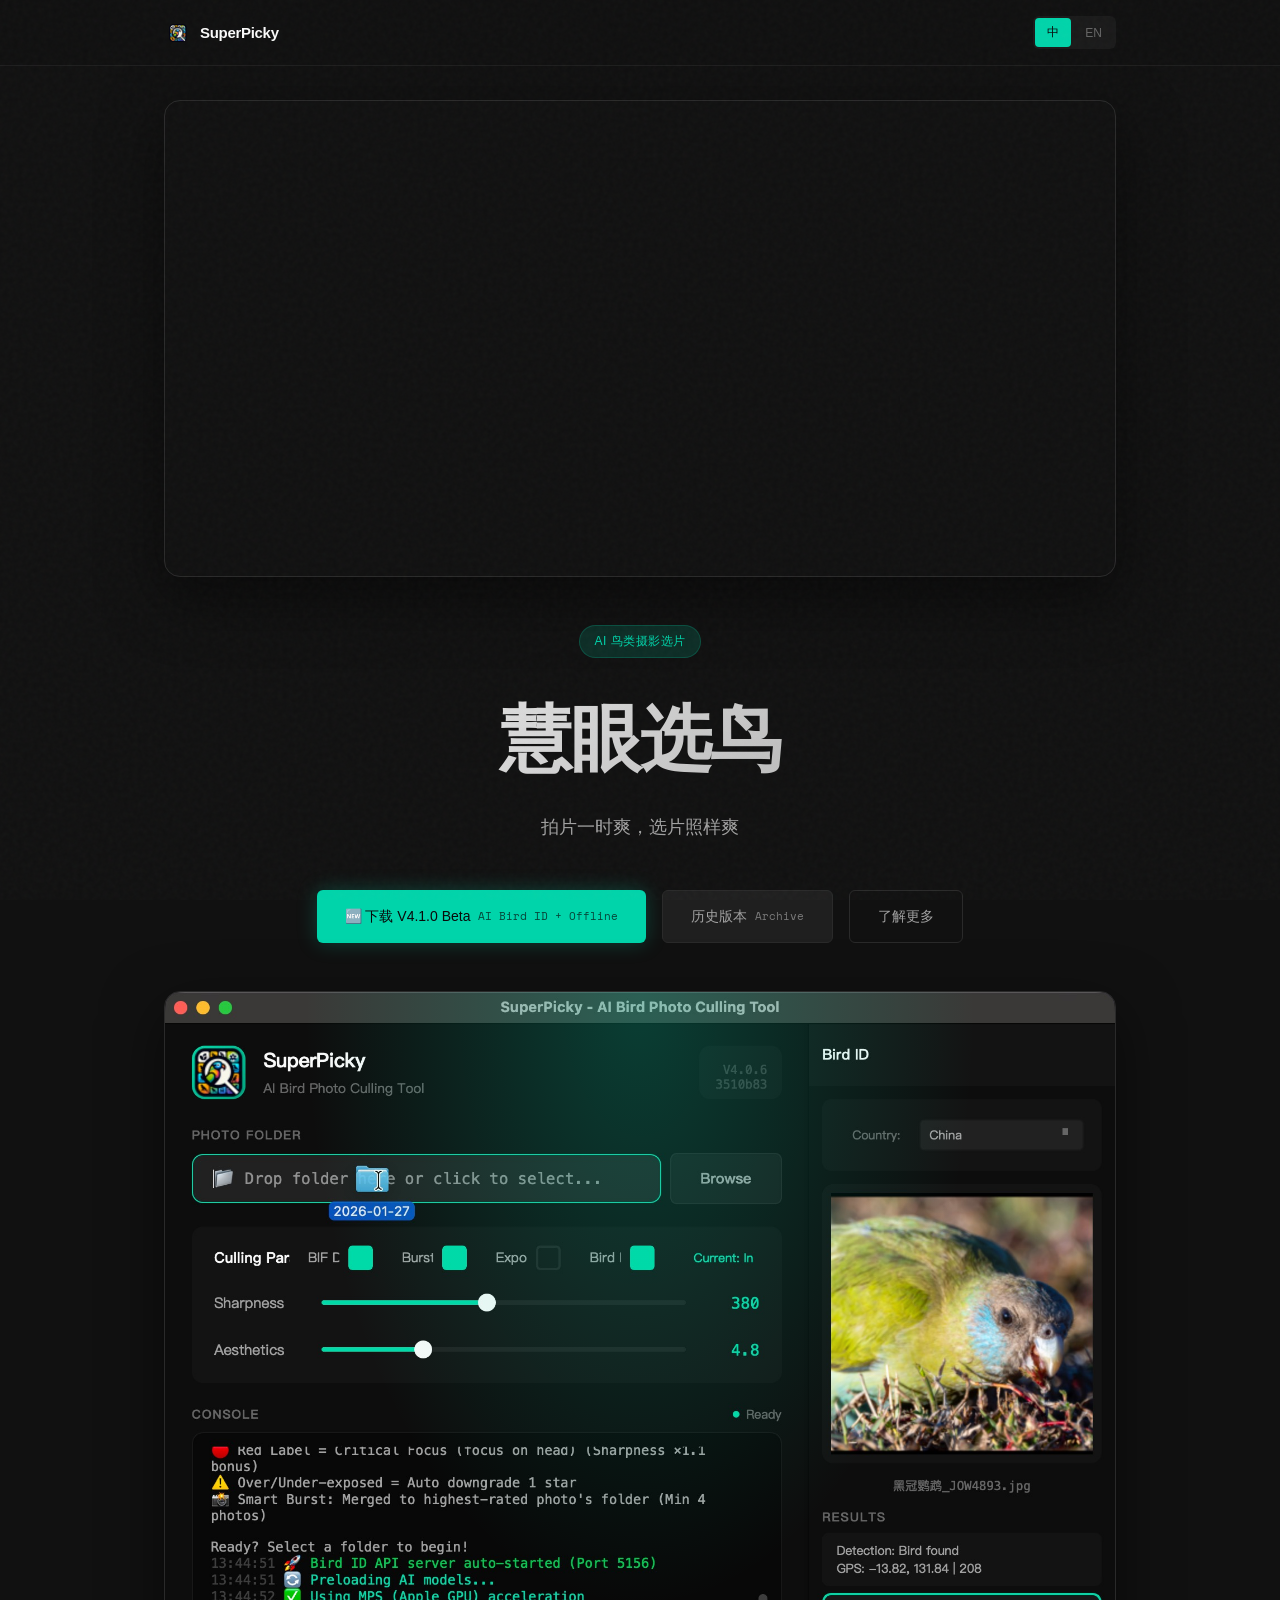
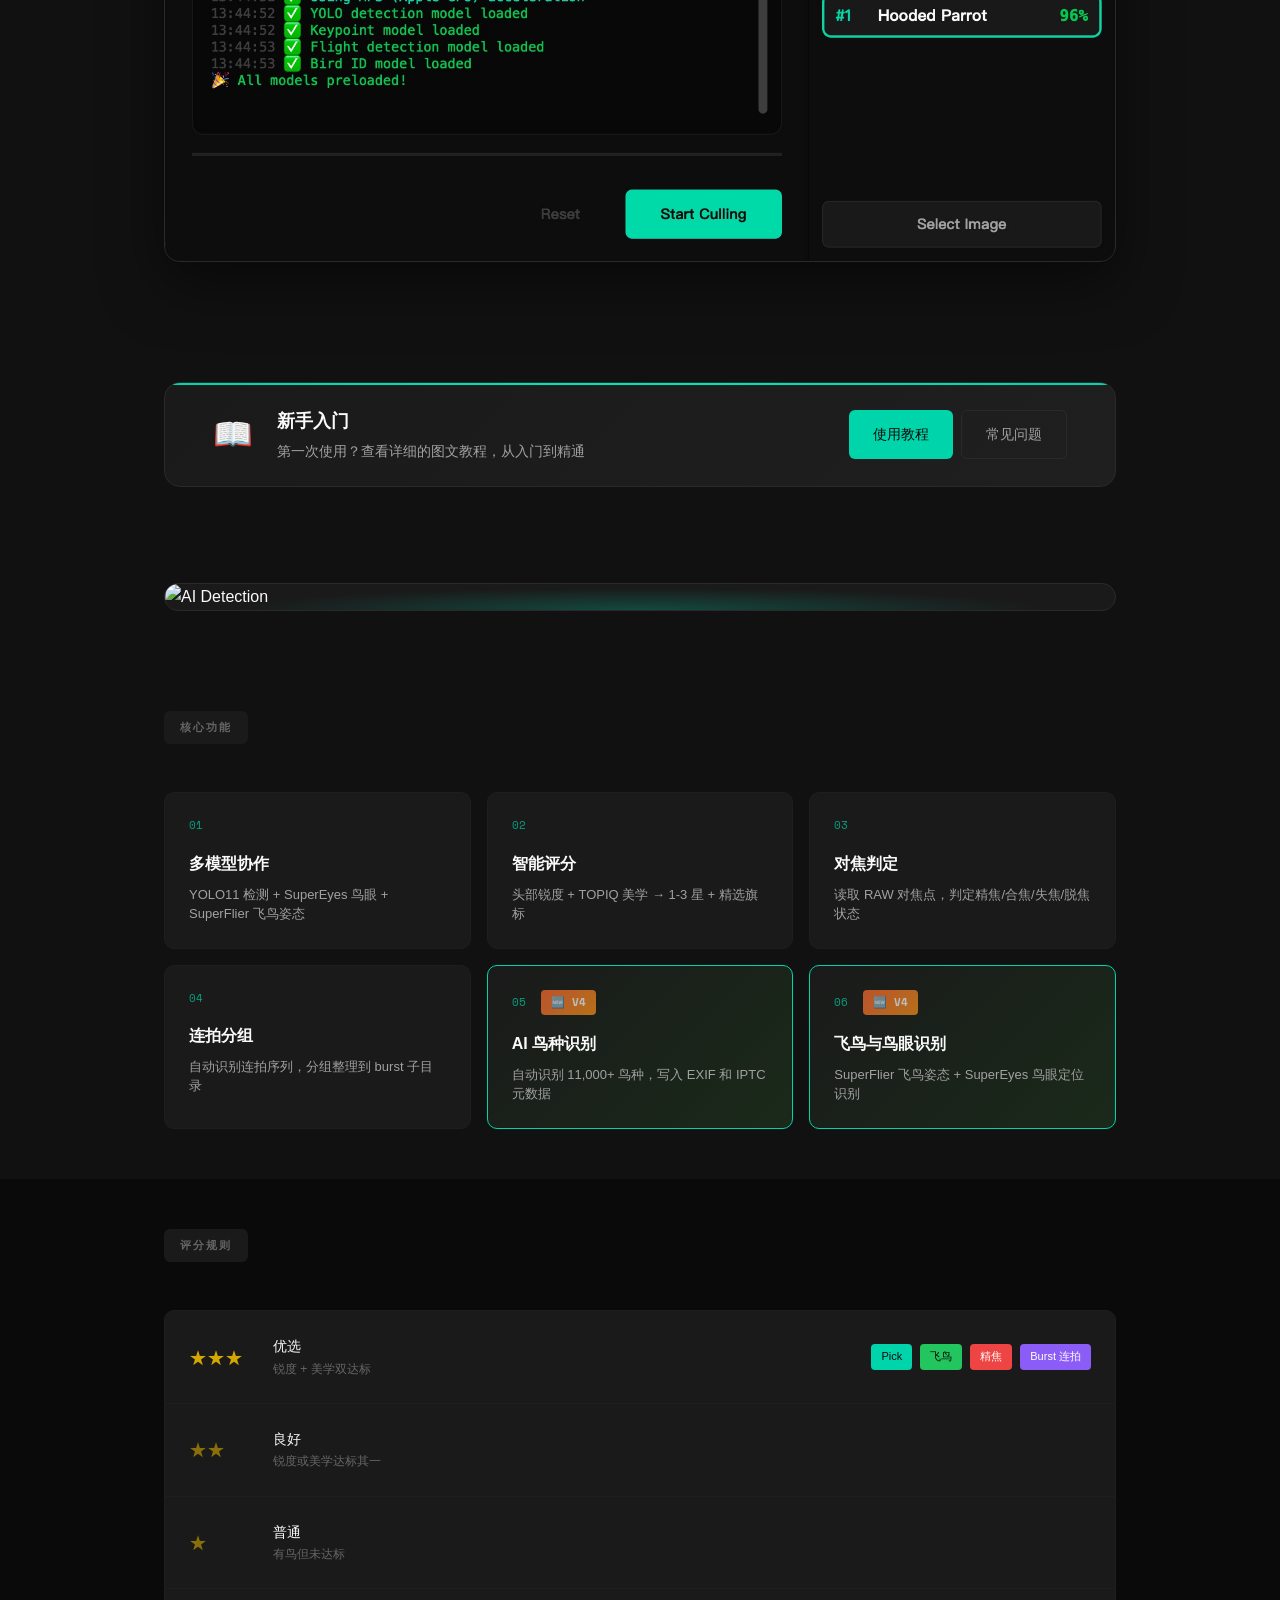
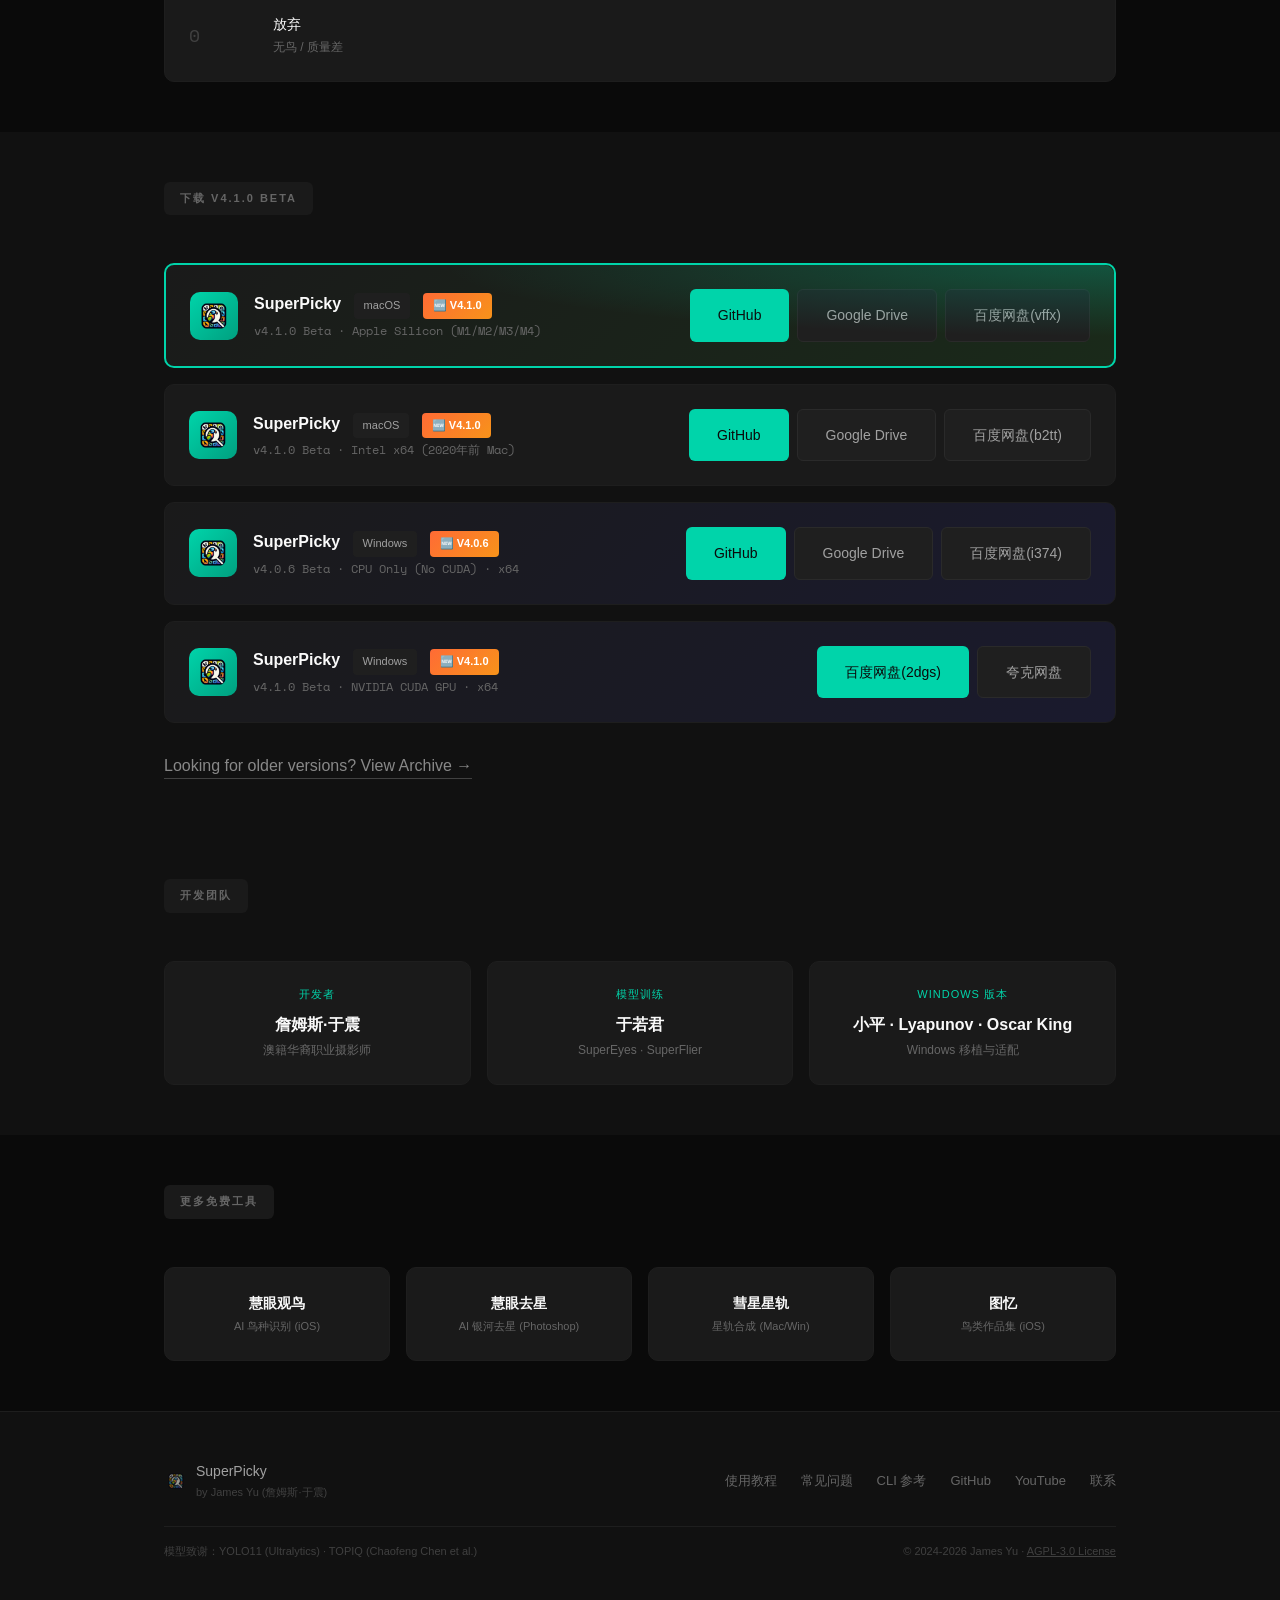
==== docs/index.html @ 3d517147 "🔄 Add Quark drive link for Windows CUDA v4.1.0" ====
<!DOCTYPE html>
<html lang="zh-CN" data-lang="cn">

<head>
    <meta charset="UTF-8">
    <meta name="viewport" content="width=device-width, initial-scale=1.0">
    <title>SuperPicky - 慧眼选鸟 | AI Bird Photo Culling Tool</title>
    <meta name="description" content="AI智能鸟类摄影选片工具 - 自动识别、评分、分类。AI-powered bird photo culling tool.">
    <link rel="stylesheet" href="css/style.css">
    <link rel="icon" href="img/icon.png" type="image/png">
    <link rel="preconnect" href="https://fonts.googleapis.com">
    <link rel="preconnect" href="https://fonts.gstatic.com" crossorigin>
    <link href="https://fonts.googleapis.com/css2?family=Space+Mono:wght@400;700&display=swap" rel="stylesheet">
</head>

<body>
    <!-- Subtle grain overlay -->
    <div class="grain"></div>

    <!-- Header -->
    <header>
        <div class="header-inner">
            <a href="#" class="logo">
                <img src="img/icon.png" alt="SuperPicky">
                <span>SuperPicky</span>
            </a>
            <div class="lang-switch">
                <button class="lang-btn active" onclick="setLang('cn')">中</button>
                <button class="lang-btn" onclick="setLang('en')">EN</button>
            </div>
        </div>
    </header>

    <!-- Hero Section -->
    <section class="hero">
        <div class="container">
            <!-- Promo Video -->
            <div class="hero-video">
                <video autoplay muted loop playsinline>
                    <source src="img/SuperPickyHorizontal.mp4" type="video/mp4">
                </video>
            </div>

            <div class="hero-badge">
                <span class="lang-cn">AI 鸟类摄影选片</span>
                <span class="lang-en">AI Bird Photo Culling Tool</span>
            </div>
            <h1>
                <span class="lang-cn">慧眼选鸟</span>
                <span class="lang-en">SuperPicky</span>
            </h1>
            <p class="tagline">
                <span class="lang-cn">拍片一时爽，选片照样爽</span>
                <span class="lang-en">Shoot freely, pick smartly</span>
            </p>

            <div class="hero-cta">
                <a href="#download" class="btn btn-primary btn-beta">
                    <span class="lang-cn">🆕 下载 V4.1.0 Beta</span>
                    <span class="lang-en">🆕 Download V4.1.0 Beta</span>
                    <span class="btn-version">AI Bird ID + Offline</span>
                </a>
                <a href="downloads.html" class="btn btn-secondary">
                    <span class="lang-cn">历史版本</span>
                    <span class="lang-en">Previous Versions</span>
                    <span class="btn-version">Archive</span>
                </a>
                <a href="#features" class="btn btn-ghost">
                    <span class="lang-cn">了解更多</span>
                    <span class="lang-en">Learn More</span>
                </a>
            </div>

            <!-- Software Interface Preview -->
            <div class="hero-preview">
                <div class="hero-preview-frame">
                    <img src="img/en/birdid-result.jpg" alt="SuperPicky Interface">
                    <div class="hero-preview-glow"></div>
                </div>
            </div>
        </div>
    </section>

    <!-- Getting Started Banner -->
    <section class="faq-help-section" id="help">
        <div class="container">
            <div class="faq-help-card">
                <div class="faq-help-icon">📖</div>
                <div class="faq-help-content">
                    <h3>
                        <span class="lang-cn">新手入门</span>
                        <span class="lang-en">Getting Started</span>
                    </h3>
                    <p>
                        <span class="lang-cn">第一次使用？查看详细的图文教程，从入门到精通</span>
                        <span class="lang-en">First time user? Check our detailed step-by-step tutorial</span>
                    </p>
                </div>
                <div class="faq-help-buttons">
                    <a href="tutorial.html" class="btn btn-primary">
                        <span class="lang-cn">使用教程</span>
                        <span class="lang-en">Tutorial</span>
                    </a>
                    <a href="faq.html" class="btn btn-ghost">
                        <span class="lang-cn">常见问题</span>
                        <span class="lang-en">FAQ</span>
                    </a>
                </div>
            </div>
        </div>
    </section>

    <!-- Showcase Section -->
    <section class="showcase">
        <div class="container">
            <div class="showcase-frame">
                <img src="img/V_3_9_4/hero对比图.png" alt="AI Detection">
                <div class="showcase-glow"></div>
            </div>
        </div>
    </section>

    <!-- Features Section -->
    <section class="features" id="features">
        <div class="container">
            <div class="section-header">
                <span class="section-label">
                    <span class="lang-cn">核心功能</span>
                    <span class="lang-en">Features</span>
                </span>
            </div>
            <div class="features-grid">
                <div class="feature-card">
                    <div class="feature-number">01</div>
                    <h3>
                        <span class="lang-cn">多模型协作</span>
                        <span class="lang-en">Multi-Model AI</span>
                    </h3>
                    <p>
                        <span class="lang-cn">YOLO11 检测 + SuperEyes 鸟眼 + SuperFlier 飞鸟姿态</span>
                        <span class="lang-en">YOLO11 + SuperEyes + SuperFlier BIF detection</span>
                    </p>
                </div>
                <div class="feature-card">
                    <div class="feature-number">02</div>
                    <h3>
                        <span class="lang-cn">智能评分</span>
                        <span class="lang-en">Smart Rating</span>
                    </h3>
                    <p>
                        <span class="lang-cn">头部锐度 + TOPIQ 美学 → 1-3 星 + 精选旗标</span>
                        <span class="lang-en">Sharpness + TOPIQ Aesthetics → 1-3 Stars + Pick</span>
                    </p>
                </div>
                <div class="feature-card">
                    <div class="feature-number">03</div>
                    <h3>
                        <span class="lang-cn">对焦判定</span>
                        <span class="lang-en">Focus Detection</span>
                    </h3>
                    <p>
                        <span class="lang-cn">读取 RAW 对焦点，判定精焦/合焦/失焦/脱焦状态</span>
                        <span class="lang-en">RAW focus point analysis: Critical / Good / Soft / Out-of-Focus</span>
                    </p>
                </div>
                <div class="feature-card">
                    <div class="feature-number">04</div>
                    <h3>
                        <span class="lang-cn">连拍分组</span>
                        <span class="lang-en">Burst Grouping</span>
                    </h3>
                    <p>
                        <span class="lang-cn">自动识别连拍序列，分组整理到 burst 子目录</span>
                        <span class="lang-en">Auto-detect burst sequences, organize into subdirectories</span>
                    </p>
                </div>

                <!-- V4.0.0 NEW features -->
                <div class="feature-card featured-feature">
                    <div class="feature-number">05 <span class="beta-badge">🆕 V4</span></div>
                    <h3>
                        <span class="lang-cn">AI 鸟种识别</span>
                        <span class="lang-en">AI Bird ID</span>
                    </h3>
                    <p>
                        <span class="lang-cn">自动识别 11,000+ 鸟种，写入 EXIF 和 IPTC 元数据</span>
                        <span class="lang-en">Recognize 11,000+ species, write to EXIF/IPTC</span>
                    </p>
                </div>
                <div class="feature-card featured-feature">
                    <div class="feature-number">06 <span class="beta-badge">🆕 V4</span></div>
                    <h3>
                        <span class="lang-cn">飞鸟与鸟眼识别</span>
                        <span class="lang-en">BIF & Bird Eye Detection</span>
                    </h3>
                    <p>
                        <span class="lang-cn">SuperFlier 飞鸟姿态 + SuperEyes 鸟眼定位识别</span>
                        <span class="lang-en">SuperFlier BIF detection + SuperEyes bird eye localization</span>
                    </p>
                </div>
            </div>
        </div>
    </section>

    <!-- Rating System Section -->
    <section class="rating-section" id="rating">
        <div class="container">
            <div class="section-header">
                <span class="section-label">
                    <span class="lang-cn">评分规则</span>
                    <span class="lang-en">Rating System</span>
                </span>
            </div>
            <div class="rating-grid">
                <div class="rating-row">
                    <div class="rating-stars">★★★</div>
                    <div class="rating-info">
                        <span class="rating-name">
                            <span class="lang-cn">优选</span>
                            <span class="lang-en">Excellent</span>
                        </span>
                        <span class="rating-desc">
                            <span class="lang-cn">锐度 + 美学双达标</span>
                            <span class="lang-en">Both sharpness & aesthetics pass</span>
                        </span>
                    </div>
                    <div class="rating-badges">
                        <span class="badge badge-pick">Pick</span>
                        <span class="badge badge-fly">
                            <span class="lang-cn">飞鸟</span>
                            <span class="lang-en">BIF</span>
                        </span>
                        <span class="badge badge-focus">
                            <span class="lang-cn">精焦</span>
                            <span class="lang-en">Focus</span>
                        </span>
                        <span class="badge badge-burst">
                            <span class="lang-cn">Burst 连拍</span>
                            <span class="lang-en">Burst</span>
                        </span>
                    </div>
                </div>
                <div class="rating-row">
                    <div class="rating-stars dim">★★</div>
                    <div class="rating-info">
                        <span class="rating-name">
                            <span class="lang-cn">良好</span>
                            <span class="lang-en">Good</span>
                        </span>
                        <span class="rating-desc">
                            <span class="lang-cn">锐度或美学达标其一</span>
                            <span class="lang-en">Either sharpness or aesthetics pass</span>
                        </span>
                    </div>
                </div>
                <div class="rating-row">
                    <div class="rating-stars dim">★</div>
                    <div class="rating-info">
                        <span class="rating-name">
                            <span class="lang-cn">普通</span>
                            <span class="lang-en">Average</span>
                        </span>
                        <span class="rating-desc">
                            <span class="lang-cn">有鸟但未达标</span>
                            <span class="lang-en">Bird detected but below threshold</span>
                        </span>
                    </div>
                </div>
                <div class="rating-row">
                    <div class="rating-stars muted">0</div>
                    <div class="rating-info">
                        <span class="rating-name">
                            <span class="lang-cn">放弃</span>
                            <span class="lang-en">Reject</span>
                        </span>
                        <span class="rating-desc">
                            <span class="lang-cn">无鸟 / 质量差</span>
                            <span class="lang-en">No bird / Poor quality</span>
                        </span>
                    </div>
                </div>
            </div>
        </div>
    </section>

    <!-- Download Section -->
    <section class="download-section" id="download">
        <div class="container">
            <div class="section-header">
                <span class="section-label">
                    <span class="lang-cn">下载 V4.1.0 Beta</span>
                    <span class="lang-en">Download V4.1.0 Beta</span>
                </span>
            </div>

            <div class="download-cards">
                <!-- Mac ARM64 V4.1.0 -->
                <div class="download-card featured">
                    <div class="download-info">
                        <div class="download-icon">
                            <img src="img/icon.png" alt="SuperPicky">
                        </div>
                        <div class="download-meta">
                            <h3>SuperPicky <span class="platform-badge">macOS</span> <span class="beta-badge">🆕
                                    V4.1.0</span></h3>
                            <p class="download-version">v4.1.0 Beta · Apple Silicon (M1/M2/M3/M4)</p>
                        </div>
                    </div>
                    <div class="download-links">
                        <a href="https://github.com/jamesphotography/SuperPicky/releases/download/v4.1.0/SuperPicky_v4.1.0.dmg"
                            class="btn btn-primary" target="_blank">
                            GitHub
                        </a>
                        <a href="https://drive.google.com/file/d/1b_-GZOVO1VNrxIchGjIQ7-Sdd0TLfAFJ/view?usp=sharing"
                            class="btn btn-secondary" target="_blank">
                            Google Drive
                        </a>
                        <a href="https://pan.baidu.com/s/1GPoCea9zmdVWAu9QbGawlQ?pwd=vffx" class="btn btn-secondary"
                            target="_blank">
                            <span class="lang-cn">百度网盘(vffx)</span>
                            <span class="lang-en">Baidu(vffx)</span>
                        </a>
                    </div>
                </div>

                <!-- Mac Intel V4.1.0 -->
                <div class="download-card">
                    <div class="download-info">
                        <div class="download-icon">
                            <img src="img/icon.png" alt="SuperPicky">
                        </div>
                        <div class="download-meta">
                            <h3>SuperPicky <span class="platform-badge">macOS</span> <span class="beta-badge">🆕
                                    V4.1.0</span></h3>
                            <p class="download-version">v4.1.0 Beta · Intel x64 (2020年前 Mac)</p>
                        </div>
                    </div>
                    <div class="download-links">
                        <a href="https://github.com/jamesphotography/SuperPicky/releases/download/v4.1.0/SuperPicky_v4.1.0_Intel.dmg"
                            class="btn btn-primary" target="_blank">
                            GitHub
                        </a>
                        <a href="https://drive.google.com/file/d/1igArTfwPdpNmBcaehx4aEt4aYv8Yi04Z/view?usp=sharing"
                            class="btn btn-secondary" target="_blank">
                            Google Drive
                        </a>
                        <a href="https://pan.baidu.com/s/19yQiz655ebZwb2x4jM-75Q?pwd=b2tt" class="btn btn-secondary"
                            target="_blank">
                            <span class="lang-cn">百度网盘(b2tt)</span>
                            <span class="lang-en">Baidu(b2tt)</span>
                        </a>
                    </div>
                </div>

                <!-- Windows CPU V4.0.6 -->
                <div class="download-card windows">
                    <div class="download-info">
                        <div class="download-icon">
                            <img src="img/icon.png" alt="SuperPicky">
                        </div>
                        <div class="download-meta">
                            <h3>SuperPicky <span class="platform-badge">Windows</span> <span class="beta-badge">🆕
                                    V4.0.6</span></h3>
                            <p class="download-version">v4.0.6 Beta · CPU Only (No CUDA) · x64</p>
                        </div>
                    </div>
                    <div class="download-links">
                        <a href="https://github.com/jamesphotography/SuperPicky/releases/download/v4.0.6/SuperPicky_4.0.6_Win64_CPU.zip"
                            class="btn btn-primary" target="_blank">
                            GitHub
                        </a>
                        <a href="https://drive.google.com/file/d/1m-IEASCsAa3Znertanw1NcbX3IKKi2M3/view?usp=sharing"
                            class="btn btn-secondary" target="_blank">
                            Google Drive
                        </a>
                        <a href="https://pan.baidu.com/s/1HXyen1PSOv46H5roNtTSTA?pwd=i374" class="btn btn-secondary"
                            target="_blank">
                            <span class="lang-cn">百度网盘(i374)</span>
                            <span class="lang-en">Baidu(i374)</span>
                        </a>
                    </div>
                </div>

                <!-- Windows CUDA V4.1.0 -->
                <div class="download-card windows">
                    <div class="download-info">
                        <div class="download-icon">
                            <img src="img/icon.png" alt="SuperPicky">
                        </div>
                        <div class="download-meta">
                            <h3>SuperPicky <span class="platform-badge">Windows</span> <span class="beta-badge">🆕
                                    V4.1.0</span></h3>
                            <p class="download-version">v4.1.0 Beta · NVIDIA CUDA GPU · x64</p>
                        </div>
                    </div>
                    <div class="download-links">
                        <a href="https://pan.baidu.com/s/14yzWYPdUm52gKsMW52yDEQ?pwd=2dgs" class="btn btn-primary"
                            target="_blank">
                            <span class="lang-cn">百度网盘(2dgs)</span>
                            <span class="lang-en">Baidu(2dgs)</span>
                        </a>
                        <a href="https://pan.quark.cn/s/73ba64372f98" class="btn btn-secondary" target="_blank">
                            <span class="lang-cn">夸克网盘</span>
                            <span class="lang-en">Quark</span>
                        </a>
                    </div>
                </div>
            </div>

            <div class="archive-link-container">
                <a href="downloads.html" class="archive-link"
                    style="display: inline-block; margin-top: 30px; color: rgba(255,255,255,0.5); text-decoration: none; border-bottom: 1px solid rgba(255,255,255,0.2);">
                    Looking for older versions? View Archive &rarr;
                </a>
            </div>
        </div>
    </section>

    <!-- Team Section -->
    <section class="team-section" id="team">
        <div class="container">
            <div class="section-header">
                <span class="section-label">
                    <span class="lang-cn">开发团队</span>
                    <span class="lang-en">Team</span>
                </span>
            </div>
            <div class="team-grid">
                <a href="https://github.com/jamesphotography" class="team-card" target="_blank">
                    <div class="team-role">
                        <span class="lang-cn">开发者</span>
                        <span class="lang-en">Developer</span>
                    </div>
                    <div class="team-name">
                        <span class="lang-cn">詹姆斯·于震</span>
                        <span class="lang-en">James Yu</span>
                    </div>
                    <div class="team-desc">
                        <span class="lang-cn">澳籍华裔职业摄影师</span>
                        <span class="lang-en">Professional Photographer</span>
                    </div>
                </a>
                <a href="https://github.com/jordan-yrj" class="team-card" target="_blank">
                    <div class="team-role">
                        <span class="lang-cn">模型训练</span>
                        <span class="lang-en">Model Training</span>
                    </div>
                    <div class="team-name">
                        <span class="lang-cn">于若君</span>
                        <span class="lang-en">Jordan Yu</span>
                    </div>
                    <div class="team-desc">
                        <span class="lang-cn">SuperEyes · SuperFlier</span>
                        <span class="lang-en">SuperEyes · SuperFlier</span>
                    </div>
                </a>
                <a href="https://github.com/thp2024" class="team-card" target="_blank">
                    <div class="team-role">
                        <span class="lang-cn">Windows 版本</span>
                        <span class="lang-en">Windows Build</span>
                    </div>
                    <div class="team-name">
                        <span class="lang-cn">小平 · Lyapunov · Oscar King</span>
                        <span class="lang-en">Xiaoping · Lyapunov · Oscar King</span>
                    </div>
                    <div class="team-desc">
                        <span class="lang-cn">Windows 移植与适配</span>
                        <span class="lang-en">Windows Build</span>
                    </div>
                </a>
            </div>
        </div>
    </section>

    <!-- More Tools Section -->
    <section class="tools-section" id="tools">
        <div class="container">
            <div class="section-header">
                <span class="section-label">
                    <span class="lang-cn">更多免费工具</span>
                    <span class="lang-en">More Free Tools</span>
                </span>
            </div>
            <div class="tools-grid">
                <a href="https://apps.apple.com/au/app/%E6%85%A7%E7%9C%BC%E8%A7%82%E9%B8%9F/id6756405107"
                    class="tool-item" target="_blank">
                    <span class="tool-name">
                        <span class="lang-cn">慧眼观鸟</span>
                        <span class="lang-en">BirdID</span>
                    </span>
                    <span class="tool-desc">
                        <span class="lang-cn">AI 鸟种识别 (iOS)</span>
                        <span class="lang-en">AI Species ID (iOS)</span>
                    </span>
                </a>
                <a href="https://superstaroff.jamesphotography.com.au/" class="tool-item" target="_blank">
                    <span class="tool-name">
                        <span class="lang-cn">慧眼去星</span>
                        <span class="lang-en">StarRemover</span>
                    </span>
                    <span class="tool-desc">
                        <span class="lang-cn">AI 银河去星 (Photoshop)</span>
                        <span class="lang-en">AI Milky Way (Photoshop)</span>
                    </span>
                </a>
                <a href="https://superstartrail.jamesphotography.com.au/" class="tool-item" target="_blank">
                    <span class="tool-name">
                        <span class="lang-cn">彗星星轨</span>
                        <span class="lang-en">StarTrail</span>
                    </span>
                    <span class="tool-desc">
                        <span class="lang-cn">星轨合成 (Mac/Win)</span>
                        <span class="lang-en">Star Trail (Mac/Win)</span>
                    </span>
                </a>
                <a href="https://tuiportfolio.com/" class="tool-item" target="_blank">
                    <span class="tool-name">
                        <span class="lang-cn">图忆</span>
                        <span class="lang-en">TUI Portfolio</span>
                    </span>
                    <span class="tool-desc">
                        <span class="lang-cn">鸟类作品集 (iOS)</span>
                        <span class="lang-en">Bird Portfolio (iOS)</span>
                    </span>
                </a>
            </div>
        </div>
    </section>

    <!-- Footer -->
    <footer>
        <div class="container">
            <div class="footer-inner">
                <div class="footer-brand">
                    <img src="img/icon.png" alt="SuperPicky">
                    <div class="footer-brand-text">
                        <span>SuperPicky</span>
                        <span class="footer-author">by James Yu (詹姆斯·于震)</span>
                    </div>
                </div>
                <div class="footer-links">
                    <a href="tutorial.html">
                        <span class="lang-cn">使用教程</span>
                        <span class="lang-en">Tutorial</span>
                    </a>
                    <a href="faq.html">
                        <span class="lang-cn">常见问题</span>
                        <span class="lang-en">FAQ</span>
                    </a>
                    <a href="cli-reference.md">
                        <span class="lang-cn">CLI 参考</span>
                        <span class="lang-en">CLI Reference</span>
                    </a>
                    <a href="https://github.com/jamesphotography/SuperPicky">GitHub</a>
                    <a href="https://www.youtube.com/@JamesZhenYu">YouTube</a>
                    <a href="mailto:james@jamesphotography.com.au">
                        <span class="lang-cn">联系</span>
                        <span class="lang-en">Contact</span>
                    </a>
                </div>
            </div>
            <div class="footer-bottom">
                <p class="credits">
                    <span class="lang-cn">模型致谢：YOLO11 (Ultralytics) · TOPIQ (Chaofeng Chen et al.)</span>
                    <span class="lang-en">Credits: YOLO11 (Ultralytics) · TOPIQ (Chaofeng Chen et al.)</span>
                </p>
                <p class="copyright">
                    © 2024-2026 James Yu · <a href="LICENSE" target="_blank"
                        style="color: inherit; text-decoration: underline;">AGPL-3.0 License</a>
                </p>
            </div>
        </div>
    </footer>

    <!-- Language Toggle Script -->
    <script>
        function setLang(lang) {
            document.documentElement.setAttribute('data-lang', lang);
            document.querySelectorAll('.lang-btn').forEach(btn => {
                btn.classList.remove('active');
            });
            event.target.classList.add('active');
            localStorage.setItem('lang', lang);
        }

        // Load saved language
        const savedLang = localStorage.getItem('lang') || 'cn';
        document.documentElement.setAttribute('data-lang', savedLang);
        document.addEventListener('DOMContentLoaded', () => {
            document.querySelectorAll('.lang-btn').forEach(btn => {
                const isCN = btn.textContent.includes('中');
                if ((savedLang === 'cn' && isCN) || (savedLang === 'en' && !isCN)) {
                    btn.classList.add('active');
                } else {
                    btn.classList.remove('active');
                }
            });
        });

        // Lightbox functionality
        (function () {
            // Create lightbox elements
            const lightbox = document.createElement('div');
            lightbox.id = 'lightbox';
            lightbox.innerHTML = `
                <div class="lightbox-overlay"></div>
                <div class="lightbox-content">
                    <img src="" alt="">
                    <button class="lightbox-close">&times;</button>
                </div>
            `;
            document.body.appendChild(lightbox);

            // Add styles
            const style = document.createElement('style');
            style.textContent = `
                #lightbox {
                    display: none;
                    position: fixed;
                    top: 0;
                    left: 0;
                    width: 100%;
                    height: 100%;
                    z-index: 10000;
                }
                #lightbox.active {
                    display: flex;
                    align-items: center;
                    justify-content: center;
                }
                .lightbox-overlay {
                    position: absolute;
                    top: 0;
                    left: 0;
                    width: 100%;
                    height: 100%;
                    background: rgba(0, 0, 0, 0.9);
                    cursor: pointer;
                }
                .lightbox-content {
                    position: relative;
                    max-width: 95vw;
                    max-height: 95vh;
                    z-index: 1;
                }
                .lightbox-content img {
                    max-width: 95vw;
                    max-height: 95vh;
                    object-fit: contain;
                    border-radius: 8px;
                    box-shadow: 0 20px 60px rgba(0, 0, 0, 0.5);
                }
                .lightbox-close {
                    position: absolute;
                    top: -40px;
                    right: 0;
                    background: none;
                    border: none;
                    color: white;
                    font-size: 32px;
                    cursor: pointer;
                    opacity: 0.7;
                    transition: opacity 0.2s;
                }
                .lightbox-close:hover {
                    opacity: 1;
                }
                /* Make images clickable */
                .showcase-frame img,
                .hero-preview-frame img,
                .step-image img {
                    cursor: zoom-in;
                    transition: transform 0.2s;
                }
                .showcase-frame img:hover,
                .hero-preview-frame img:hover,
                .step-image img:hover {
                    transform: scale(1.02);
                }
            `;
            document.head.appendChild(style);

            const lightboxImg = lightbox.querySelector('img');
            const overlay = lightbox.querySelector('.lightbox-overlay');
            const closeBtn = lightbox.querySelector('.lightbox-close');

            // Open lightbox on image click
            document.addEventListener('click', (e) => {
                if (e.target.tagName === 'IMG' &&
                    (e.target.closest('.showcase-frame') ||
                        e.target.closest('.hero-preview-frame') ||
                        e.target.closest('.step-image'))) {
                    lightboxImg.src = e.target.src;
                    lightbox.classList.add('active');
                    document.body.style.overflow = 'hidden';
                }
            });

            // Close lightbox
            function closeLightbox() {
                lightbox.classList.remove('active');
                document.body.style.overflow = '';
            }

            overlay.addEventListener('click', closeLightbox);
            closeBtn.addEventListener('click', closeLightbox);
            document.addEventListener('keydown', (e) => {
                if (e.key === 'Escape') closeLightbox();
            });
        })();
    </script>
</body>

</html>
---- docs/css/style.css ----
/* ==========================================
   SuperPicky - Official Website
   Minimalist Design System
   Matching App UI (ui/styles.py)
   ========================================== */

/* === CSS Variables === */
:root {
    /* Backgrounds - matching app */
    --bg-void: #0a0a0a;
    --bg-primary: #111111;
    --bg-elevated: #1a1a1a;
    --bg-card: #1f1f1f;
    --bg-input: #262626;

    /* Text hierarchy */
    --text-primary: #fafafa;
    --text-secondary: #a1a1a1;
    --text-tertiary: #666666;
    --text-muted: #404040;

    /* Accent - elegant teal */
    --accent: #00d4aa;
    --accent-dim: rgba(0, 212, 170, 0.15);
    --accent-glow: rgba(0, 212, 170, 0.25);

    /* Status colors */
    --star-gold: #d4a800;
    --success: #22c55e;

    /* Borders */
    --border: #2a2a2a;
    --border-subtle: #1e1e1e;

    /* Spacing */
    --space-xs: 4px;
    --space-sm: 8px;
    --space-md: 16px;
    --space-lg: 24px;
    --space-xl: 48px;
    --space-2xl: 50px;

    /* Border radius - matching app */
    --radius-sm: 6px;
    --radius-md: 10px;
    --radius-lg: 16px;

    /* Fonts - matching app */
    --font-sans: "PingFang SC", "Microsoft YaHei", "Noto Sans CJK SC", -apple-system, sans-serif;
    --font-mono: "Space Mono", "Menlo", "Monaco", monospace;
}

/* === Reset === */
*,
*::before,
*::after {
    margin: 0;
    padding: 0;
    box-sizing: border-box;
}

html {
    scroll-behavior: smooth;
}

body {
    font-family: var(--font-sans);
    background-color: var(--bg-primary);
    color: var(--text-primary);
    line-height: 1.6;
    -webkit-font-smoothing: antialiased;
    -moz-osx-font-smoothing: grayscale;
}

/* === Grain Texture Overlay === */
.grain {
    position: fixed;
    top: 0;
    left: 0;
    width: 100%;
    height: 100%;
    pointer-events: none;
    z-index: 9999;
    opacity: 0.03;
    background-image: url("data:image/svg+xml,%3Csvg viewBox='0 0 200 200' xmlns='http://www.w3.org/2000/svg'%3E%3Cfilter id='noise'%3E%3CfeTurbulence type='fractalNoise' baseFrequency='0.9' numOctaves='4' stitchTiles='stitch'/%3E%3C/filter%3E%3Crect width='100%' height='100%' filter='url(%23noise)'/%3E%3C/svg%3E");
}

/* === Container === */
.container {
    max-width: 1000px;
    margin: 0 auto;
    padding: 0 var(--space-lg);
}

/* === Header === */
header {
    position: fixed;
    top: 0;
    left: 0;
    right: 0;
    z-index: 1000;
    background: rgba(17, 17, 17, 0.85);
    backdrop-filter: blur(20px);
    -webkit-backdrop-filter: blur(20px);
    border-bottom: 1px solid var(--border-subtle);
}

.header-inner {
    display: flex;
    justify-content: space-between;
    align-items: center;
    padding: var(--space-md) var(--space-lg);
    max-width: 1000px;
    margin: 0 auto;
}

.logo {
    display: flex;
    align-items: center;
    gap: var(--space-sm);
    text-decoration: none;
    color: var(--text-primary);
    transition: opacity 0.2s;
}

.logo:hover {
    opacity: 0.8;
}

.logo img {
    width: 28px;
    height: 28px;
}

.logo span {
    font-size: 15px;
    font-weight: 600;
    letter-spacing: -0.3px;
}

.lang-switch {
    display: flex;
    gap: 2px;
    background: var(--bg-elevated);
    border-radius: var(--radius-sm);
    padding: 2px;
}

.lang-btn {
    padding: 6px 12px;
    background: transparent;
    border: none;
    color: var(--text-tertiary);
    font-size: 12px;
    font-weight: 500;
    border-radius: 4px;
    cursor: pointer;
    transition: all 0.2s;
}

.lang-btn.active {
    background: var(--accent);
    color: var(--bg-void);
}

.lang-btn:hover:not(.active) {
    color: var(--text-secondary);
}

/* === Hero Section === */
.hero {
    padding: 100px 0 var(--space-xl);
    text-align: center;
}

/* Hero Video */
.hero-video {
    margin-bottom: var(--space-xl);
    border-radius: var(--radius-lg);
    overflow: hidden;
    border: 1px solid var(--border);
    box-shadow: 0 20px 60px rgba(0, 0, 0, 0.5);
}

.hero-video video {
    width: 100%;
    display: block;
}

.hero-badge {
    display: inline-block;
    padding: 6px 14px;
    background: var(--accent-dim);
    border: 1px solid rgba(0, 212, 170, 0.2);
    border-radius: 20px;
    font-size: 12px;
    color: var(--accent);
    margin-bottom: var(--space-lg);
    letter-spacing: 0.5px;
}

.hero h1 {
    font-size: clamp(48px, 10vw, 72px);
    font-weight: 700;
    letter-spacing: -2px;
    margin-bottom: var(--space-md);
    background: linear-gradient(135deg, var(--text-primary) 0%, var(--text-secondary) 100%);
    -webkit-background-clip: text;
    -webkit-text-fill-color: transparent;
    background-clip: text;
}

.tagline {
    font-size: 18px;
    color: var(--text-secondary);
    margin-bottom: var(--space-xl);
    font-weight: 400;
}

.hero-cta {
    display: flex;
    gap: var(--space-md);
    justify-content: center;
    flex-wrap: wrap;
}

/* === Buttons === */
.btn {
    display: inline-flex;
    align-items: center;
    gap: var(--space-sm);
    padding: 14px 28px;
    border-radius: var(--radius-sm);
    font-size: 14px;
    font-weight: 500;
    text-decoration: none;
    transition: all 0.2s ease;
    border: none;
    cursor: pointer;
}

.btn-primary {
    background: var(--accent);
    color: var(--bg-void);
}

.btn-primary:hover {
    background: #00e6b8;
    transform: translateY(-2px);
    box-shadow: 0 8px 24px var(--accent-glow);
}

.btn-version {
    font-size: 11px;
    opacity: 0.7;
    font-family: var(--font-mono);
}

.btn-ghost {
    background: transparent;
    color: var(--text-secondary);
    border: 1px solid var(--border);
}

.btn-ghost:hover {
    color: var(--text-primary);
    border-color: var(--text-tertiary);
}

.btn-secondary {
    background: var(--bg-card);
    color: var(--text-secondary);
    border: 1px solid var(--border);
}

.btn-secondary:hover {
    color: var(--text-primary);
    border-color: var(--text-tertiary);
}

.btn-beta {
    animation: beta-pulse 2s ease-in-out infinite;
    box-shadow: 0 0 20px var(--accent-glow);
}

@keyframes beta-pulse {

    0%,
    100% {
        box-shadow: 0 0 15px var(--accent-glow);
    }

    50% {
        box-shadow: 0 0 30px var(--accent-glow);
    }
}

/* === Hero Preview (Software Interface) === */
.hero-preview {
    margin-top: var(--space-xl);
    padding-bottom: var(--space-lg);
}

.hero-preview-frame {
    position: relative;
    border-radius: var(--radius-lg);
    overflow: hidden;
    border: 1px solid var(--border);
    background: transparent;
    box-shadow: 0 20px 60px rgba(0, 0, 0, 0.5);
}

.hero-preview-frame img {
    width: 100%;
    display: block;
}

.hero-preview-glow {
    position: absolute;
    inset: 0;
    background: radial-gradient(ellipse at center top, var(--accent-glow) 0%, transparent 50%);
    pointer-events: none;
}

/* === Showcase Section === */
.showcase {
    padding: var(--space-xl) 0 var(--space-2xl);
}

.showcase-frame {
    position: relative;
    border-radius: var(--radius-lg);
    overflow: hidden;
    border: 1px solid var(--border);
    background: var(--bg-elevated);
}

.showcase-frame img {
    width: 100%;
    display: block;
}

.showcase-glow {
    position: absolute;
    inset: 0;
    background: radial-gradient(ellipse at center bottom, var(--accent-glow) 0%, transparent 60%);
    pointer-events: none;
}

/* === Section Header === */
.section-header {
    margin-bottom: var(--space-xl);
}

.section-label {
    display: inline-block;
    font-size: 11px;
    font-weight: 600;
    text-transform: uppercase;
    letter-spacing: 2px;
    color: var(--text-tertiary);
    padding: 8px 16px;
    background: var(--bg-elevated);
    border-radius: var(--radius-sm);
}

/* === Features Section === */
.features {
    padding: var(--space-2xl) 0;
}

.features-grid {
    display: grid;
    grid-template-columns: repeat(3, 1fr);
    gap: var(--space-md);
}

@media (max-width: 900px) {
    .features-grid {
        grid-template-columns: repeat(2, 1fr);
    }
}

.feature-card {
    background: var(--bg-elevated);
    border: 1px solid var(--border-subtle);
    border-radius: var(--radius-md);
    padding: var(--space-lg);
    transition: all 0.3s ease;
    position: relative;
}

.feature-card:hover {
    border-color: var(--border);
    transform: translateY(-2px);
}

.feature-number {
    font-family: var(--font-mono);
    font-size: 11px;
    color: var(--accent);
    margin-bottom: var(--space-md);
    opacity: 0.7;
}

.feature-card h3 {
    font-size: 16px;
    font-weight: 600;
    margin-bottom: var(--space-sm);
    color: var(--text-primary);
}

.feature-card p {
    font-size: 13px;
    color: var(--text-secondary);
    line-height: 1.5;
}

.feature-card.featured-feature {
    border-color: var(--accent);
    background: linear-gradient(135deg, var(--bg-elevated), #1a2a1a);
}

/* === Rating Section === */
.rating-section {
    padding: var(--space-2xl) 0;
    background: var(--bg-void);
}

.rating-grid {
    background: var(--bg-elevated);
    border: 1px solid var(--border-subtle);
    border-radius: var(--radius-md);
    overflow: hidden;
}

.rating-row {
    display: flex;
    align-items: center;
    padding: var(--space-lg);
    border-bottom: 1px solid var(--border-subtle);
    gap: var(--space-lg);
}

.rating-row:last-child {
    border-bottom: none;
}

.rating-stars {
    font-size: 18px;
    color: var(--star-gold);
    min-width: 60px;
    font-family: var(--font-mono);
}

.rating-stars.dim {
    opacity: 0.6;
}

.rating-stars.muted {
    color: var(--text-muted);
}

.rating-info {
    flex: 1;
    display: flex;
    flex-direction: column;
    gap: 2px;
}

.rating-name {
    font-size: 14px;
    font-weight: 500;
    color: var(--text-primary);
}

.rating-desc {
    font-size: 12px;
    color: var(--text-tertiary);
}

.rating-badges {
    display: flex;
    gap: var(--space-sm);
}

.badge {
    padding: 4px 10px;
    border-radius: 4px;
    font-size: 11px;
    font-weight: 500;
}

.badge-pick {
    background: var(--accent);
    color: var(--bg-void);
}

.badge-fly {
    background: var(--success);
    color: var(--bg-void);
}

.badge-focus {
    background: #ef4444;
    color: white;
}

.badge-burst {
    background: #8b5cf6;
    color: white;
}

/* === Scoring Logic Section === */
.logic-section {
    padding: var(--space-2xl) 0;
    background: var(--bg-primary);
}

.logic-block {
    margin-bottom: var(--space-xl);
}

.logic-block:last-child {
    margin-bottom: 0;
}

.logic-title {
    display: flex;
    align-items: center;
    gap: var(--space-sm);
    font-size: 16px;
    font-weight: 500;
    color: var(--text-primary);
    margin-bottom: var(--space-md);
}

.logic-icon {
    font-size: 18px;
}

/* Four dimensions grid */
.logic-grid {
    display: grid;
    grid-template-columns: repeat(2, 1fr);
    gap: var(--space-md);
}

.logic-card {
    background: var(--bg-elevated);
    border: 1px solid var(--border-subtle);
    border-radius: var(--radius-md);
    padding: var(--space-md);
}

.logic-card-header {
    font-size: 14px;
    font-weight: 500;
    color: var(--accent);
    margin-bottom: var(--space-xs);
}

.logic-card p {
    font-size: 12px;
    color: var(--text-secondary);
    line-height: 1.5;
}

/* Logic table */
.logic-table {
    background: var(--bg-elevated);
    border: 1px solid var(--border-subtle);
    border-radius: var(--radius-md);
    overflow: hidden;
}

.logic-table-row {
    display: grid;
    grid-template-columns: 80px 1fr 1fr;
    gap: var(--space-md);
    padding: var(--space-md);
    border-bottom: 1px solid var(--border-subtle);
    align-items: center;
}

.logic-table-row:last-child {
    border-bottom: none;
}

.logic-table-row.header {
    background: var(--bg-card);
    font-size: 12px;
    font-weight: 500;
    color: var(--text-secondary);
}

.logic-table-cell {
    font-size: 13px;
}

.star-cell {
    text-align: center;
}

.condition-cell {
    color: var(--text-secondary);
}

.meaning-cell {
    color: var(--text-tertiary);
}

.star-display {
    font-family: var(--font-mono);
    font-size: 14px;
}

.star-display.gold {
    color: var(--star-gold);
}

.star-display.dim {
    color: var(--star-gold);
    opacity: 0.6;
}

.star-display.muted {
    color: var(--text-muted);
}

/* Logic flags */
.logic-flags {
    display: flex;
    flex-direction: column;
    gap: var(--space-md);
}

.logic-flag {
    display: flex;
    align-items: flex-start;
    gap: var(--space-md);
    background: var(--bg-elevated);
    border: 1px solid var(--border-subtle);
    border-radius: var(--radius-md);
    padding: var(--space-md);
}

.flag-badge {
    padding: 6px 12px;
    border-radius: 4px;
    font-size: 12px;
    font-weight: 500;
    flex-shrink: 0;
}

.flag-badge.pick {
    background: var(--accent);
    color: var(--bg-void);
}

.flag-badge.fly {
    background: var(--success);
    color: var(--bg-void);
}

.flag-badge.exposure {
    background: #f59e0b;
    color: var(--bg-void);
}

.flag-badge.focus {
    background: #ef4444;
    color: white;
}

.flag-badge.burst {
    background: #8b5cf6;
    color: white;
}

.flag-info strong {
    display: block;
    font-size: 14px;
    color: var(--text-primary);
    margin-bottom: 4px;
}

.flag-info p {
    font-size: 12px;
    color: var(--text-secondary);
    line-height: 1.5;
}

/* Logic note */
.logic-note {
    background: var(--bg-elevated);
    border: 1px solid var(--border-subtle);
    border-radius: var(--radius-md);
    padding: var(--space-md);
}

.logic-note p {
    font-size: 13px;
    color: var(--text-secondary);
    margin-bottom: var(--space-sm);
}

.logic-note ul {
    list-style: none;
    margin-left: var(--space-md);
}

.logic-note li {
    font-size: 12px;
    color: var(--text-tertiary);
    padding: 4px 0;
    position: relative;
}

.logic-note li::before {
    content: "•";
    position: absolute;
    left: -12px;
    color: var(--accent);
}

/* Logic tips */
.logic-tips {
    background: var(--bg-elevated);
    border: 1px solid var(--border-subtle);
    border-radius: var(--radius-md);
    overflow: hidden;
}

.tip-item {
    display: flex;
    align-items: center;
    gap: var(--space-md);
    padding: var(--space-md);
    border-bottom: 1px solid var(--border-subtle);
}

.tip-item:last-child {
    border-bottom: none;
}

.tip-from {
    font-family: var(--font-mono);
    font-size: 12px;
    font-weight: 500;
    min-width: 50px;
    text-align: center;
}

.tip-from.gold {
    color: var(--star-gold);
}

.tip-from.dim {
    color: var(--star-gold);
    opacity: 0.5;
}

.tip-from.dim2 {
    color: var(--star-gold);
    opacity: 0.7;
}

.tip-from.muted {
    color: var(--text-muted);
}

.tip-arrow {
    color: var(--text-muted);
    font-size: 14px;
}

.tip-action {
    font-size: 13px;
    color: var(--text-secondary);
}

/* === Guide Section === */
.guide-section {
    padding: var(--space-2xl) 0;
    background: var(--bg-void);
}

.guide-gallery {
    display: grid;
    grid-template-columns: repeat(2, 1fr);
    gap: var(--space-md);
}

.guide-item {
    background: var(--bg-elevated);
    border: 1px solid var(--border-subtle);
    border-radius: var(--radius-md);
    overflow: hidden;
    transition: all 0.3s ease;
}

.guide-item:hover {
    border-color: var(--border);
    transform: translateY(-2px);
}

.guide-item img {
    width: 100%;
    aspect-ratio: 4 / 3;
    object-fit: cover;
    object-position: top center;
    display: block;
    border-bottom: 1px solid var(--border-subtle);
    background: var(--bg-card);
}

/* Placeholder indicator for images that need resizing */
.guide-item img[data-needs-resize] {
    outline: 3px dashed #ff6b6b;
    outline-offset: -3px;
}

.guide-item-info {
    padding: var(--space-md);
}

.guide-step {
    font-family: var(--font-mono);
    font-size: 11px;
    color: var(--accent);
    margin-bottom: var(--space-xs);
}

.guide-item h4 {
    font-size: 14px;
    font-weight: 500;
    color: var(--text-primary);
    margin-bottom: 4px;
}

.guide-item p {
    font-size: 12px;
    color: var(--text-tertiary);
    line-height: 1.4;
}

@media (max-width: 768px) {
    .guide-gallery {
        grid-template-columns: 1fr;
    }
}

/* === Download Section === */
.download-section {
    padding: var(--space-2xl) 0;
}

.download-cards {
    display: flex;
    flex-direction: column;
    gap: var(--space-md);
}

.download-card.windows {
    background: linear-gradient(135deg, var(--bg-elevated), #1a1a2e);
}

.platform-badge {
    display: inline-block;
    padding: 4px 10px;
    background: var(--bg-card);
    border-radius: 4px;
    font-size: 11px;
    font-weight: 500;
    color: var(--text-secondary);
    margin-left: var(--space-sm);
}

.download-card {
    display: flex;
    align-items: center;
    justify-content: space-between;
    background: var(--bg-elevated);
    border: 1px solid var(--border-subtle);
    border-radius: var(--radius-md);
    padding: var(--space-lg);
    gap: var(--space-lg);
    flex-wrap: wrap;
}

.download-info {
    display: flex;
    align-items: center;
    gap: var(--space-md);
}

.download-icon {
    width: 48px;
    height: 48px;
    background: linear-gradient(135deg, var(--accent), #00a080);
    border-radius: var(--radius-md);
    display: flex;
    align-items: center;
    justify-content: center;
    padding: 4px;
}

.download-icon img {
    width: 40px;
    height: 40px;
}

.download-meta h3 {
    font-size: 16px;
    font-weight: 600;
    margin-bottom: 2px;
}

.download-version {
    font-size: 12px;
    color: var(--text-tertiary);
    font-family: var(--font-mono);
}

.download-links {
    display: flex;
    gap: var(--space-sm);
}

/* Sub-row layout for combined download cards */
.download-sub-rows {
    width: 100%;
    display: flex;
    flex-direction: column;
    gap: 0;
}

.download-sub-row {
    display: flex;
    align-items: center;
    justify-content: space-between;
    padding: var(--space-md) 0;
    border-top: 1px solid var(--border-subtle);
    gap: var(--space-md);
}

.sub-row-label {
    font-family: var(--font-mono);
    font-size: 12px;
    color: var(--text-secondary);
    min-width: 200px;
    flex-shrink: 0;
}

.requirements {
    text-align: center;
    margin-top: var(--space-lg);
    font-size: 12px;
    color: var(--text-muted);
}

/* === V4.0.0 Beta Styles === */
.beta-badge {
    display: inline-block;
    padding: 4px 10px;
    background: linear-gradient(135deg, #ff6b35, #f7931a);
    border-radius: 4px;
    font-size: 11px;
    font-weight: 600;
    color: white;
    margin-left: var(--space-sm);
    animation: pulse-glow 2s infinite;
}

@keyframes pulse-glow {

    0%,
    100% {
        box-shadow: 0 0 5px rgba(247, 147, 26, 0.5);
    }

    50% {
        box-shadow: 0 0 15px rgba(247, 147, 26, 0.8);
    }
}

.download-card.featured {
    background: linear-gradient(135deg, var(--bg-elevated), #1a2a1a);
    border: 2px solid var(--accent);
    position: relative;
}

.download-card.featured::before {
    content: "";
    position: absolute;
    inset: 0;
    background: radial-gradient(ellipse at top right, var(--accent-glow) 0%, transparent 50%);
    pointer-events: none;
    border-radius: var(--radius-md);
}

.new-features-mini {
    margin-top: var(--space-sm);
    font-size: 12px;
    color: var(--accent);
    font-weight: 500;
}

.stable-divider {
    text-align: center;
    color: var(--text-muted);
    font-size: 12px;
    padding: var(--space-md) 0;
    font-family: var(--font-mono);
}

/* === Team Section === */
.team-section {
    padding: var(--space-2xl) 0;
}

.team-grid {
    display: grid;
    grid-template-columns: repeat(3, 1fr);
    gap: var(--space-md);
}

.team-card {
    display: flex;
    flex-direction: column;
    padding: var(--space-lg);
    background: var(--bg-elevated);
    border: 1px solid var(--border-subtle);
    border-radius: var(--radius-md);
    text-decoration: none;
    transition: all 0.3s ease;
    text-align: center;
}

.team-card:hover {
    border-color: var(--accent);
    transform: translateY(-2px);
}

.team-role {
    font-size: 11px;
    font-weight: 500;
    text-transform: uppercase;
    letter-spacing: 1px;
    color: var(--accent);
    margin-bottom: var(--space-sm);
}

.team-name {
    font-size: 16px;
    font-weight: 600;
    color: var(--text-primary);
    margin-bottom: 4px;
}

.team-desc {
    font-size: 12px;
    color: var(--text-tertiary);
}

/* === Tools Section === */
.tools-section {
    padding: var(--space-2xl) 0;
    background: var(--bg-void);
}

.tools-grid {
    display: grid;
    grid-template-columns: repeat(4, 1fr);
    gap: var(--space-md);
}

.tool-item {
    display: flex;
    flex-direction: column;
    align-items: center;
    text-align: center;
    padding: var(--space-lg);
    background: var(--bg-elevated);
    border: 1px solid var(--border-subtle);
    border-radius: var(--radius-md);
    text-decoration: none;
    transition: all 0.3s ease;
}

.tool-item:hover {
    border-color: var(--accent);
    transform: translateY(-2px);
}

.tool-name {
    font-size: 14px;
    font-weight: 600;
    color: var(--text-primary);
    margin-bottom: 4px;
}

.tool-desc {
    font-size: 11px;
    color: var(--text-tertiary);
}

/* === Footer === */
footer {
    padding: var(--space-xl) 0;
    border-top: 1px solid var(--border-subtle);
}

.footer-inner {
    display: flex;
    justify-content: space-between;
    align-items: center;
    margin-bottom: var(--space-lg);
}

.footer-brand {
    display: flex;
    align-items: center;
    gap: var(--space-sm);
    color: var(--text-tertiary);
    font-size: 14px;
}

.footer-brand img {
    width: 24px;
    height: 24px;
    opacity: 0.6;
}

.footer-brand-text {
    display: flex;
    flex-direction: column;
    gap: 2px;
}

.footer-brand-text span:first-child {
    font-weight: 500;
    color: var(--text-secondary);
}

.footer-author {
    font-size: 11px;
    color: var(--text-muted);
}

.footer-links {
    display: flex;
    gap: var(--space-lg);
}

.footer-links a {
    color: var(--text-tertiary);
    text-decoration: none;
    font-size: 13px;
    transition: color 0.2s;
}

.footer-links a:hover {
    color: var(--accent);
}

.footer-bottom {
    display: flex;
    justify-content: space-between;
    padding-top: var(--space-md);
    border-top: 1px solid var(--border-subtle);
}

.credits,
.copyright {
    font-size: 11px;
    color: var(--text-muted);
}

/* === Language Toggle === */
.lang-cn,
.lang-en {
    display: none;
}

[data-lang="cn"] .lang-cn {
    display: block;
}

[data-lang="en"] .lang-en {
    display: block;
}



/* Inline variants */
.rating-name .lang-cn,
.rating-name .lang-en,
.rating-desc .lang-cn,
.rating-desc .lang-en,
.badge .lang-cn,
.badge .lang-en {
    display: none;
}

[data-lang="cn"] .rating-name .lang-cn,
[data-lang="cn"] .rating-desc .lang-cn,
[data-lang="cn"] .badge .lang-cn {
    display: inline;
}

[data-lang="en"] .rating-name .lang-en,
[data-lang="en"] .rating-desc .lang-en,
[data-lang="en"] .badge .lang-en {
    display: inline;
}

/* Tool items inline language */
.tool-name .lang-cn,
.tool-name .lang-en,
.tool-desc .lang-cn,
.tool-desc .lang-en {
    display: none;
}

[data-lang="cn"] .tool-name .lang-cn,
[data-lang="cn"] .tool-desc .lang-cn {
    display: inline;
}

[data-lang="en"] .tool-name .lang-en,
[data-lang="en"] .tool-desc .lang-en {
    display: inline;
}

/* Team items inline language */
.team-role .lang-cn,
.team-role .lang-en,
.team-name .lang-cn,
.team-name .lang-en,
.team-desc .lang-cn,
.team-desc .lang-en {
    display: none;
}

[data-lang="cn"] .team-role .lang-cn,
[data-lang="cn"] .team-name .lang-cn,
[data-lang="cn"] .team-desc .lang-cn {
    display: inline;
}

[data-lang="en"] .team-role .lang-en,
[data-lang="en"] .team-name .lang-en,
[data-lang="en"] .team-desc .lang-en {
    display: inline;
}

/* Logic section inline language */
.logic-title .lang-cn,
.logic-title .lang-en,
.logic-card-header .lang-cn,
.logic-card-header .lang-en,
.logic-card p .lang-cn,
.logic-card p .lang-en,
.logic-table-cell .lang-cn,
.logic-table-cell .lang-en,
.star-display .lang-cn,
.star-display .lang-en,
.flag-badge .lang-cn,
.flag-badge .lang-en,
.flag-info strong .lang-cn,
.flag-info strong .lang-en,
.flag-info p .lang-cn,
.flag-info p .lang-en,
.logic-note p .lang-cn,
.logic-note p .lang-en,
.logic-note li .lang-cn,
.logic-note li .lang-en,
.tip-from .lang-cn,
.tip-from .lang-en,
.tip-action .lang-cn,
.tip-action .lang-en {
    display: none;
}

[data-lang="cn"] .logic-title .lang-cn,
[data-lang="cn"] .logic-card-header .lang-cn,
[data-lang="cn"] .logic-card p .lang-cn,
[data-lang="cn"] .logic-table-cell .lang-cn,
[data-lang="cn"] .star-display .lang-cn,
[data-lang="cn"] .flag-badge .lang-cn,
[data-lang="cn"] .flag-info strong .lang-cn,
[data-lang="cn"] .flag-info p .lang-cn,
[data-lang="cn"] .logic-note p .lang-cn,
[data-lang="cn"] .logic-note li .lang-cn,
[data-lang="cn"] .tip-from .lang-cn,
[data-lang="cn"] .tip-action .lang-cn {
    display: inline;
}

[data-lang="en"] .logic-title .lang-en,
[data-lang="en"] .logic-card-header .lang-en,
[data-lang="en"] .logic-card p .lang-en,
[data-lang="en"] .logic-table-cell .lang-en,
[data-lang="en"] .star-display .lang-en,
[data-lang="en"] .flag-badge .lang-en,
[data-lang="en"] .flag-info strong .lang-en,
[data-lang="en"] .flag-info p .lang-en,
[data-lang="en"] .logic-note p .lang-en,
[data-lang="en"] .logic-note li .lang-en,
[data-lang="en"] .tip-from .lang-en,
[data-lang="en"] .tip-action .lang-en {
    display: inline;
}

/* Guide section inline language */
.guide-item h4 .lang-cn,
.guide-item h4 .lang-en,
.guide-item p .lang-cn,
.guide-item p .lang-en {
    display: none;
}

[data-lang="cn"] .guide-item h4 .lang-cn,
[data-lang="cn"] .guide-item p .lang-cn {
    display: inline;
}

[data-lang="en"] .guide-item h4 .lang-en,
[data-lang="en"] .guide-item p .lang-en {
    display: inline;
}

/* Download button inline language */
.download-links .btn .lang-cn,
.download-links .btn .lang-en {
    display: none;
}

[data-lang="cn"] .download-links .btn .lang-cn {
    display: inline;
}

[data-lang="en"] .download-links .btn .lang-en {
    display: inline;
}

/* === Responsive === */
@media (max-width: 768px) {
    .container {
        padding: 0 var(--space-md);
    }

    .hero {
        padding: 100px 0 var(--space-xl);
    }

    .hero h1 {
        font-size: 40px;
        letter-spacing: -1px;
    }

    .tagline {
        font-size: 16px;
    }

    .hero-cta {
        flex-direction: column;
        align-items: center;
    }

    .btn {
        width: 100%;
        max-width: 280px;
        justify-content: center;
    }

    .hero-preview {
        margin-top: var(--space-lg);
    }

    .hero-preview-frame {
        border-radius: var(--radius-md);
    }

    .features-grid {
        grid-template-columns: 1fr;
    }

    .rating-row {
        flex-wrap: wrap;
    }

    .rating-badges {
        width: 100%;
        margin-top: var(--space-sm);
    }

    /* Logic section responsive */
    .logic-grid {
        grid-template-columns: 1fr;
    }

    .logic-table-row {
        grid-template-columns: 60px 1fr;
        gap: var(--space-sm);
    }

    .logic-table-row.header .meaning-cell,
    .logic-table-row .meaning-cell {
        display: none;
    }

    .logic-flag {
        flex-direction: column;
        align-items: flex-start;
    }

    .tip-item {
        flex-wrap: wrap;
    }

    .tip-action {
        width: 100%;
        margin-top: var(--space-xs);
    }

    .download-card {
        flex-direction: column;
        text-align: center;
    }

    .download-info {
        flex-direction: column;
    }

    .download-links {
        width: 100%;
        flex-direction: column;
    }

    .download-links .btn {
        max-width: none;
    }

    .download-sub-row {
        flex-direction: column;
        align-items: stretch;
        text-align: center;
    }

    .sub-row-label {
        min-width: unset;
    }

    .team-grid {
        grid-template-columns: 1fr;
    }

    .tools-grid {
        grid-template-columns: repeat(2, 1fr);
    }

    .footer-inner {
        flex-direction: column;
        gap: var(--space-md);
        text-align: center;
    }

    .footer-brand {
        flex-direction: column;
    }

    .footer-brand-text {
        align-items: center;
    }

    .footer-bottom {
        flex-direction: column;
        text-align: center;
        gap: var(--space-xs);
    }
}

/* === Animations === */
@keyframes fadeInUp {
    from {
        opacity: 0;
        transform: translateY(20px);
    }

    to {
        opacity: 1;
        transform: translateY(0);
    }
}

.hero-badge,
.hero h1,
.tagline,
.hero-cta {
    animation: fadeInUp 0.6s ease-out backwards;
}

.hero-badge {
    animation-delay: 0.1s;
}

.hero h1 {
    animation-delay: 0.2s;
}

.tagline {
    animation-delay: 0.3s;
}

.hero-cta {
    animation-delay: 0.4s;
}

.feature-card {
    animation: fadeInUp 0.5s ease-out backwards;
}

.feature-card:nth-child(1) {
    animation-delay: 0.1s;
}

.feature-card:nth-child(2) {
    animation-delay: 0.15s;
}

.feature-card:nth-child(3) {
    animation-delay: 0.2s;
}

.feature-card:nth-child(4) {
    animation-delay: 0.25s;
}

/* === Lightroom Workflow Section === */
.lightroom-section {
    padding: var(--space-2xl) 0;
    background: var(--bg-primary);
}

.lightroom-intro {
    margin-bottom: var(--space-xl);
}

.lightroom-intro p {
    font-size: 15px;
    color: var(--text-secondary);
    text-align: center;
    max-width: 600px;
    margin: 0 auto;
}

.lightroom-gallery {
    display: grid;
    grid-template-columns: repeat(3, 1fr);
    gap: var(--space-md);
    margin-bottom: var(--space-lg);
}

.lightroom-item {
    background: var(--bg-elevated);
    border: 1px solid var(--border-subtle);
    border-radius: var(--radius-md);
    overflow: hidden;
    transition: all 0.3s ease;
}

.lightroom-item:hover {
    border-color: var(--border);
    transform: translateY(-2px);
}

.lightroom-item img {
    width: 100%;
    aspect-ratio: 16 / 10;
    object-fit: cover;
    object-position: top center;
    display: block;
    border-bottom: 1px solid var(--border-subtle);
    background: var(--bg-card);
}

/* Placeholder indicator for images that need resizing */
.lightroom-item img[data-needs-resize] {
    outline: 3px dashed #ff6b6b;
    outline-offset: -3px;
}

.lightroom-item-info {
    padding: var(--space-md);
}

.lightroom-step {
    font-family: var(--font-mono);
    font-size: 11px;
    color: var(--accent);
    margin-bottom: var(--space-xs);
}

.lightroom-item h4 {
    font-size: 14px;
    font-weight: 500;
    color: var(--text-primary);
    margin-bottom: 4px;
}

.lightroom-item p {
    font-size: 12px;
    color: var(--text-tertiary);
    line-height: 1.4;
}

.lightroom-tip {
    display: flex;
    align-items: flex-start;
    gap: var(--space-md);
    background: var(--accent-dim);
    border: 1px solid rgba(0, 212, 170, 0.2);
    border-radius: var(--radius-md);
    padding: var(--space-lg);
}

.tip-icon {
    font-size: 20px;
    flex-shrink: 0;
}

.tip-content strong {
    display: block;
    font-size: 14px;
    color: var(--accent);
    margin-bottom: 4px;
}

.tip-content p {
    font-size: 13px;
    color: var(--text-secondary);
    line-height: 1.5;
}

/* Lightroom section inline language */
.lightroom-intro p .lang-cn,
.lightroom-intro p .lang-en,
.lightroom-item h4 .lang-cn,
.lightroom-item h4 .lang-en,
.lightroom-item p .lang-cn,
.lightroom-item p .lang-en,
.tip-content strong .lang-cn,
.tip-content strong .lang-en,
.tip-content p .lang-cn,
.tip-content p .lang-en {
    display: none;
}

[data-lang="cn"] .lightroom-intro p .lang-cn,
[data-lang="cn"] .lightroom-item h4 .lang-cn,
[data-lang="cn"] .lightroom-item p .lang-cn,
[data-lang="cn"] .tip-content strong .lang-cn,
[data-lang="cn"] .tip-content p .lang-cn {
    display: inline;
}

[data-lang="en"] .lightroom-intro p .lang-en,
[data-lang="en"] .lightroom-item h4 .lang-en,
[data-lang="en"] .lightroom-item p .lang-en,
[data-lang="en"] .tip-content strong .lang-en,
[data-lang="en"] .tip-content p .lang-en {
    display: inline;
}

@media (max-width: 768px) {
    .lightroom-gallery {
        grid-template-columns: 1fr;
    }

    .lightroom-tip {
        flex-direction: column;
    }
}

/* === Smooth scroll offset for fixed header === */
:target {
    scroll-margin-top: 80px;
}

/* === FAQ Help Section (Homepage) === */
.faq-help-section {
    padding: var(--space-xl) 0;
}

.faq-help-card {
    display: flex;
    align-items: center;
    gap: var(--space-lg);
    background: linear-gradient(135deg, var(--bg-elevated) 0%, var(--bg-card) 100%);
    border: 1px solid var(--border);
    border-radius: var(--radius-lg);
    padding: var(--space-lg) var(--space-xl);
    position: relative;
    overflow: hidden;
}

.faq-help-card::before {
    content: '';
    position: absolute;
    top: 0;
    left: 0;
    right: 0;
    height: 2px;
    background: linear-gradient(90deg, var(--accent), #00e6b8, var(--accent));
}

.faq-help-icon {
    font-size: 32px;
    flex-shrink: 0;
}

.faq-help-content {
    flex: 1;
}

.faq-help-content h3 {
    font-size: 18px;
    font-weight: 600;
    color: var(--text-primary);
    margin-bottom: 4px;
}

.faq-help-content p {
    font-size: 14px;
    color: var(--text-secondary);
}

.faq-help-card .btn {
    flex-shrink: 0;
    padding: 12px 24px;
}

.faq-help-buttons {
    display: flex;
    gap: var(--space-sm);
    flex-shrink: 0;
}

/* Language toggle for FAQ help */
[data-lang="cn"] .faq-help-content h3 .lang-cn,
[data-lang="cn"] .faq-help-content p .lang-cn,
[data-lang="cn"] .faq-help-card .btn .lang-cn {
    display: inline;
}

[data-lang="en"] .faq-help-content h3 .lang-en,
[data-lang="en"] .faq-help-content p .lang-en,
[data-lang="en"] .faq-help-card .btn .lang-en {
    display: inline;
}

@media (max-width: 768px) {
    .faq-help-card {
        flex-direction: column;
        text-align: center;
        padding: var(--space-lg);
    }

    .faq-help-icon {
        font-size: 28px;
    }

    .faq-help-card .btn {
        width: 100%;
        justify-content: center;
    }
}

/* === FAQ Section === */
.faq-section {
    padding: 100px 0 var(--space-2xl);
}

.faq-list {
    display: flex;
    flex-direction: column;
    gap: var(--space-lg);
}

.faq-item {
    display: flex;
    gap: var(--space-lg);
    background: var(--bg-elevated);
    border: 1px solid var(--border-subtle);
    border-radius: var(--radius-md);
    padding: var(--space-lg);
    transition: all 0.3s ease;
}

.faq-item:hover {
    border-color: var(--border);
}

.faq-number {
    font-family: var(--font-mono);
    font-size: 14px;
    color: var(--accent);
    opacity: 0.7;
    flex-shrink: 0;
    min-width: 30px;
}

.faq-content {
    flex: 1;
}

.faq-content h3 {
    font-size: 16px;
    font-weight: 600;
    color: var(--text-primary);
    margin-bottom: var(--space-md);
    line-height: 1.5;
}

.faq-answer {
    color: var(--text-secondary);
}

.faq-answer>p {
    font-size: 14px;
    line-height: 1.6;
    margin-bottom: var(--space-md);
}

/* FAQ Steps */
.faq-steps {
    background: var(--bg-card);
    border-radius: var(--radius-sm);
    padding: var(--space-md);
    margin-bottom: var(--space-md);
}

.step {
    display: flex;
    align-items: flex-start;
    gap: var(--space-sm);
    padding: var(--space-sm) 0;
    font-size: 13px;
    color: var(--text-secondary);
}

.step:not(:last-child) {
    border-bottom: 1px solid var(--border-subtle);
}

.step-num {
    background: var(--accent);
    color: var(--bg-void);
    font-size: 11px;
    font-weight: 600;
    min-width: 20px;
    height: 20px;
    border-radius: 50%;
    display: flex;
    align-items: center;
    justify-content: center;
    flex-shrink: 0;
}

/* FAQ Tips */
.faq-tip {
    display: flex;
    align-items: flex-start;
    gap: var(--space-sm);
    background: var(--accent-dim);
    border: 1px solid rgba(0, 212, 170, 0.2);
    border-radius: var(--radius-sm);
    padding: var(--space-md);
    font-size: 13px;
    color: var(--text-secondary);
    line-height: 1.5;
}

.faq-tip .tip-icon {
    font-size: 16px;
    flex-shrink: 0;
}

/* Color Labels Demo */
.faq-color-labels {
    background: var(--bg-card);
    border-radius: var(--radius-sm);
    padding: var(--space-md);
    margin-top: var(--space-md);
}

.color-label-row {
    display: flex;
    align-items: center;
    gap: var(--space-sm);
    padding: var(--space-xs) 0;
    font-size: 13px;
}

.color-dot {
    width: 14px;
    height: 14px;
    border-radius: 3px;
    flex-shrink: 0;
}

.color-dot.green {
    background: #22c55e;
}

.color-dot.red {
    background: #ef4444;
}

.color-name {
    font-family: var(--font-mono);
    font-size: 12px;
    color: var(--text-primary);
    min-width: 50px;
}

.color-meaning {
    color: var(--text-tertiary);
}

/* Field Mapping */
.faq-field-map {
    background: var(--bg-card);
    border-radius: var(--radius-sm);
    padding: var(--space-md);
    margin-bottom: var(--space-md);
}

.field-row {
    display: flex;
    align-items: center;
    gap: var(--space-sm);
    padding: var(--space-xs) 0;
    font-size: 13px;
}

.field-name {
    font-family: var(--font-mono);
    font-size: 12px;
    color: var(--accent);
    min-width: 100px;
}

.field-arrow {
    color: var(--text-muted);
}

.field-meaning {
    color: var(--text-secondary);
}

/* Back to Home */
.faq-back {
    margin-top: var(--space-xl);
    text-align: center;
}

/* Language toggle for FAQ */
[data-lang="cn"] .faq-content h3 .lang-cn,
[data-lang="cn"] .faq-answer p .lang-cn,
[data-lang="cn"] .faq-answer .lang-cn,
[data-lang="cn"] .step .lang-cn,
[data-lang="cn"] .faq-tip .lang-cn,
[data-lang="cn"] .color-meaning .lang-cn,
[data-lang="cn"] .field-meaning .lang-cn,
[data-lang="cn"] .faq-back .lang-cn {
    display: inline;
}

[data-lang="en"] .faq-content h3 .lang-en,
[data-lang="en"] .faq-answer p .lang-en,
[data-lang="en"] .faq-answer .lang-en,
[data-lang="en"] .step .lang-en,
[data-lang="en"] .faq-tip .lang-en,
[data-lang="en"] .color-meaning .lang-en,
[data-lang="en"] .field-meaning .lang-en,
[data-lang="en"] .faq-back .lang-en {
    display: inline;
}

@media (max-width: 768px) {
    .faq-item {
        flex-direction: column;
        gap: var(--space-sm);
    }

    .faq-number {
        font-size: 12px;
    }

    .field-row {
        flex-wrap: wrap;
    }

    .field-name {
        min-width: auto;
    }
}

/* === Tutorial Page === */
.tutorial-hero {
    padding: 100px 0 var(--space-xl);
    text-align: center;
}

.tutorial-hero h1 {
    font-size: clamp(32px, 6vw, 48px);
    font-weight: 700;
    color: var(--text-primary);
    margin-top: var(--space-md);
    margin-bottom: var(--space-md);
}

.tutorial-intro {
    font-size: 16px;
    color: var(--text-secondary);
    max-width: 600px;
    margin: 0 auto;
    line-height: 1.6;
}

/* Table of Contents */
.tutorial-toc {
    padding: var(--space-xl) 0;
    background: var(--bg-void);
}

.toc-grid {
    display: grid;
    grid-template-columns: repeat(3, 1fr);
    gap: var(--space-md);
}

.toc-item {
    display: flex;
    align-items: center;
    gap: var(--space-md);
    padding: var(--space-md);
    background: var(--bg-elevated);
    border: 1px solid var(--border-subtle);
    border-radius: var(--radius-md);
    text-decoration: none;
    transition: all 0.3s ease;
}

.toc-item:hover {
    border-color: var(--accent);
    transform: translateY(-2px);
}

.toc-num {
    font-family: var(--font-mono);
    font-size: 14px;
    color: var(--accent);
    opacity: 0.7;
}

.toc-title {
    font-size: 14px;
    font-weight: 500;
    color: var(--text-primary);
}

/* Tutorial Parts */
.tutorial-part {
    padding: var(--space-2xl) 0;
}

.tutorial-part.alt {
    background: var(--bg-void);
}

.part-header {
    text-align: center;
    margin-bottom: var(--space-xl);
}

.part-num {
    font-family: var(--font-mono);
    font-size: 12px;
    color: var(--accent);
    display: block;
    margin-bottom: var(--space-sm);
}

.part-header h2 {
    font-size: 28px;
    font-weight: 600;
    color: var(--text-primary);
    margin-bottom: var(--space-sm);
}

.part-desc {
    font-size: 14px;
    color: var(--text-secondary);
}

/* Tutorial Steps */
.tutorial-step {
    display: grid;
    grid-template-columns: 1fr 1fr;
    gap: var(--space-xl);
    align-items: center;
    margin-bottom: var(--space-2xl);
    padding-bottom: var(--space-xl);
    border-bottom: 1px solid var(--border-subtle);
}

.tutorial-step:last-child {
    margin-bottom: 0;
    padding-bottom: 0;
    border-bottom: none;
}

.tutorial-step.reverse {
    direction: rtl;
}

.tutorial-step.reverse>* {
    direction: ltr;
}

.step-content {
    display: flex;
    gap: var(--space-md);
}

.step-number {
    font-family: var(--font-mono);
    font-size: 24px;
    font-weight: 700;
    color: var(--accent);
    min-width: 40px;
    height: 40px;
    display: flex;
    align-items: center;
    justify-content: center;
    background: var(--accent-dim);
    border-radius: 50%;
    flex-shrink: 0;
}

.step-text h3 {
    font-size: 18px;
    font-weight: 600;
    color: var(--text-primary);
    margin-bottom: var(--space-sm);
}

.step-text p {
    font-size: 14px;
    color: var(--text-secondary);
    line-height: 1.7;
    margin-bottom: var(--space-sm);
}

.step-text code {
    background: var(--bg-card);
    padding: 2px 6px;
    border-radius: 4px;
    font-family: var(--font-mono);
    font-size: 12px;
    color: var(--accent);
}

.step-text kbd {
    background: var(--bg-card);
    border: 1px solid var(--border);
    padding: 2px 6px;
    border-radius: 4px;
    font-family: var(--font-mono);
    font-size: 11px;
    color: var(--text-primary);
}

.step-list {
    list-style: none;
    margin: var(--space-sm) 0;
}

.step-list li {
    font-size: 13px;
    color: var(--text-secondary);
    padding: 4px 0;
    padding-left: var(--space-md);
    position: relative;
}

.step-list li::before {
    content: "•";
    position: absolute;
    left: 0;
    color: var(--accent);
}

.step-tip {
    display: flex;
    align-items: flex-start;
    gap: var(--space-sm);
    background: var(--accent-dim);
    border: 1px solid rgba(0, 212, 170, 0.2);
    border-radius: var(--radius-sm);
    padding: var(--space-sm) var(--space-md);
    margin-top: var(--space-md);
    font-size: 13px;
    color: var(--text-secondary);
    line-height: 1.5;
}

.step-tip .tip-icon {
    flex-shrink: 0;
}

/* Step Images */
.step-image {
    border-radius: var(--radius-md);
    overflow: hidden;
    border: 1px solid var(--border-subtle);
    background: var(--bg-card);
}

.step-image img {
    width: 100%;
    display: block;
}

.step-image.compact img {
    max-height: 400px;
    object-fit: contain;
    background: var(--bg-elevated);
}

.step-image.wide img {
    max-height: 350px;
    object-fit: contain;
}

/* Tutorial End */
.tutorial-end {
    padding: var(--space-2xl) 0;
    background: linear-gradient(180deg, var(--bg-primary) 0%, var(--bg-void) 100%);
}

.tutorial-end-card {
    text-align: center;
    background: var(--bg-elevated);
    border: 1px solid var(--border);
    border-radius: var(--radius-lg);
    padding: var(--space-xl);
    position: relative;
    overflow: hidden;
}

.tutorial-end-card::before {
    content: '';
    position: absolute;
    top: 0;
    left: 0;
    right: 0;
    height: 3px;
    background: linear-gradient(90deg, var(--accent), var(--success), var(--accent));
}

.tutorial-end-card h3 {
    font-size: 24px;
    font-weight: 600;
    color: var(--text-primary);
    margin-bottom: var(--space-md);
}

.tutorial-end-card p {
    font-size: 14px;
    color: var(--text-secondary);
    margin-bottom: var(--space-lg);
}

.tutorial-end-actions {
    display: flex;
    gap: var(--space-md);
    justify-content: center;
}

/* Language toggle for Tutorial */
[data-lang="cn"] .tutorial-hero h1 .lang-cn,
[data-lang="cn"] .tutorial-intro .lang-cn,
[data-lang="cn"] .toc-title .lang-cn,
[data-lang="cn"] .part-header h2 .lang-cn,
[data-lang="cn"] .part-desc .lang-cn,
[data-lang="cn"] .step-text h3 .lang-cn,
[data-lang="cn"] .step-text p .lang-cn,
[data-lang="cn"] .step-list li .lang-cn,
[data-lang="cn"] .step-tip .lang-cn,
[data-lang="cn"] .tutorial-end-card h3 .lang-cn,
[data-lang="cn"] .tutorial-end-card p .lang-cn,
[data-lang="cn"] .tutorial-end-actions .lang-cn {
    display: inline;
}

[data-lang="en"] .tutorial-hero h1 .lang-en,
[data-lang="en"] .tutorial-intro .lang-en,
[data-lang="en"] .toc-title .lang-en,
[data-lang="en"] .part-header h2 .lang-en,
[data-lang="en"] .part-desc .lang-en,
[data-lang="en"] .step-text h3 .lang-en,
[data-lang="en"] .step-text p .lang-en,
[data-lang="en"] .step-list li .lang-en,
[data-lang="en"] .step-tip .lang-en,
[data-lang="en"] .tutorial-end-card h3 .lang-en,
[data-lang="en"] .tutorial-end-card p .lang-en,
[data-lang="en"] .tutorial-end-actions .lang-en {
    display: inline;
}

@media (max-width: 900px) {
    .toc-grid {
        grid-template-columns: repeat(2, 1fr);
    }
}

@media (max-width: 768px) {
    .toc-grid {
        grid-template-columns: 1fr;
    }

    .tutorial-step {
        grid-template-columns: 1fr;
        gap: var(--space-lg);
    }

    .tutorial-step.reverse {
        direction: ltr;
    }

    .step-image {
        order: -1;
    }

    .step-number {
        font-size: 18px;
        min-width: 32px;
        height: 32px;
    }

    .tutorial-end-actions {
        flex-direction: column;
    }

    .tutorial-end-actions .btn {
        width: 100%;
        justify-content: center;
    }
}

/* FAQ Image */
.faq-image {
    margin: var(--space-md) 0;
    border-radius: var(--radius-md);
    overflow: hidden;
    border: 1px solid var(--border-subtle);
    background: var(--bg-card);
}

.faq-image img {
    width: 100%;
    display: block;
}
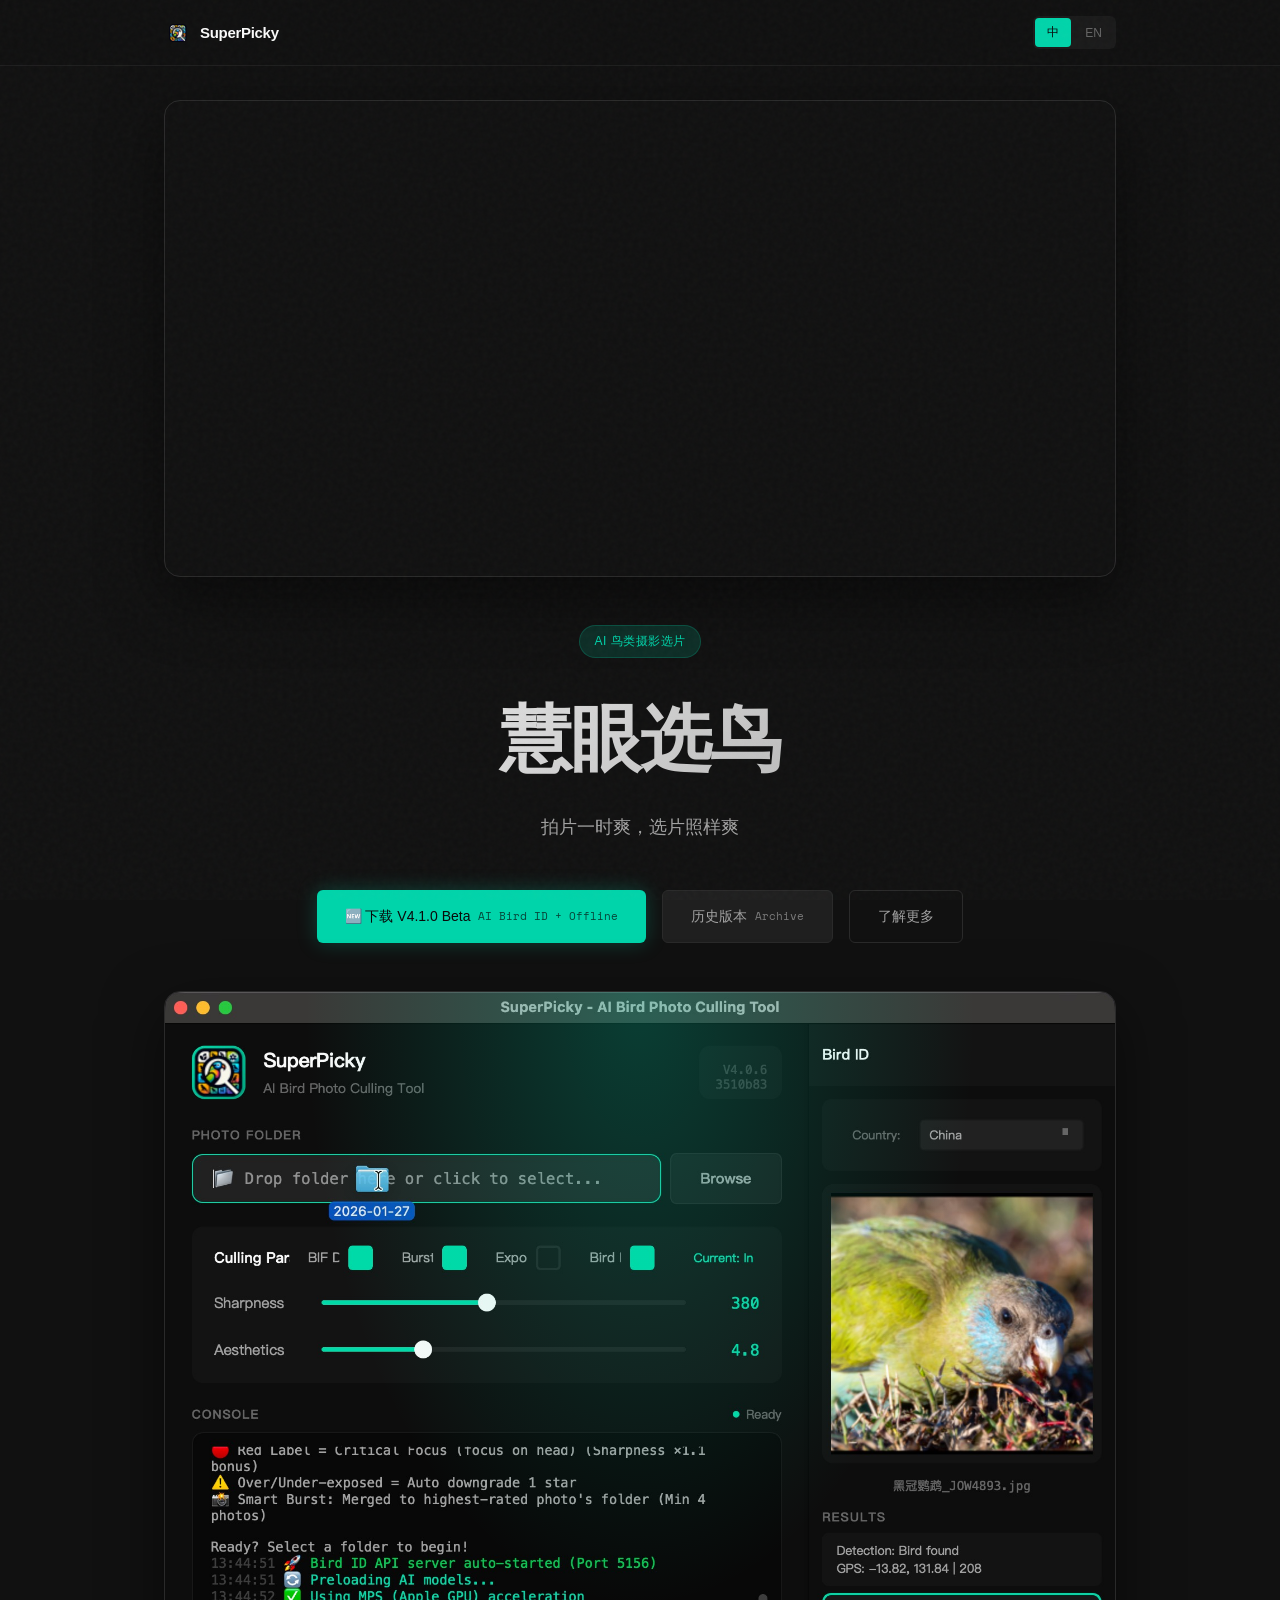
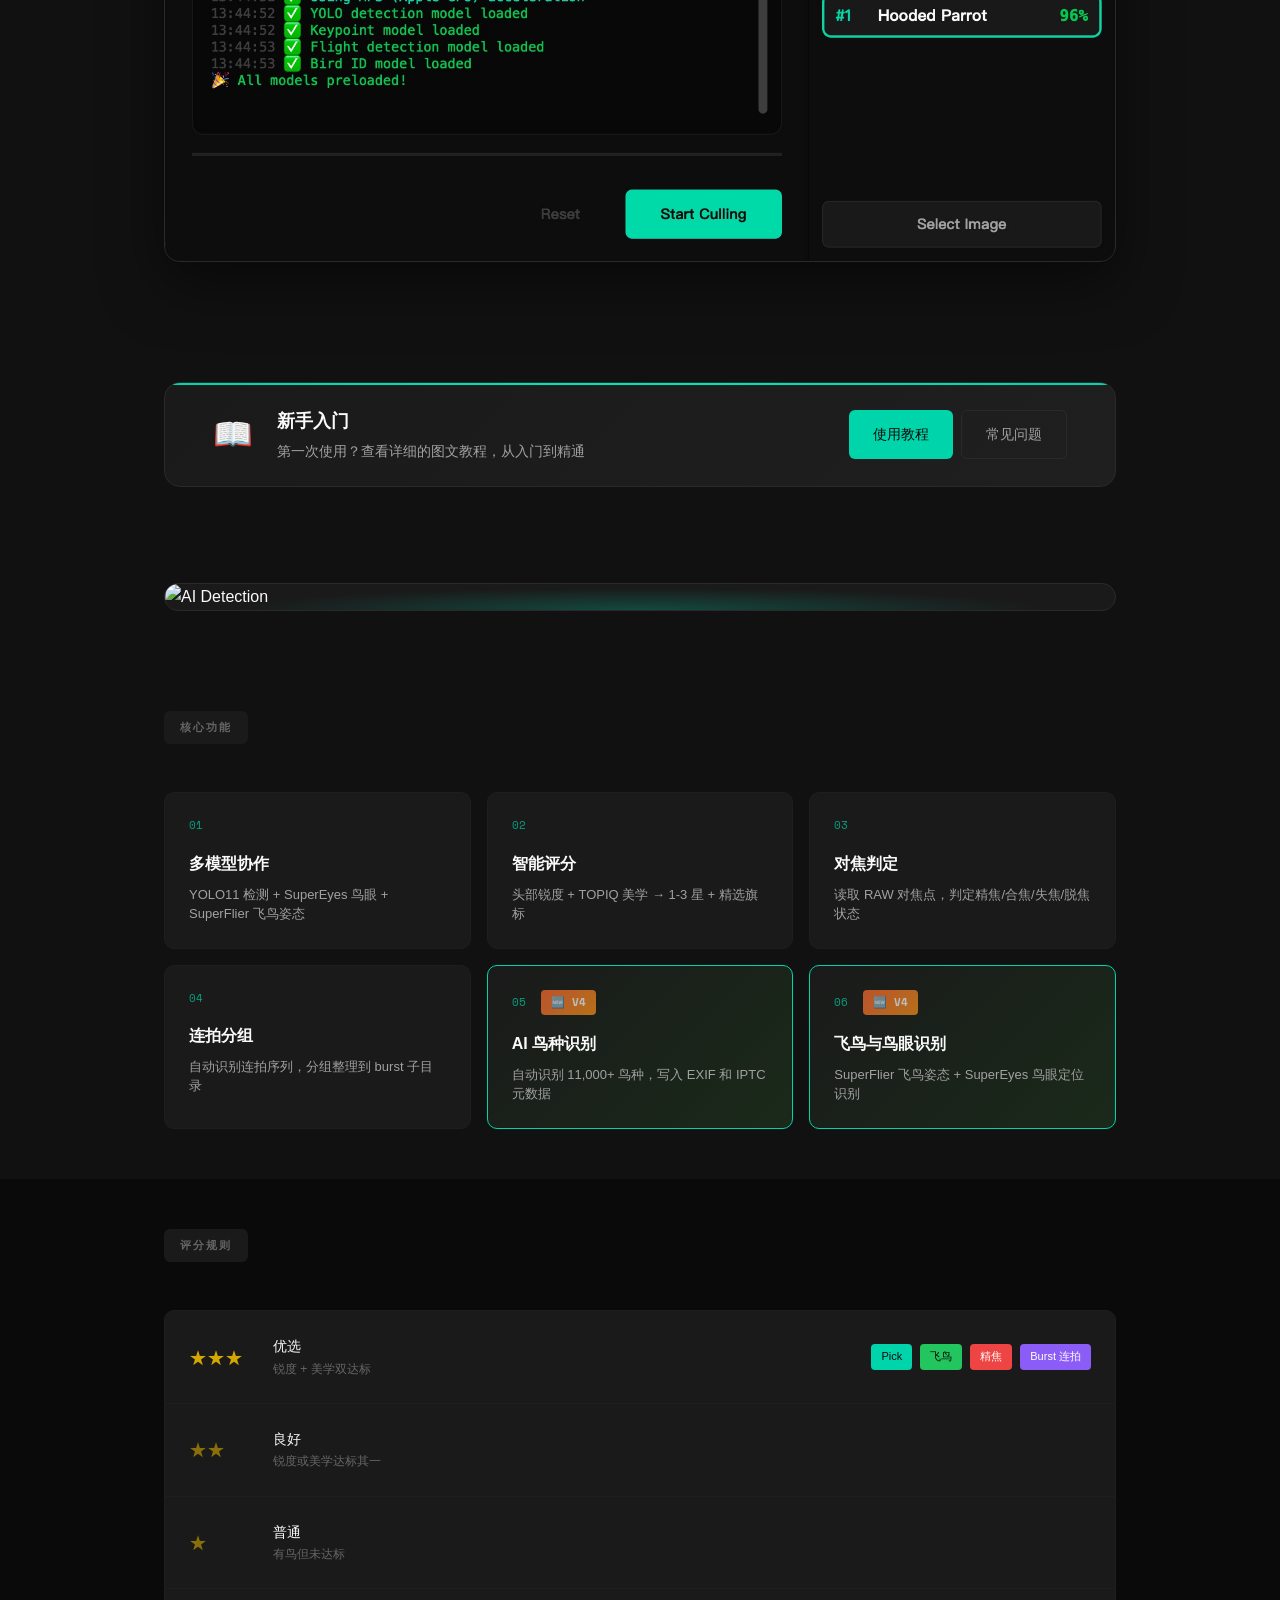
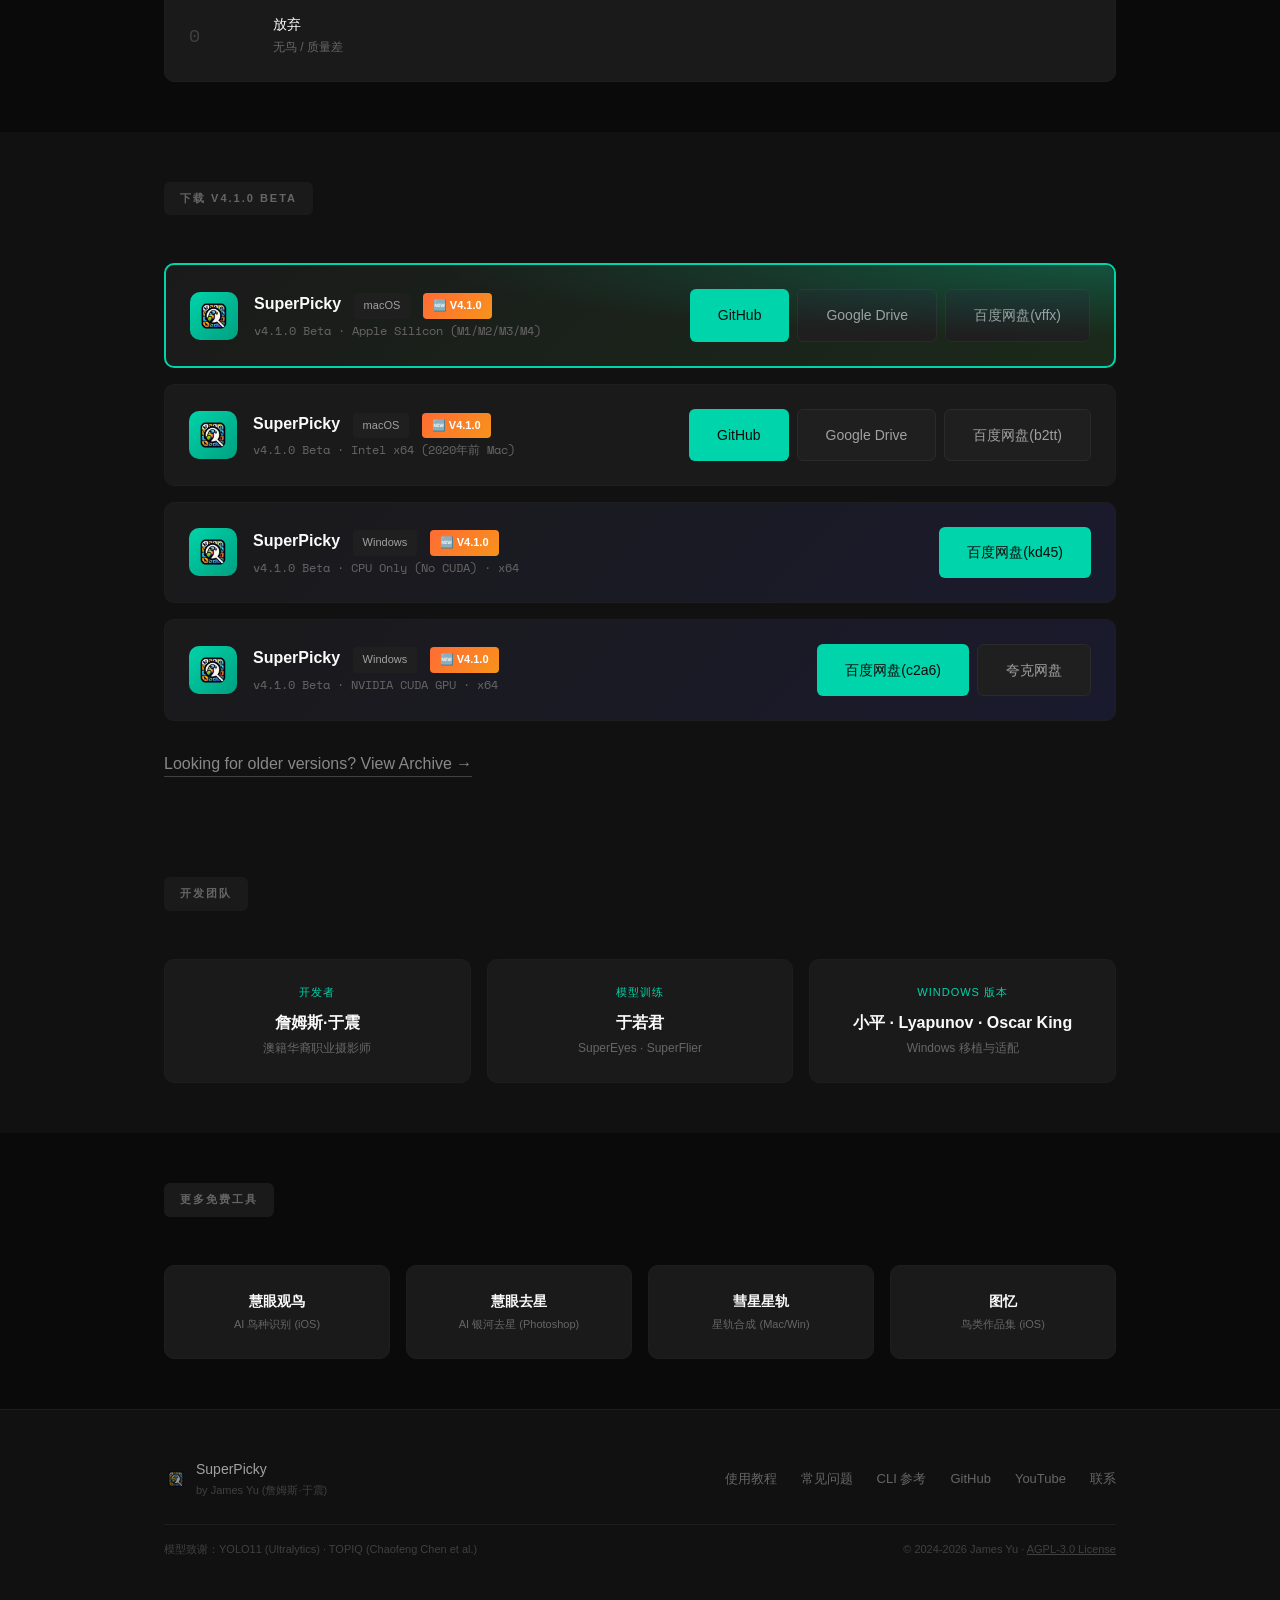
==== commit 633e4bf2: "🔄 Windows CPU/CUDA v4.1.0: new Baidu links - Windows CPU: v4.0.6 → v4.1.0 with new Baidu link (kd45)" ====
--- a/docs/index.html
+++ b/docs/index.html
@@ -352,7 +352,7 @@
                     </div>
                 </div>
 
-                <!-- Windows CPU V4.0.6 -->
+                <!-- Windows CPU V4.1.0 -->
                 <div class="download-card windows">
                     <div class="download-info">
                         <div class="download-icon">
@@ -360,23 +360,15 @@
                         </div>
                         <div class="download-meta">
                             <h3>SuperPicky <span class="platform-badge">Windows</span> <span class="beta-badge">🆕
-                                    V4.0.6</span></h3>
-                            <p class="download-version">v4.0.6 Beta · CPU Only (No CUDA) · x64</p>
+                                    V4.1.0</span></h3>
+                            <p class="download-version">v4.1.0 Beta · CPU Only (No CUDA) · x64</p>
                         </div>
                     </div>
                     <div class="download-links">
-                        <a href="https://github.com/jamesphotography/SuperPicky/releases/download/v4.0.6/SuperPicky_4.0.6_Win64_CPU.zip"
-                            class="btn btn-primary" target="_blank">
-                            GitHub
-                        </a>
-                        <a href="https://drive.google.com/file/d/1m-IEASCsAa3Znertanw1NcbX3IKKi2M3/view?usp=sharing"
-                            class="btn btn-secondary" target="_blank">
-                            Google Drive
-                        </a>
-                        <a href="https://pan.baidu.com/s/1HXyen1PSOv46H5roNtTSTA?pwd=i374" class="btn btn-secondary"
+                        <a href="https://pan.baidu.com/s/1krjIG3rsSbUUI4PeVUh2Iw?pwd=kd45" class="btn btn-primary"
                             target="_blank">
-                            <span class="lang-cn">百度网盘(i374)</span>
-                            <span class="lang-en">Baidu(i374)</span>
+                            <span class="lang-cn">百度网盘(kd45)</span>
+                            <span class="lang-en">Baidu(kd45)</span>
                         </a>
                     </div>
                 </div>
@@ -394,10 +386,10 @@
                         </div>
                     </div>
                     <div class="download-links">
-                        <a href="https://pan.baidu.com/s/14yzWYPdUm52gKsMW52yDEQ?pwd=2dgs" class="btn btn-primary"
+                        <a href="https://pan.baidu.com/s/1XBaGXPim_WzjpNBgG-altg?pwd=c2a6" class="btn btn-primary"
                             target="_blank">
-                            <span class="lang-cn">百度网盘(2dgs)</span>
-                            <span class="lang-en">Baidu(2dgs)</span>
+                            <span class="lang-cn">百度网盘(c2a6)</span>
+                            <span class="lang-en">Baidu(c2a6)</span>
                         </a>
                         <a href="https://pan.quark.cn/s/73ba64372f98" class="btn btn-secondary" target="_blank">
                             <span class="lang-cn">夸克网盘</span>
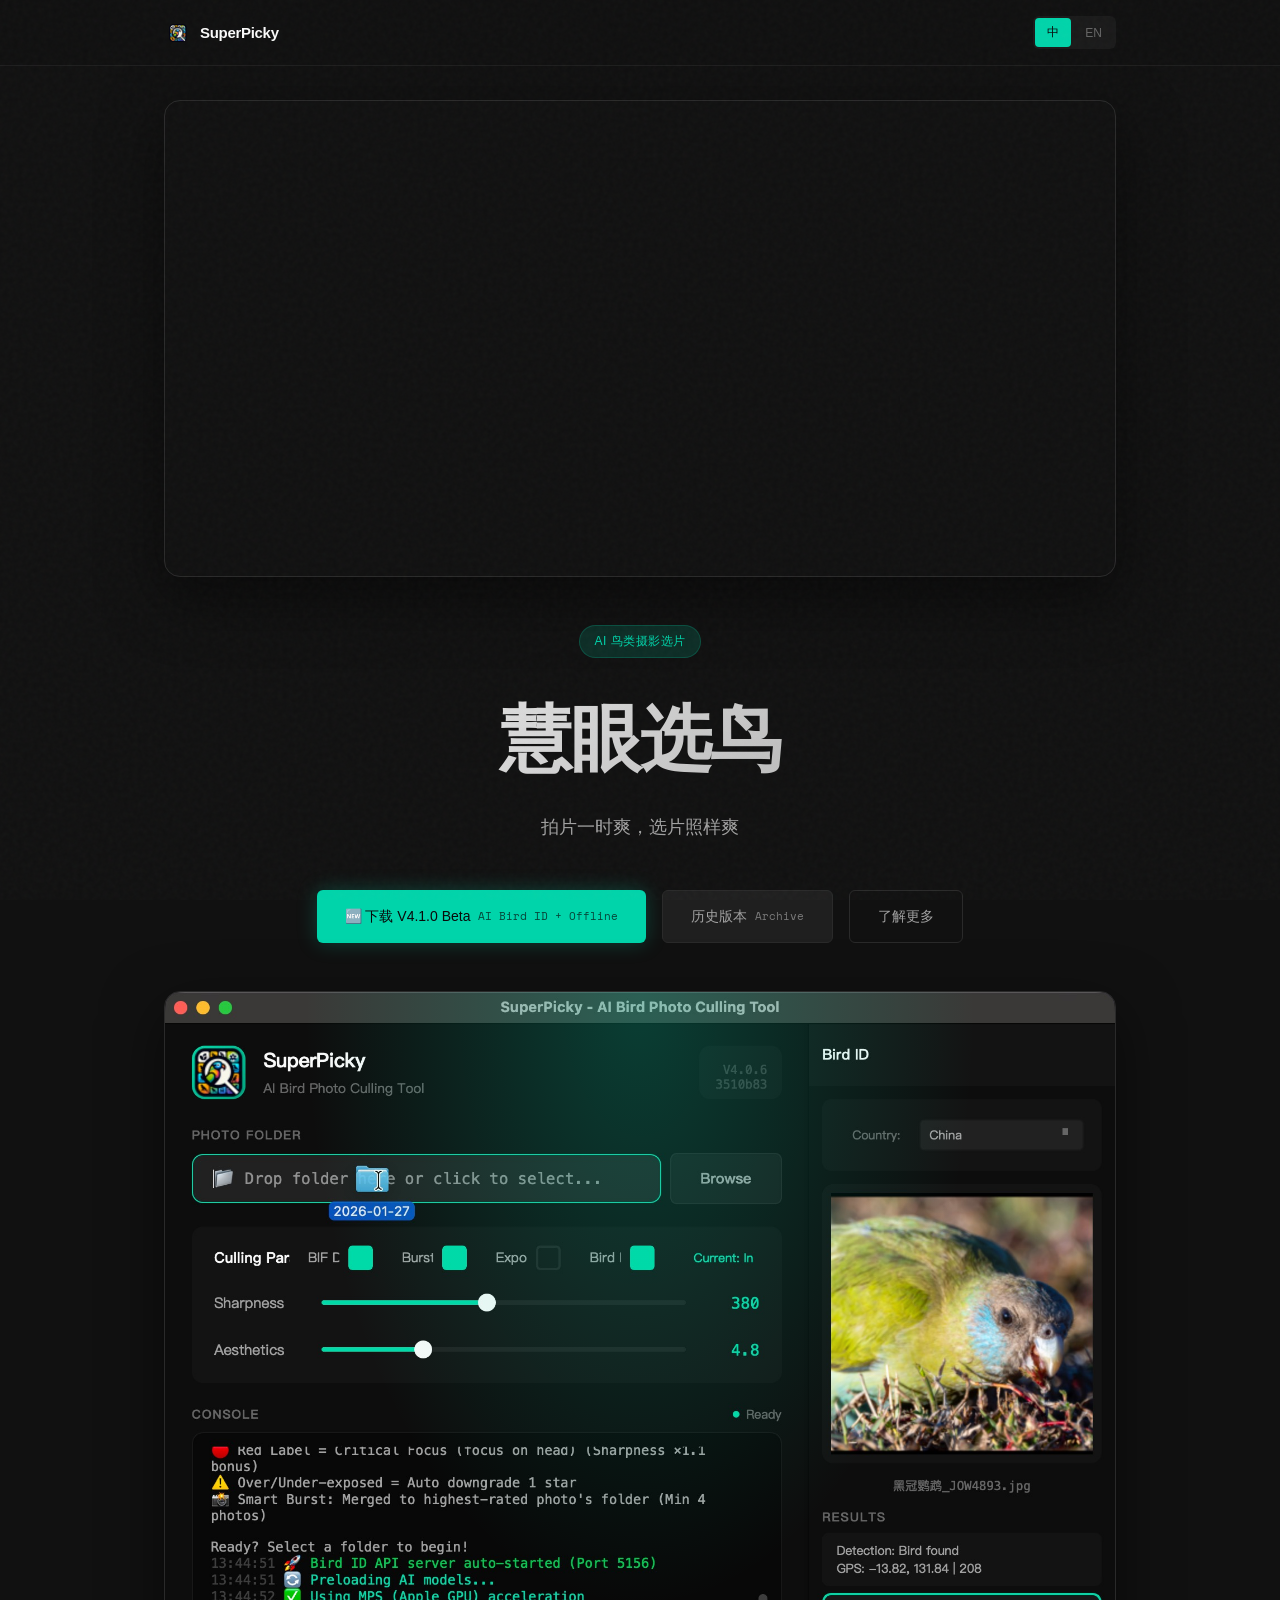
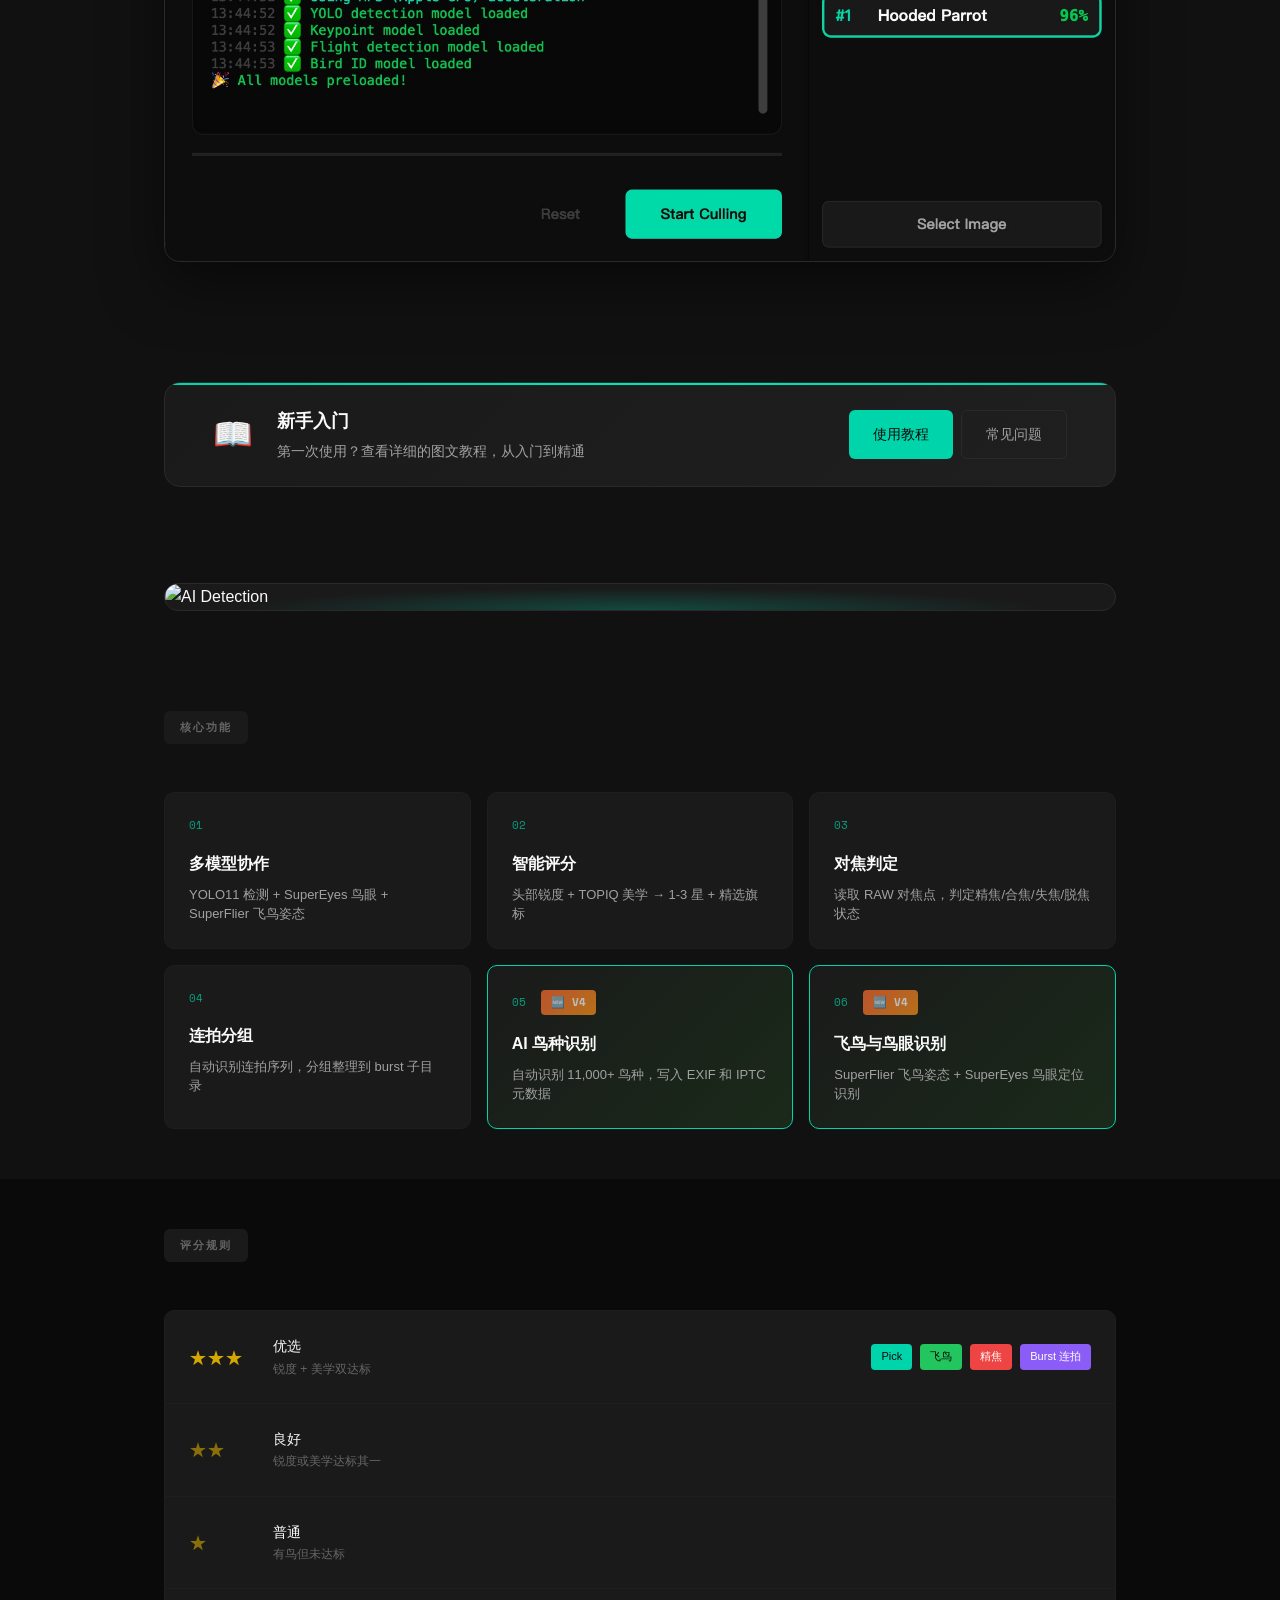
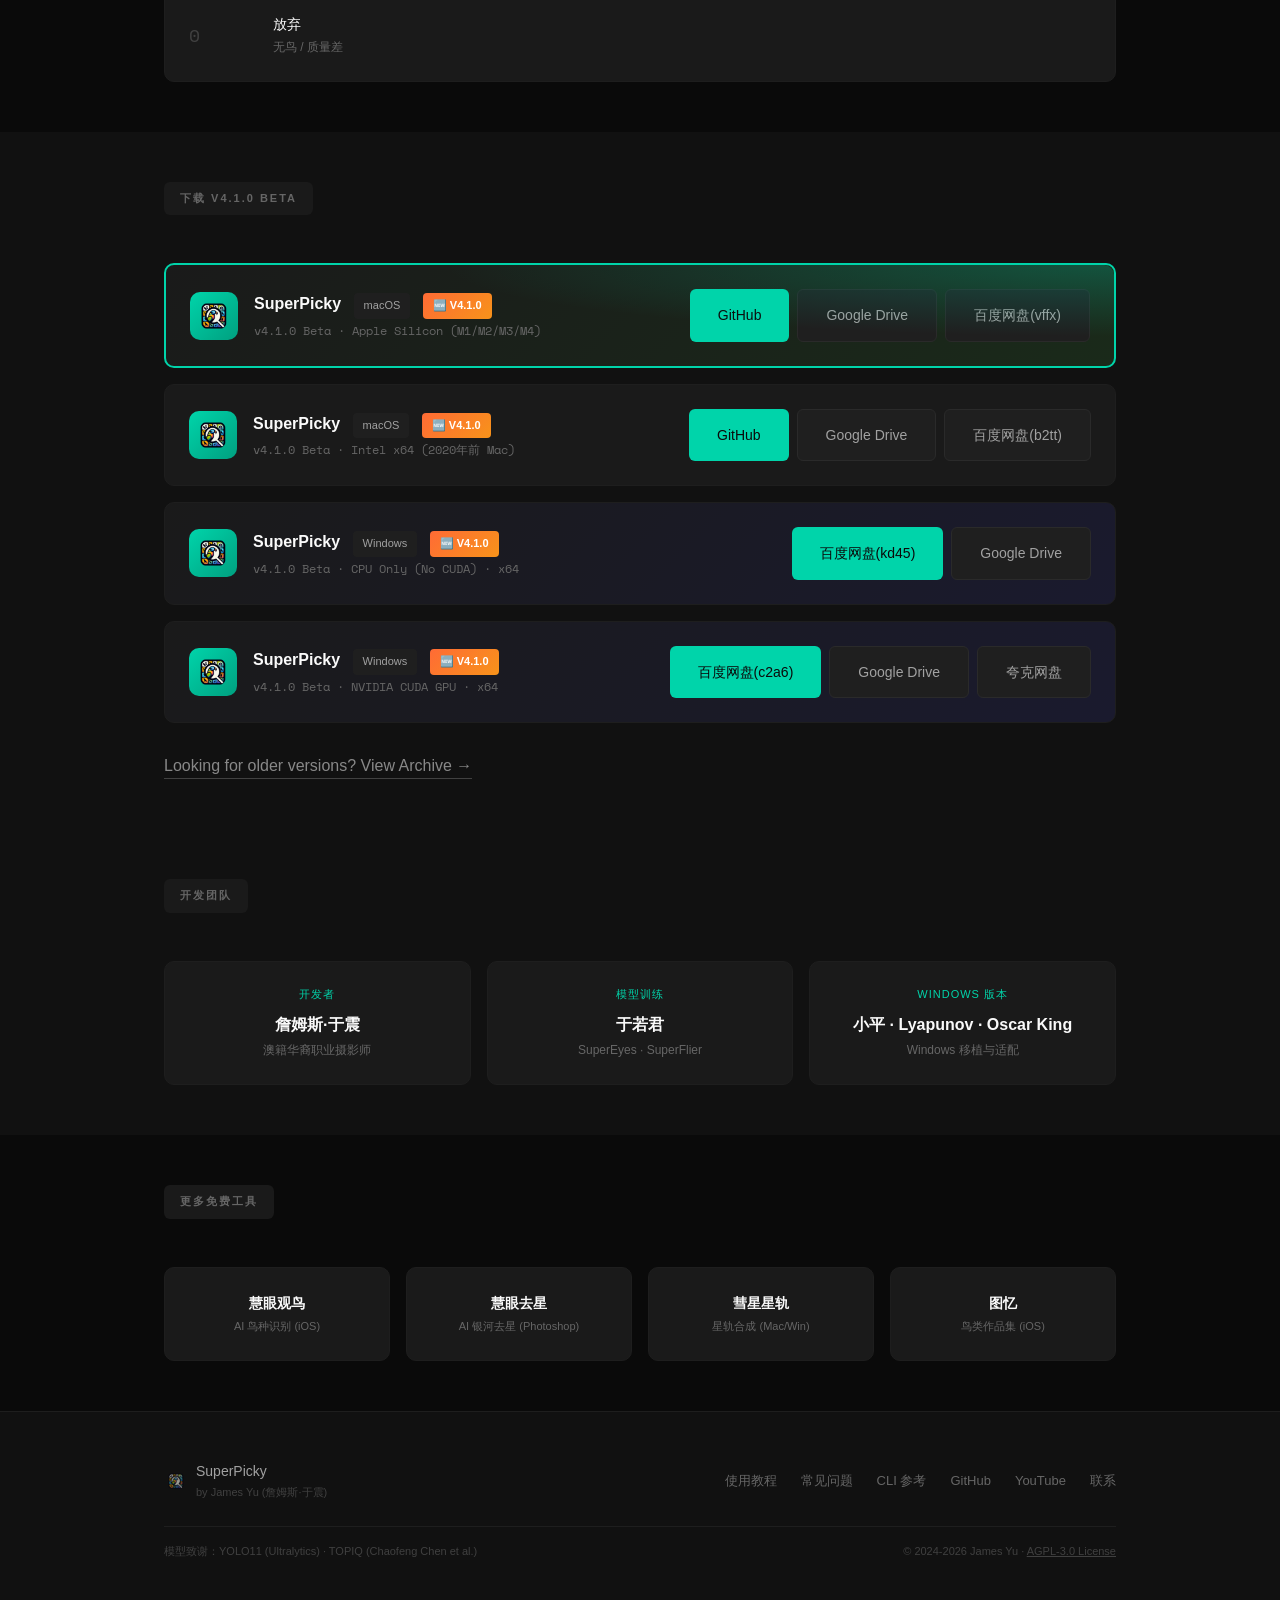
==== commit 8f98745b: "🔄 Add Google Drive for Windows CPU/CUDA v4.1.0" ====
--- a/docs/index.html
+++ b/docs/index.html
@@ -370,6 +370,10 @@
                             <span class="lang-cn">百度网盘(kd45)</span>
                             <span class="lang-en">Baidu(kd45)</span>
                         </a>
+                        <a href="https://drive.google.com/file/d/1UHFUqGt3q-6hXYzZCeR9cUEmkniL48A4/view?usp=sharing"
+                            class="btn btn-secondary" target="_blank">
+                            Google Drive
+                        </a>
                     </div>
                 </div>
 
@@ -390,6 +394,10 @@
                             target="_blank">
                             <span class="lang-cn">百度网盘(c2a6)</span>
                             <span class="lang-en">Baidu(c2a6)</span>
+                        </a>
+                        <a href="https://drive.google.com/file/d/1IKSxB3KbQdDO7VhnsGnHjOb2EgqZIgSB/view?usp=sharing"
+                            class="btn btn-secondary" target="_blank">
+                            Google Drive
                         </a>
                         <a href="https://pan.quark.cn/s/73ba64372f98" class="btn btn-secondary" target="_blank">
                             <span class="lang-cn">夸克网盘</span>
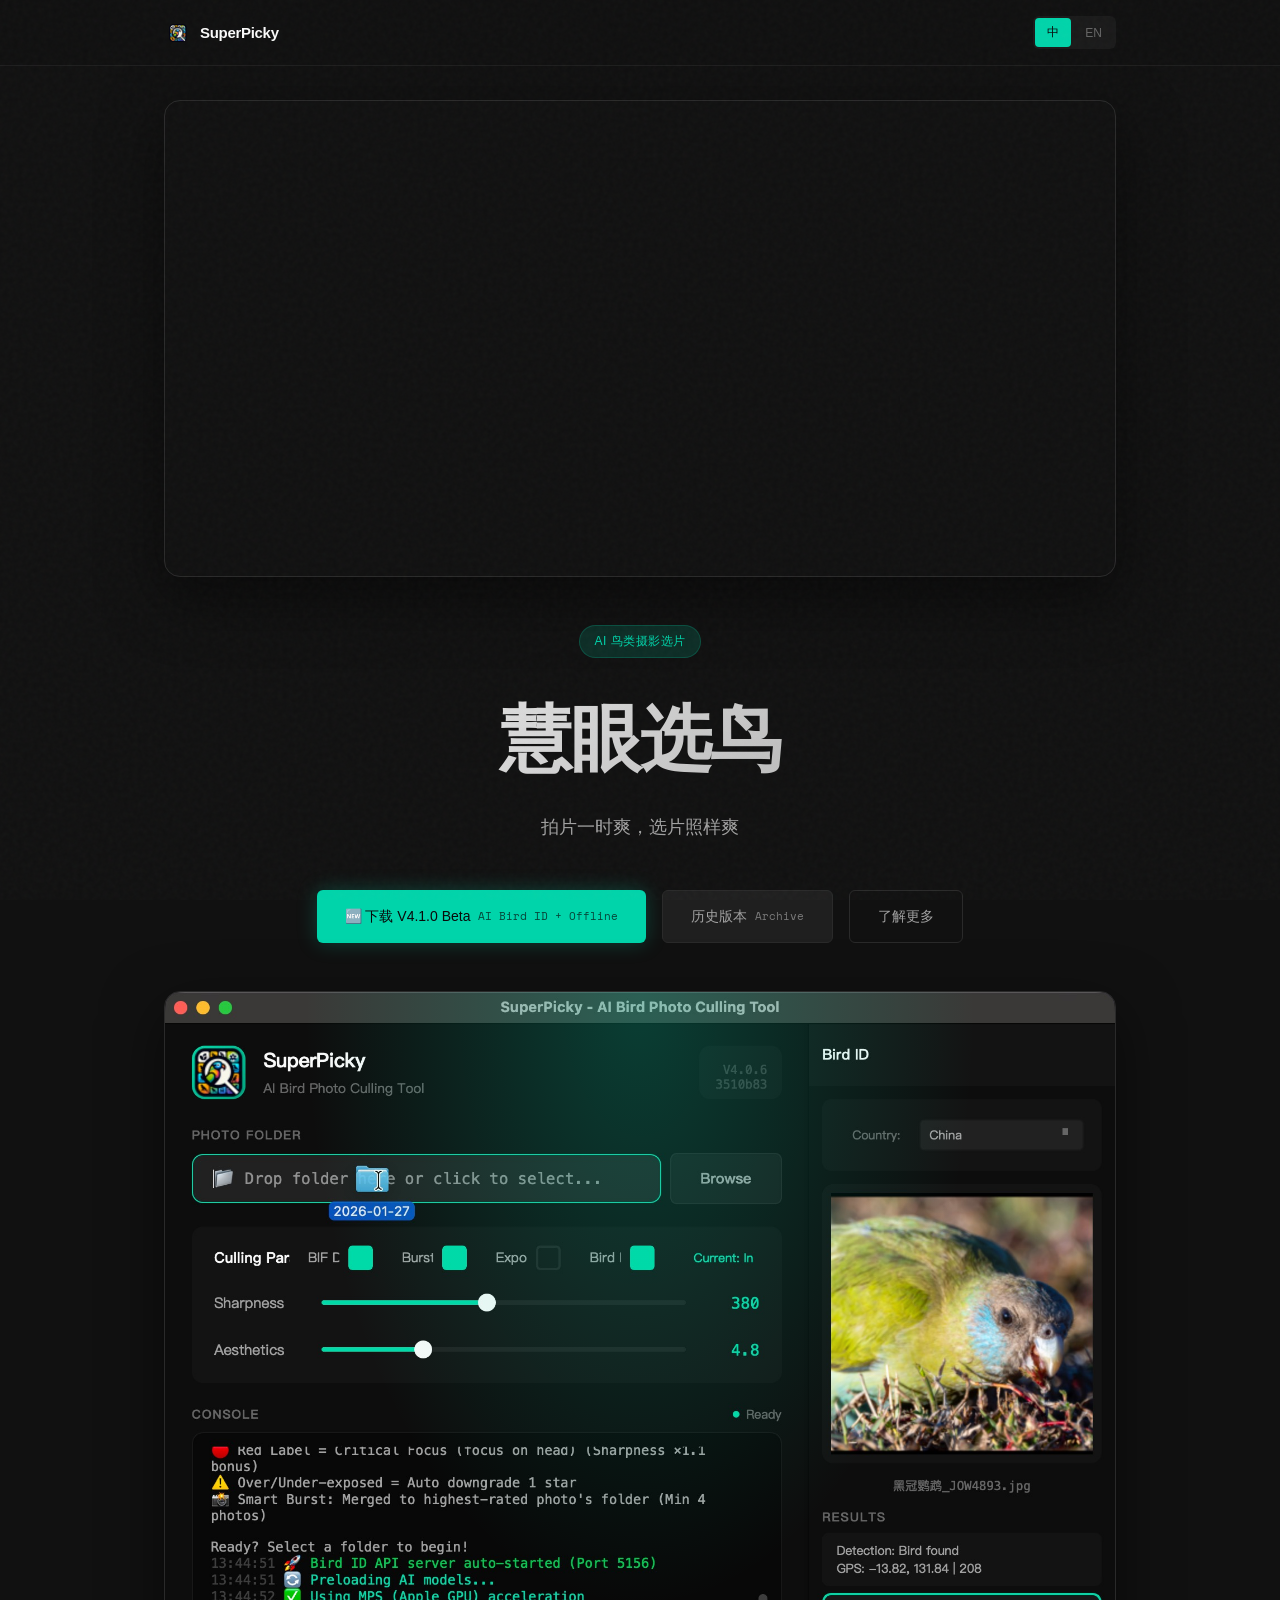
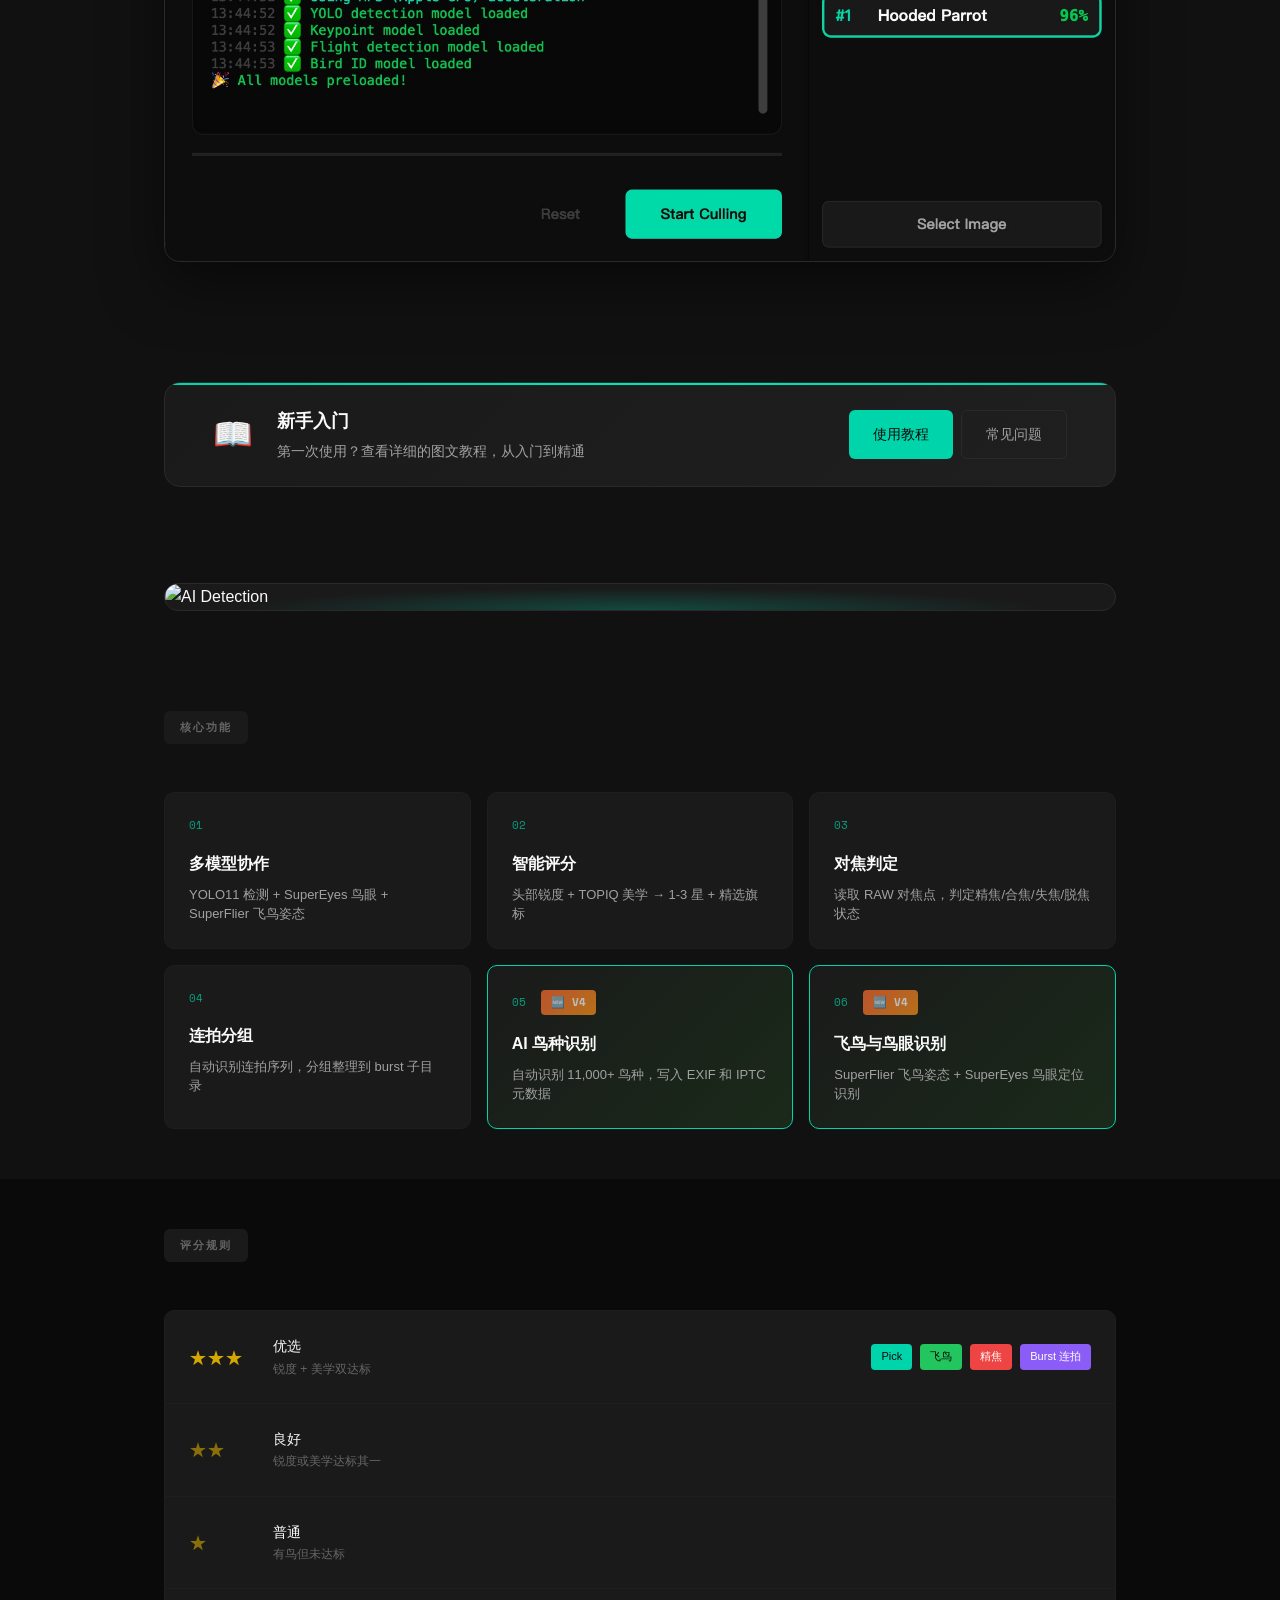
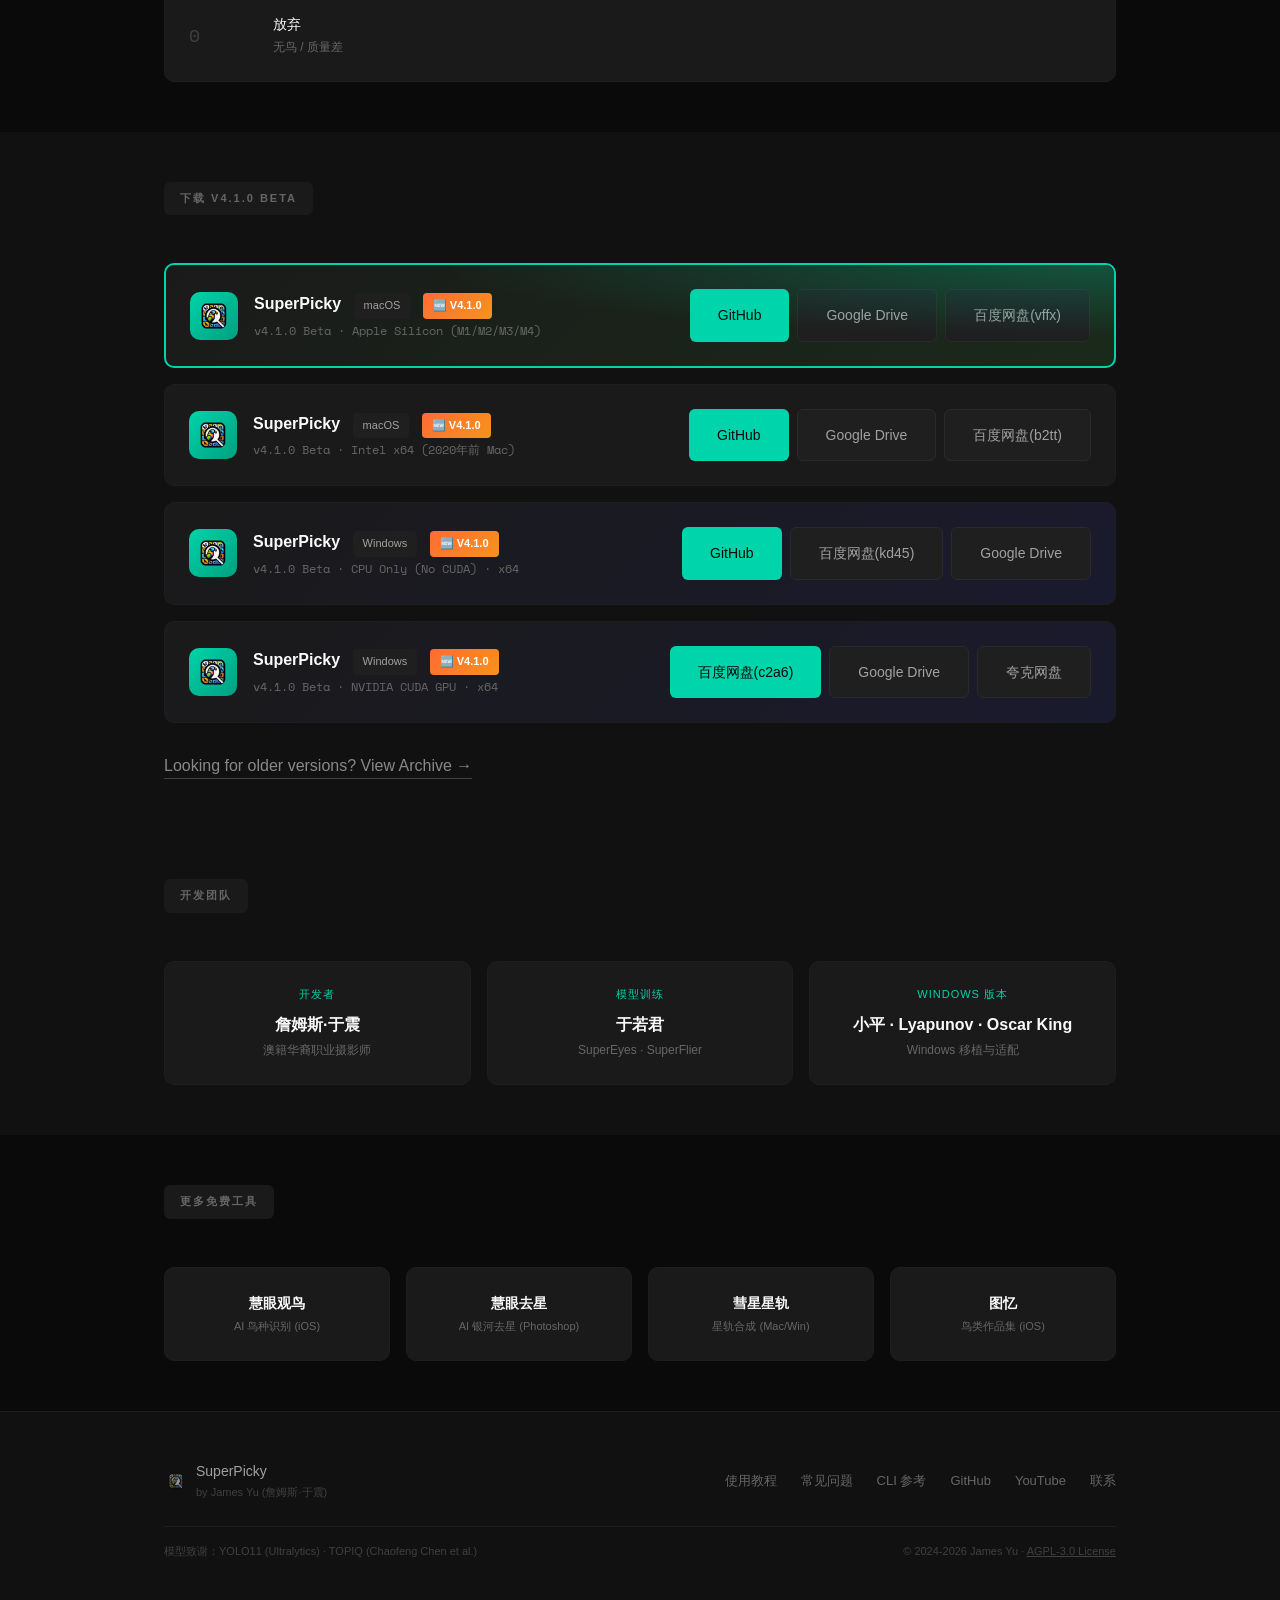
==== commit 2601b250: "🔄 Add GitHub download link for Windows CPU v4.1.0" ====
--- a/docs/index.html
+++ b/docs/index.html
@@ -365,7 +365,11 @@
                         </div>
                     </div>
                     <div class="download-links">
-                        <a href="https://pan.baidu.com/s/1krjIG3rsSbUUI4PeVUh2Iw?pwd=kd45" class="btn btn-primary"
+                        <a href="https://github.com/jamesphotography/SuperPicky/releases/download/v4.1.0/SuperPicky_4.1.0_Win64_CPU.zip"
+                            class="btn btn-primary" target="_blank">
+                            GitHub
+                        </a>
+                        <a href="https://pan.baidu.com/s/1krjIG3rsSbUUI4PeVUh2Iw?pwd=kd45" class="btn btn-secondary"
                             target="_blank">
                             <span class="lang-cn">百度网盘(kd45)</span>
                             <span class="lang-en">Baidu(kd45)</span>
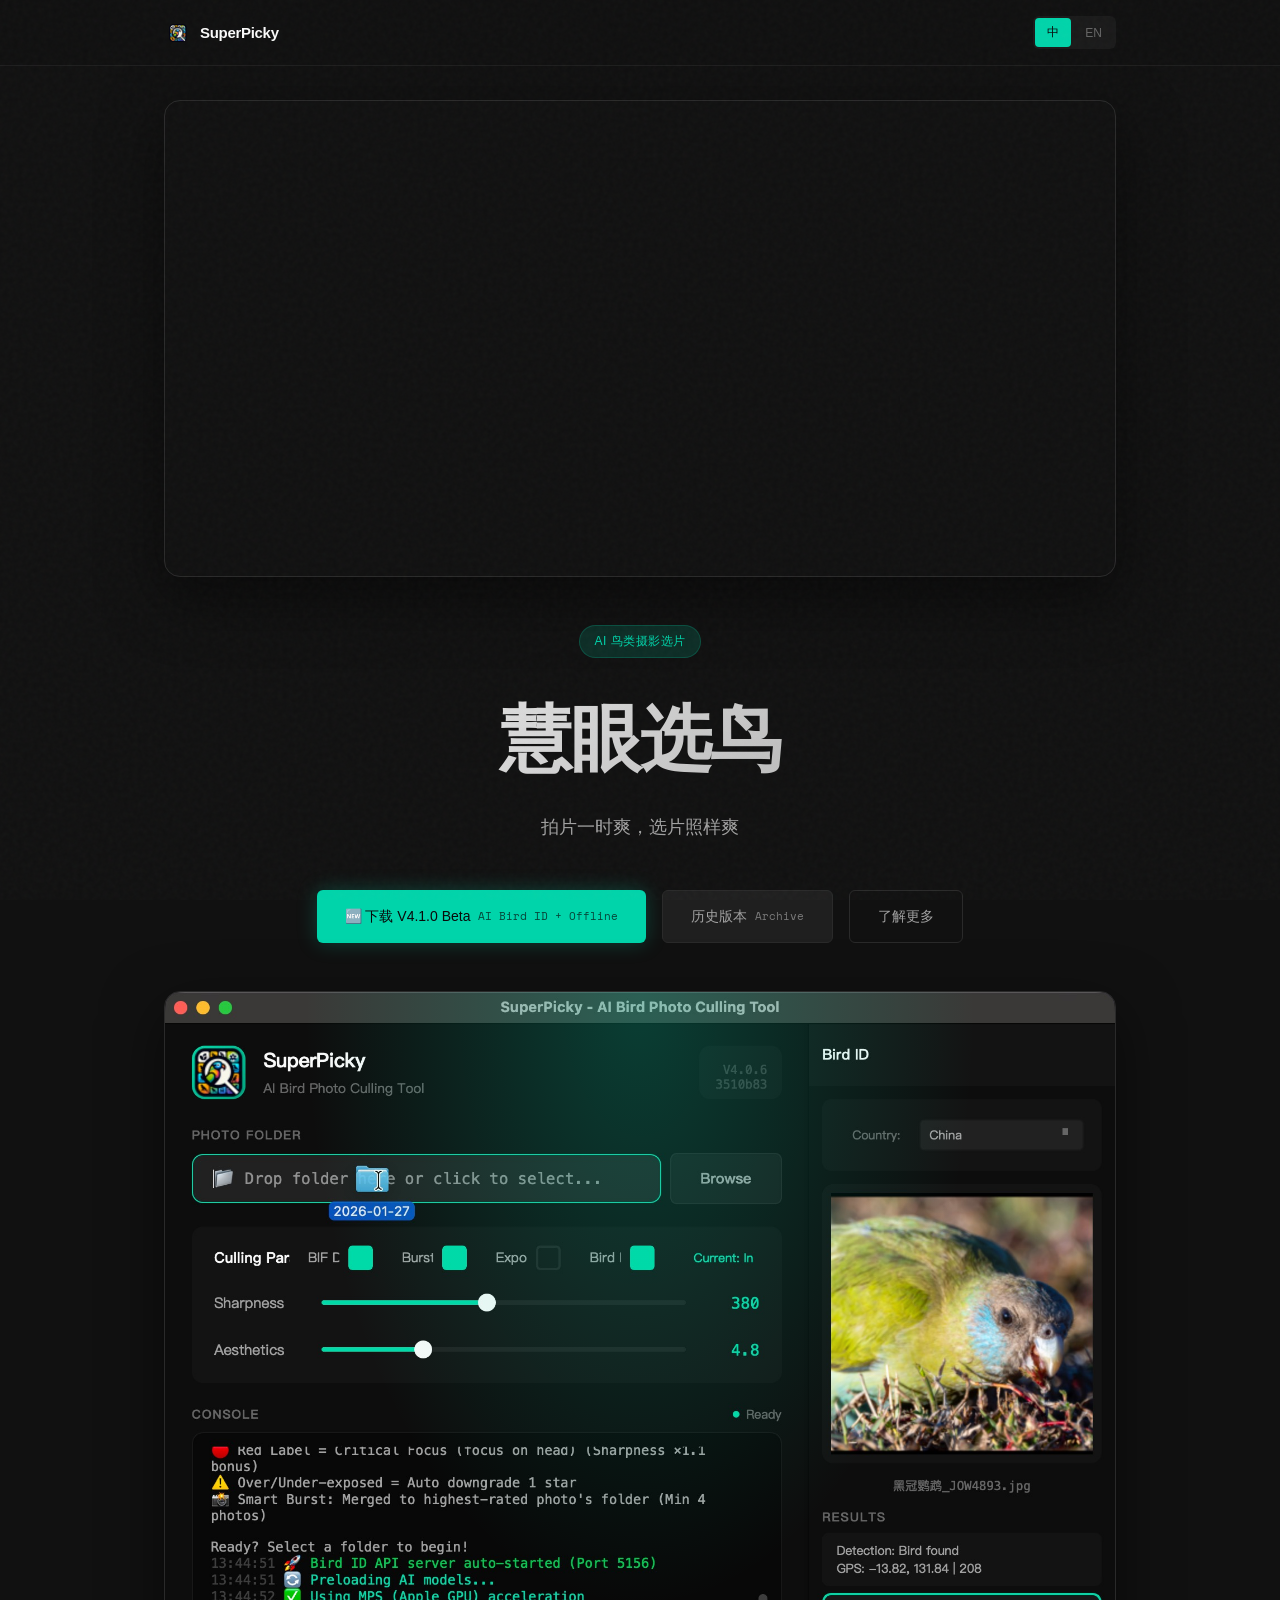
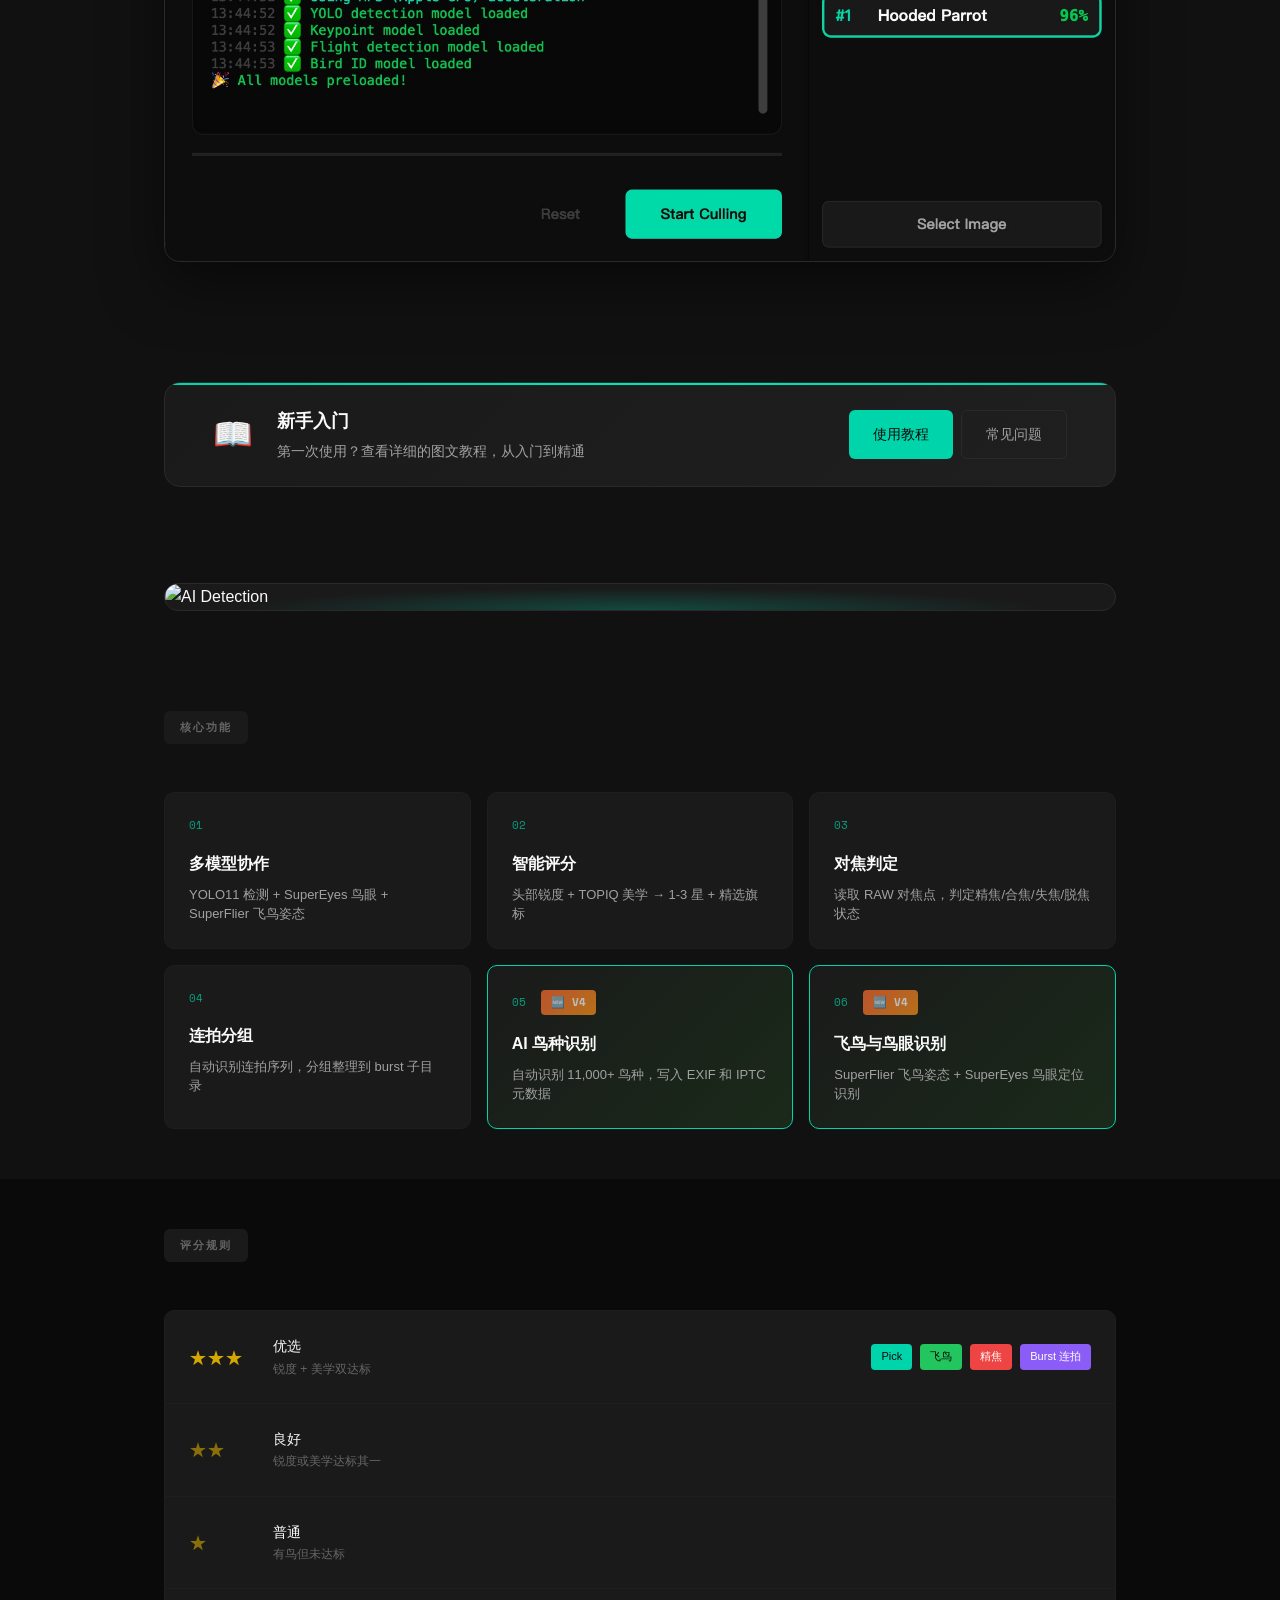
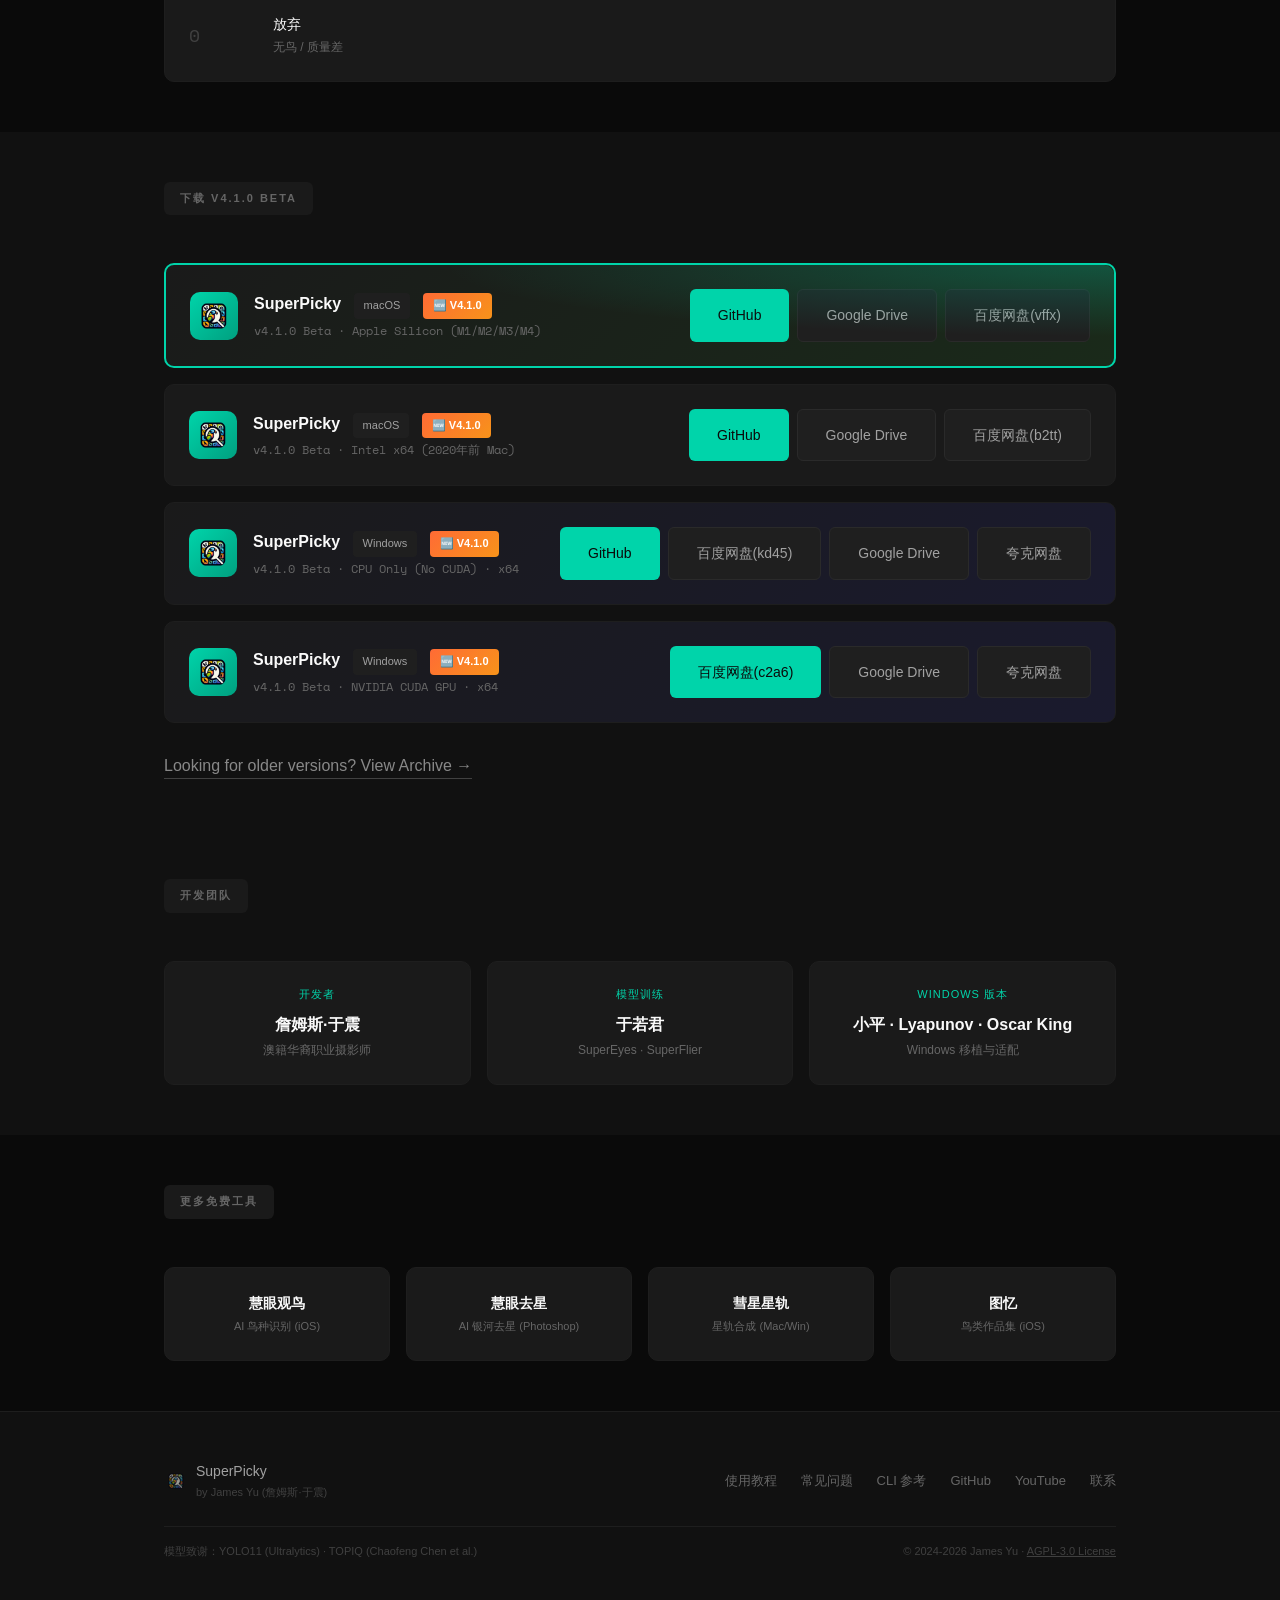
==== commit be147954: "🔄 Add Quark drive link for Windows CPU v4.1.0" ====
--- a/docs/index.html
+++ b/docs/index.html
@@ -377,6 +377,10 @@
                         <a href="https://drive.google.com/file/d/1UHFUqGt3q-6hXYzZCeR9cUEmkniL48A4/view?usp=sharing"
                             class="btn btn-secondary" target="_blank">
                             Google Drive
+                        </a>
+                        <a href="https://pan.quark.cn/s/462025bd8b3a" class="btn btn-secondary" target="_blank">
+                            <span class="lang-cn">夸克网盘</span>
+                            <span class="lang-en">Quark</span>
                         </a>
                     </div>
                 </div>
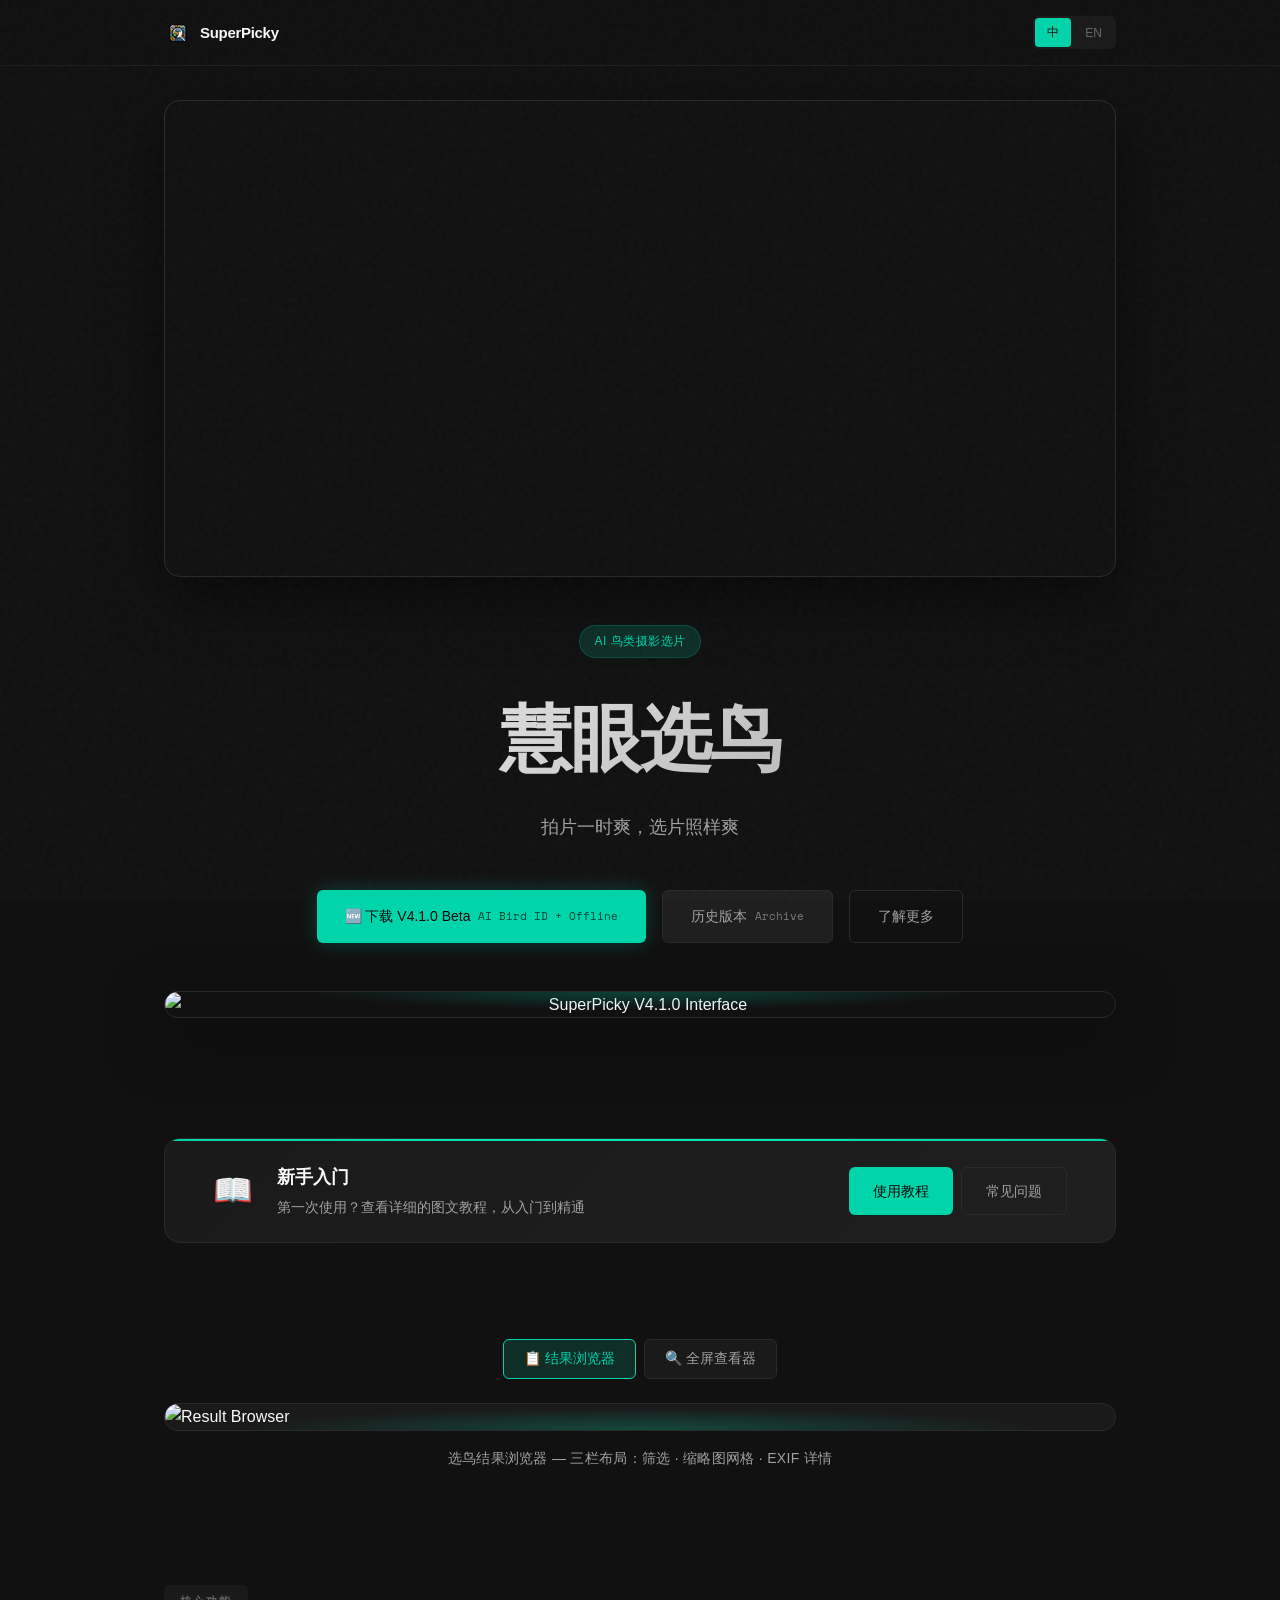
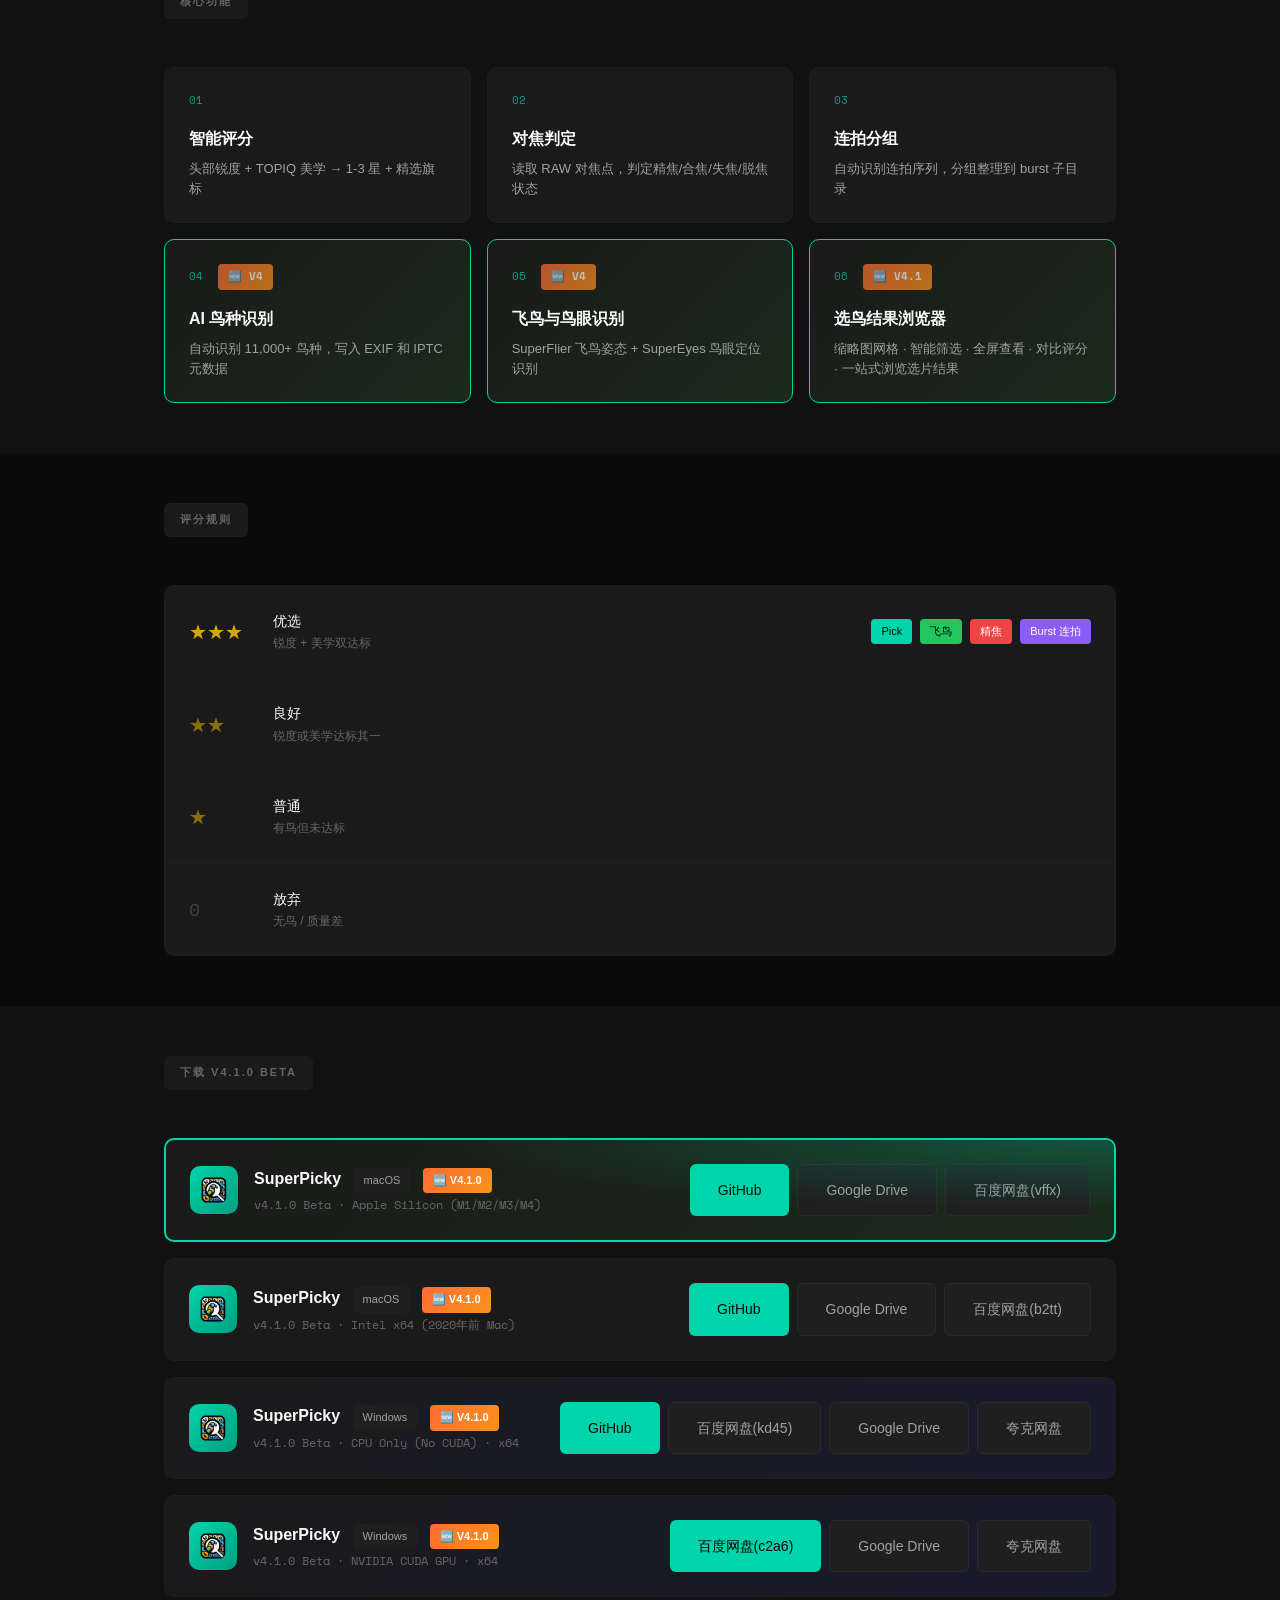
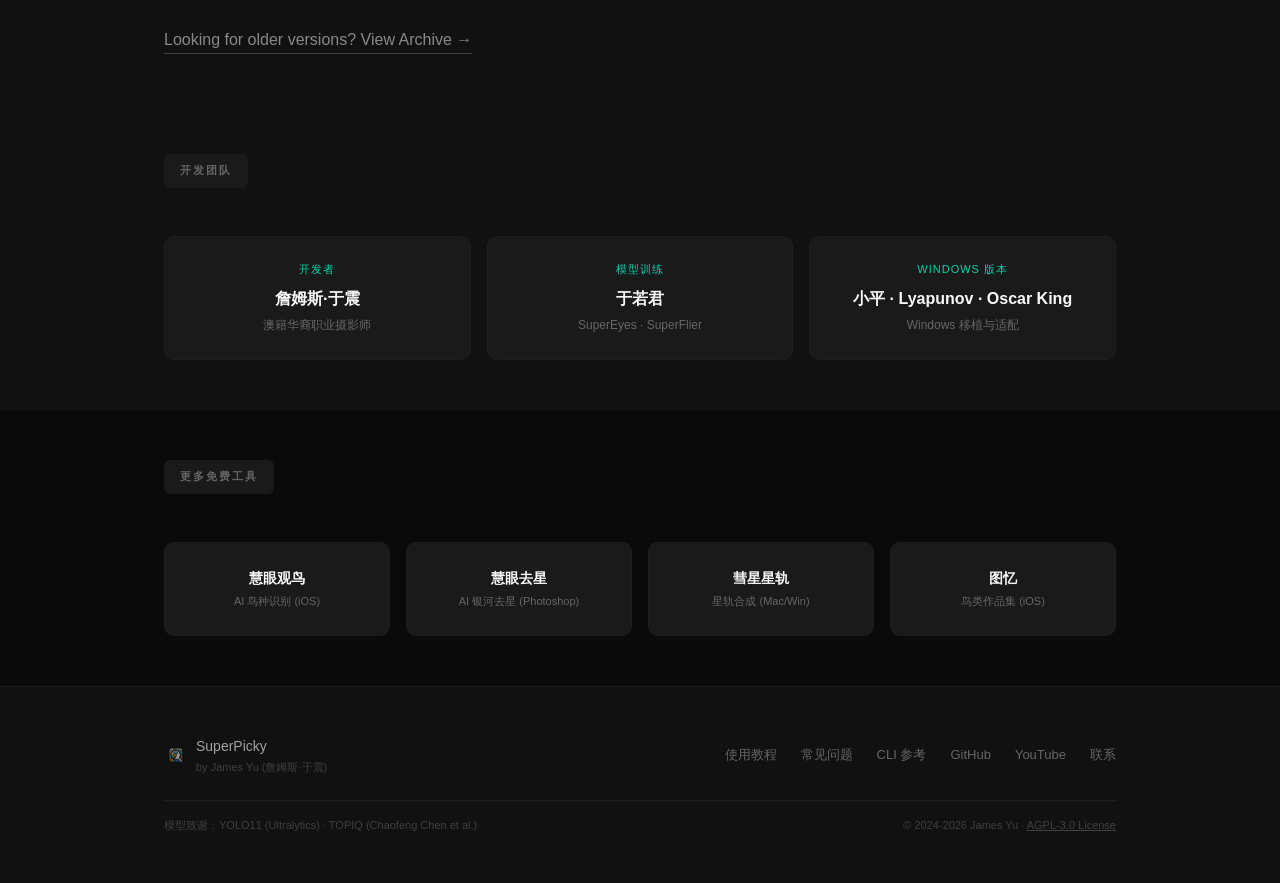
==== commit 1c70b761: "🖼️ Update website for v4.1.0: new screenshots, tab showcase, renumber features - Replace hero image " ====
--- a/docs/index.html
+++ b/docs/index.html
@@ -74,7 +74,7 @@
             <!-- Software Interface Preview -->
             <div class="hero-preview">
                 <div class="hero-preview-frame">
-                    <img src="img/en/birdid-result.jpg" alt="SuperPicky Interface">
+                    <img src="img/V410/Screen/识鸟.png" alt="SuperPicky V4.1.0 Interface">
                     <div class="hero-preview-glow"></div>
                 </div>
             </div>
@@ -113,9 +113,37 @@
     <!-- Showcase Section -->
     <section class="showcase">
         <div class="container">
-            <div class="showcase-frame">
-                <img src="img/V_3_9_4/hero对比图.png" alt="AI Detection">
-                <div class="showcase-glow"></div>
+            <div class="showcase-tabs">
+                <button class="showcase-tab active" onclick="switchShowcase(0)">
+                    <span class="lang-cn">📋 结果浏览器</span>
+                    <span class="lang-en">📋 Result Browser</span>
+                </button>
+                <button class="showcase-tab" onclick="switchShowcase(1)">
+                    <span class="lang-cn">🔍 全屏查看器</span>
+                    <span class="lang-en">🔍 Fullscreen Viewer</span>
+                </button>
+            </div>
+            <div class="showcase-panels">
+                <div class="showcase-panel active">
+                    <div class="showcase-frame">
+                        <img src="img/V410/Screen/结果浏览器全窗口截图（三栏布局：左筛选 + 中网格 + 右详情）.jpeg" alt="Result Browser">
+                        <div class="showcase-glow"></div>
+                    </div>
+                    <p class="showcase-caption">
+                        <span class="lang-cn">选鸟结果浏览器 — 三栏布局：筛选 · 缩略图网格 · EXIF 详情</span>
+                        <span class="lang-en">Result Browser — Filter · Thumbnail Grid · EXIF Detail</span>
+                    </p>
+                </div>
+                <div class="showcase-panel">
+                    <div class="showcase-frame">
+                        <img src="img/V410/Screen/全屏查看器界面.jpeg" alt="Fullscreen Viewer">
+                        <div class="showcase-glow"></div>
+                    </div>
+                    <p class="showcase-caption">
+                        <span class="lang-cn">全屏查看器 — AF 对焦框 · 键盘导航 · 100% 放大</span>
+                        <span class="lang-en">Fullscreen Viewer — AF Box · Keyboard Nav · 100% Zoom</span>
+                    </p>
+                </div>
             </div>
         </div>
     </section>
@@ -132,17 +160,6 @@
             <div class="features-grid">
                 <div class="feature-card">
                     <div class="feature-number">01</div>
-                    <h3>
-                        <span class="lang-cn">多模型协作</span>
-                        <span class="lang-en">Multi-Model AI</span>
-                    </h3>
-                    <p>
-                        <span class="lang-cn">YOLO11 检测 + SuperEyes 鸟眼 + SuperFlier 飞鸟姿态</span>
-                        <span class="lang-en">YOLO11 + SuperEyes + SuperFlier BIF detection</span>
-                    </p>
-                </div>
-                <div class="feature-card">
-                    <div class="feature-number">02</div>
                     <h3>
                         <span class="lang-cn">智能评分</span>
                         <span class="lang-en">Smart Rating</span>
@@ -153,7 +170,7 @@
                     </p>
                 </div>
                 <div class="feature-card">
-                    <div class="feature-number">03</div>
+                    <div class="feature-number">02</div>
                     <h3>
                         <span class="lang-cn">对焦判定</span>
                         <span class="lang-en">Focus Detection</span>
@@ -164,7 +181,7 @@
                     </p>
                 </div>
                 <div class="feature-card">
-                    <div class="feature-number">04</div>
+                    <div class="feature-number">03</div>
                     <h3>
                         <span class="lang-cn">连拍分组</span>
                         <span class="lang-en">Burst Grouping</span>
@@ -177,7 +194,7 @@
 
                 <!-- V4.0.0 NEW features -->
                 <div class="feature-card featured-feature">
-                    <div class="feature-number">05 <span class="beta-badge">🆕 V4</span></div>
+                    <div class="feature-number">04 <span class="beta-badge">🆕 V4</span></div>
                     <h3>
                         <span class="lang-cn">AI 鸟种识别</span>
                         <span class="lang-en">AI Bird ID</span>
@@ -188,7 +205,7 @@
                     </p>
                 </div>
                 <div class="feature-card featured-feature">
-                    <div class="feature-number">06 <span class="beta-badge">🆕 V4</span></div>
+                    <div class="feature-number">05 <span class="beta-badge">🆕 V4</span></div>
                     <h3>
                         <span class="lang-cn">飞鸟与鸟眼识别</span>
                         <span class="lang-en">BIF & Bird Eye Detection</span>
@@ -196,6 +213,18 @@
                     <p>
                         <span class="lang-cn">SuperFlier 飞鸟姿态 + SuperEyes 鸟眼定位识别</span>
                         <span class="lang-en">SuperFlier BIF detection + SuperEyes bird eye localization</span>
+                    </p>
+                </div>
+                <div class="feature-card featured-feature">
+                    <div class="feature-number">06 <span class="beta-badge">🆕 V4.1</span></div>
+                    <h3>
+                        <span class="lang-cn">选鸟结果浏览器</span>
+                        <span class="lang-en">Result Browser</span>
+                    </h3>
+                    <p>
+                        <span class="lang-cn">缩略图网格 · 智能筛选 · 全屏查看 · 对比评分 · 一站式浏览选片结果</span>
+                        <span class="lang-en">Thumbnail grid · Smart filters · Fullscreen viewer · Side-by-side
+                            comparison</span>
                     </p>
                 </div>
             </div>
@@ -582,6 +611,17 @@
 
     <!-- Language Toggle Script -->
     <script>
+        // Showcase tab switching
+        function switchShowcase(index) {
+            document.querySelectorAll('.showcase-tab').forEach((tab, i) => {
+                tab.classList.toggle('active', i === index);
+            });
+            document.querySelectorAll('.showcase-panel').forEach((panel, i) => {
+                panel.classList.toggle('active', i === index);
+            });
+        }
+    </script>
+    <script>
         function setLang(lang) {
             document.documentElement.setAttribute('data-lang', lang);
             document.querySelectorAll('.lang-btn').forEach(btn => {
--- a/docs/css/style.css
+++ b/docs/css/style.css
@@ -345,6 +345,70 @@
     inset: 0;
     background: radial-gradient(ellipse at center bottom, var(--accent-glow) 0%, transparent 60%);
     pointer-events: none;
+}
+
+/* Showcase Tabs */
+.showcase-tabs {
+    display: flex;
+    justify-content: center;
+    gap: var(--space-sm);
+    margin-bottom: var(--space-lg);
+}
+
+.showcase-tab {
+    padding: 10px 20px;
+    background: var(--bg-elevated);
+    border: 1px solid var(--border);
+    border-radius: var(--radius-sm);
+    color: var(--text-secondary);
+    font-size: 14px;
+    font-weight: 500;
+    cursor: pointer;
+    transition: all 0.3s;
+}
+
+.showcase-tab.active {
+    background: var(--accent-dim);
+    border-color: var(--accent);
+    color: var(--accent);
+}
+
+.showcase-tab:hover:not(.active) {
+    border-color: var(--text-tertiary);
+    color: var(--text-primary);
+}
+
+.showcase-panels {
+    position: relative;
+}
+
+.showcase-panel {
+    display: none;
+    animation: fadeIn 0.4s ease;
+}
+
+.showcase-panel.active {
+    display: block;
+}
+
+@keyframes fadeIn {
+    from {
+        opacity: 0;
+        transform: translateY(4px);
+    }
+
+    to {
+        opacity: 1;
+        transform: translateY(0);
+    }
+}
+
+.showcase-caption {
+    text-align: center;
+    font-size: 14px;
+    color: var(--text-secondary);
+    padding: var(--space-md) 0;
+    letter-spacing: 0.3px;
 }
 
 /* === Section Header === */
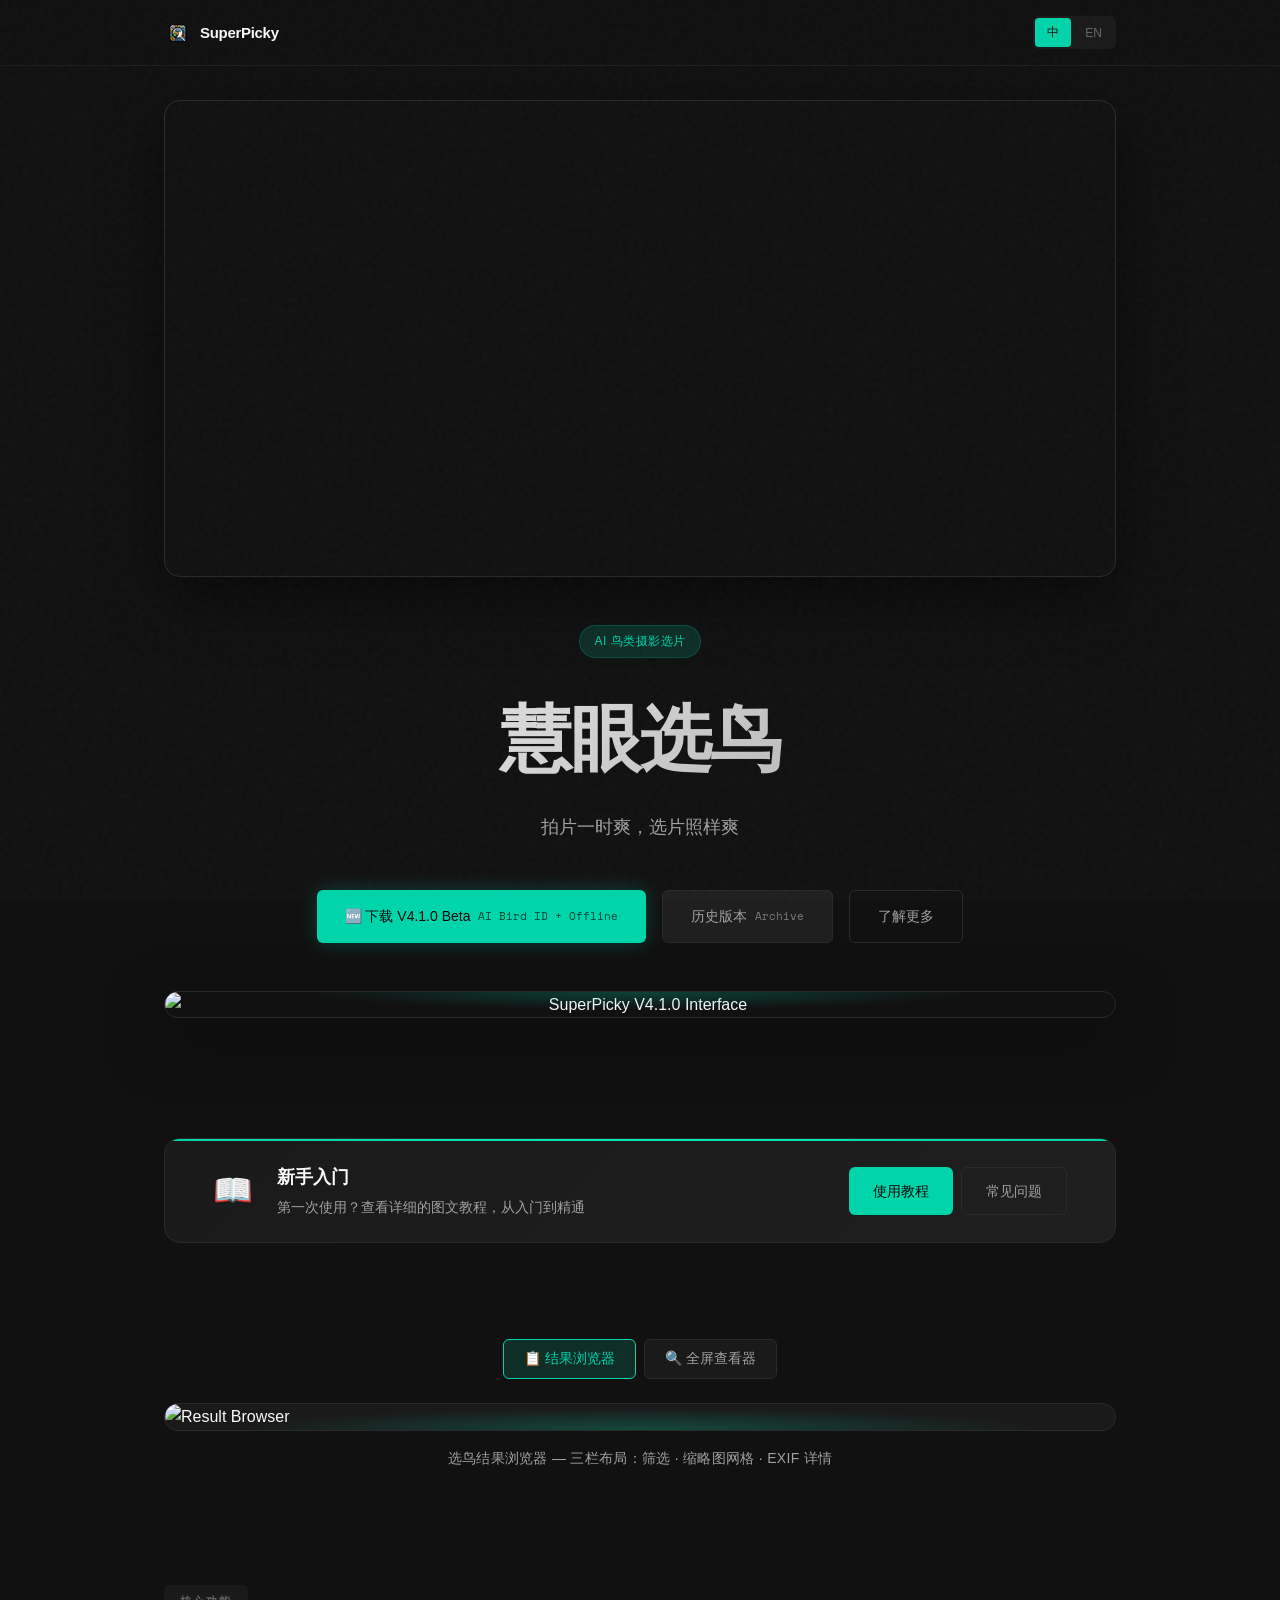
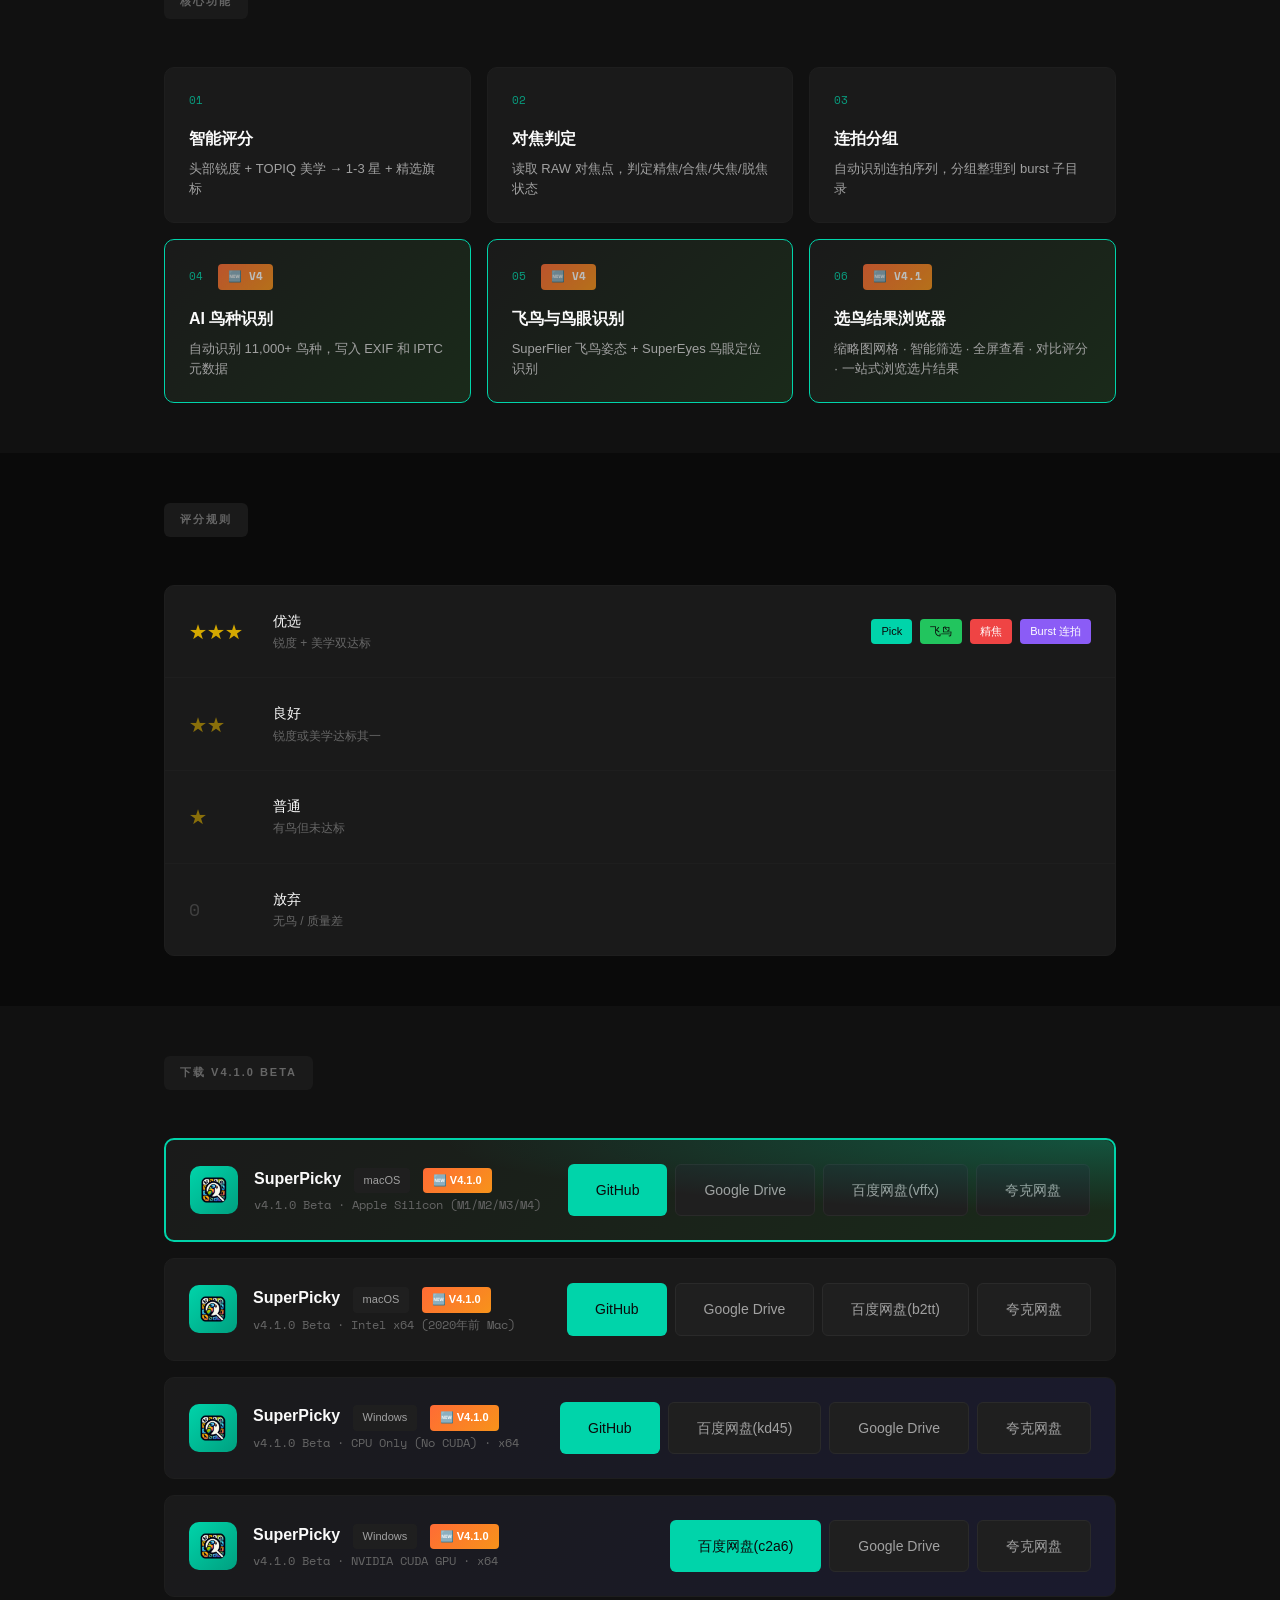
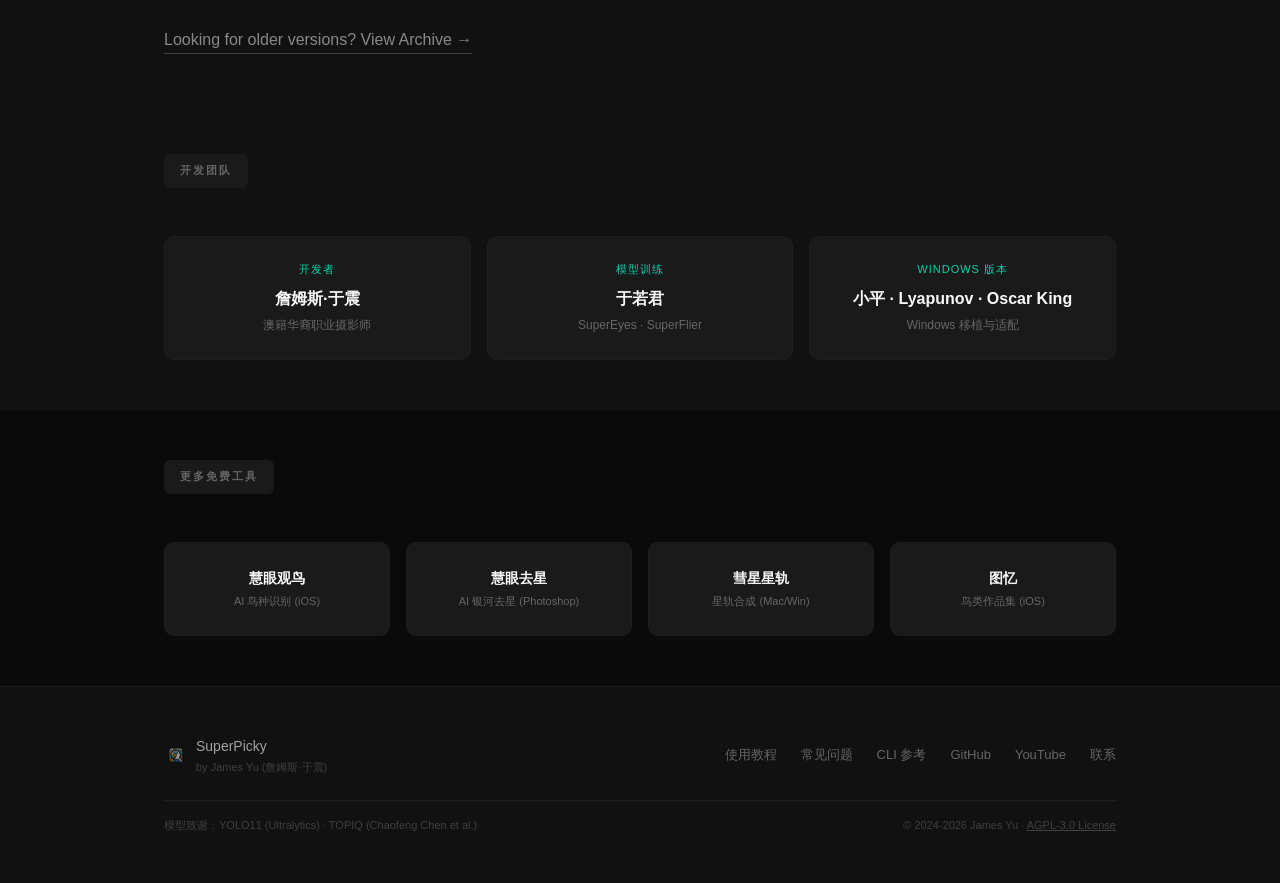
==== commit b25cdac5: "🔗 Add complete Quark drive links for all v4.1.0 platforms - macOS ARM64: https://pan.quark.cn/s/46cf" ====
--- a/docs/index.html
+++ b/docs/index.html
@@ -349,6 +349,10 @@
                             <span class="lang-cn">百度网盘(vffx)</span>
                             <span class="lang-en">Baidu(vffx)</span>
                         </a>
+                        <a href="https://pan.quark.cn/s/46cf8ec8f063" class="btn btn-secondary" target="_blank">
+                            <span class="lang-cn">夸克网盘</span>
+                            <span class="lang-en">Quark</span>
+                        </a>
                     </div>
                 </div>
 
@@ -378,6 +382,10 @@
                             <span class="lang-cn">百度网盘(b2tt)</span>
                             <span class="lang-en">Baidu(b2tt)</span>
                         </a>
+                        <a href="https://pan.quark.cn/s/33751818ac71" class="btn btn-secondary" target="_blank">
+                            <span class="lang-cn">夸克网盘</span>
+                            <span class="lang-en">Quark</span>
+                        </a>
                     </div>
                 </div>
 
@@ -436,7 +444,7 @@
                             class="btn btn-secondary" target="_blank">
                             Google Drive
                         </a>
-                        <a href="https://pan.quark.cn/s/73ba64372f98" class="btn btn-secondary" target="_blank">
+                        <a href="https://pan.quark.cn/s/d15276717367" class="btn btn-secondary" target="_blank">
                             <span class="lang-cn">夸克网盘</span>
                             <span class="lang-en">Quark</span>
                         </a>
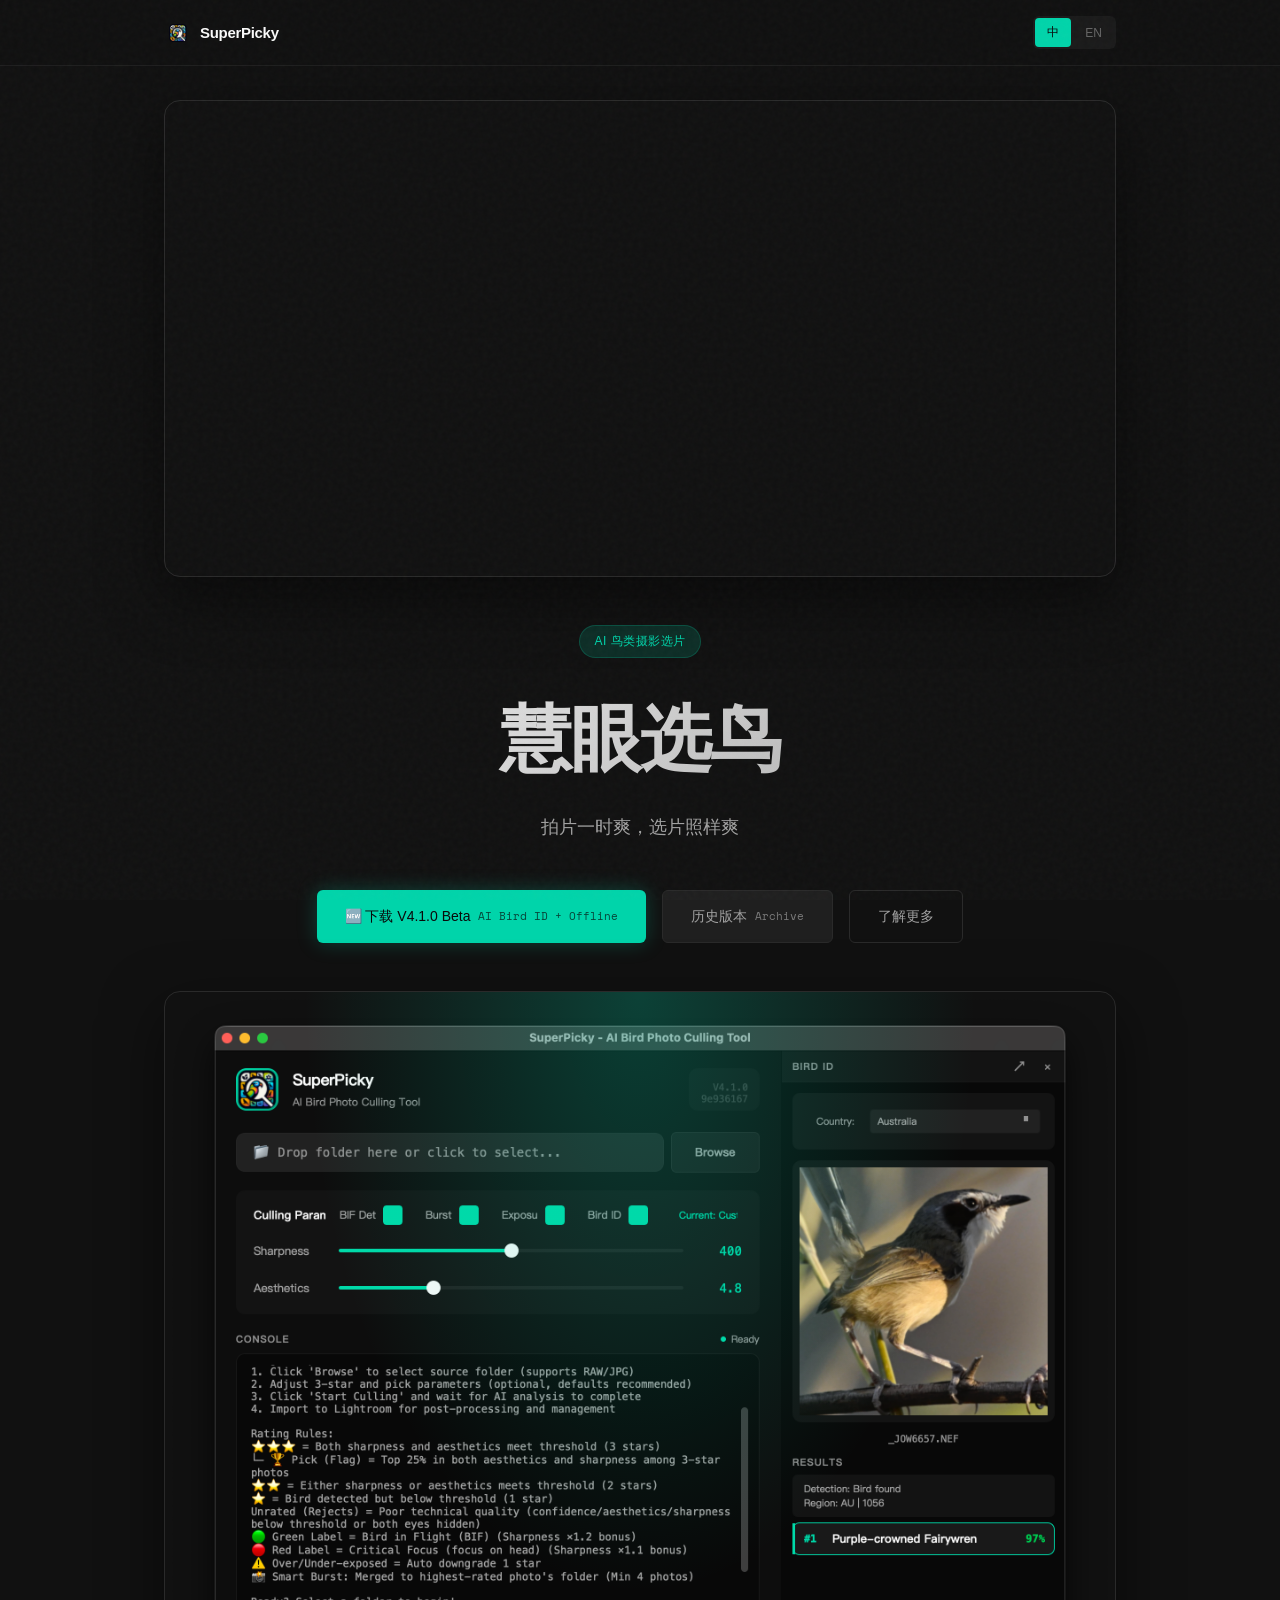
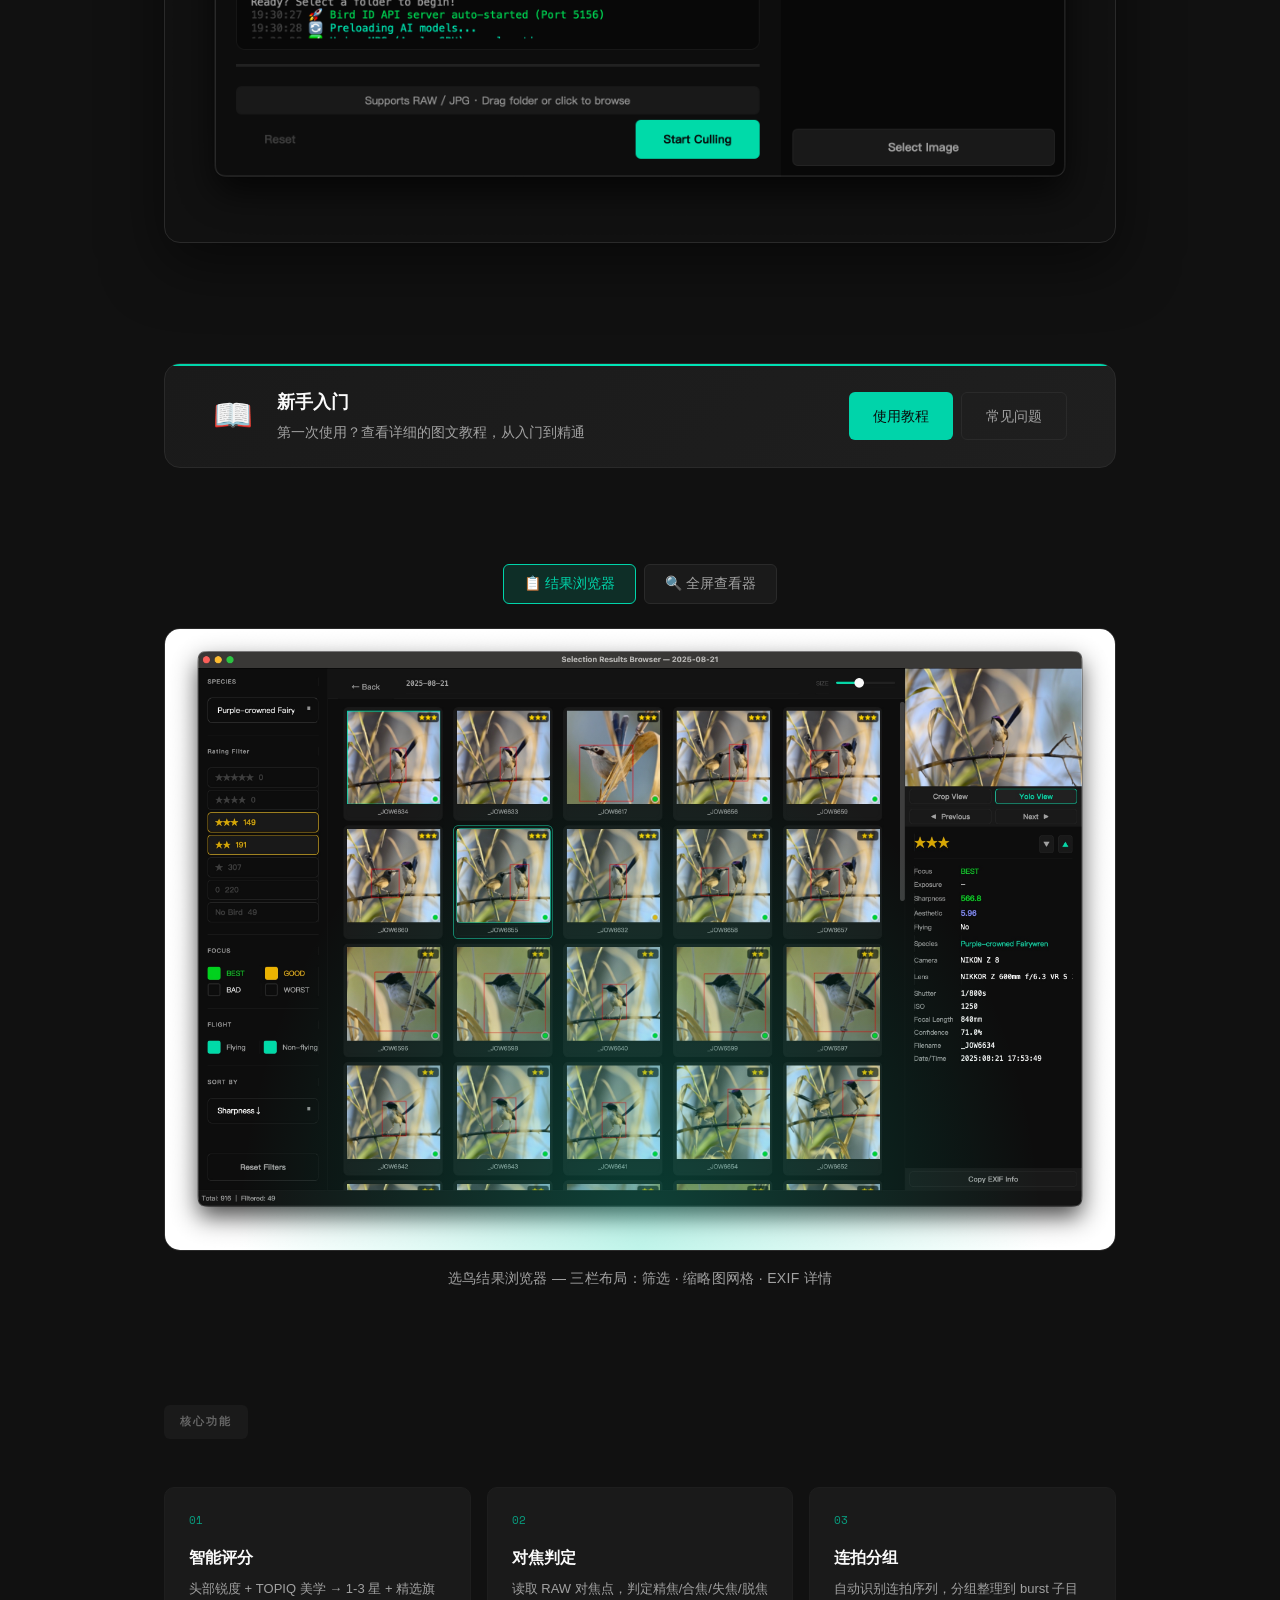
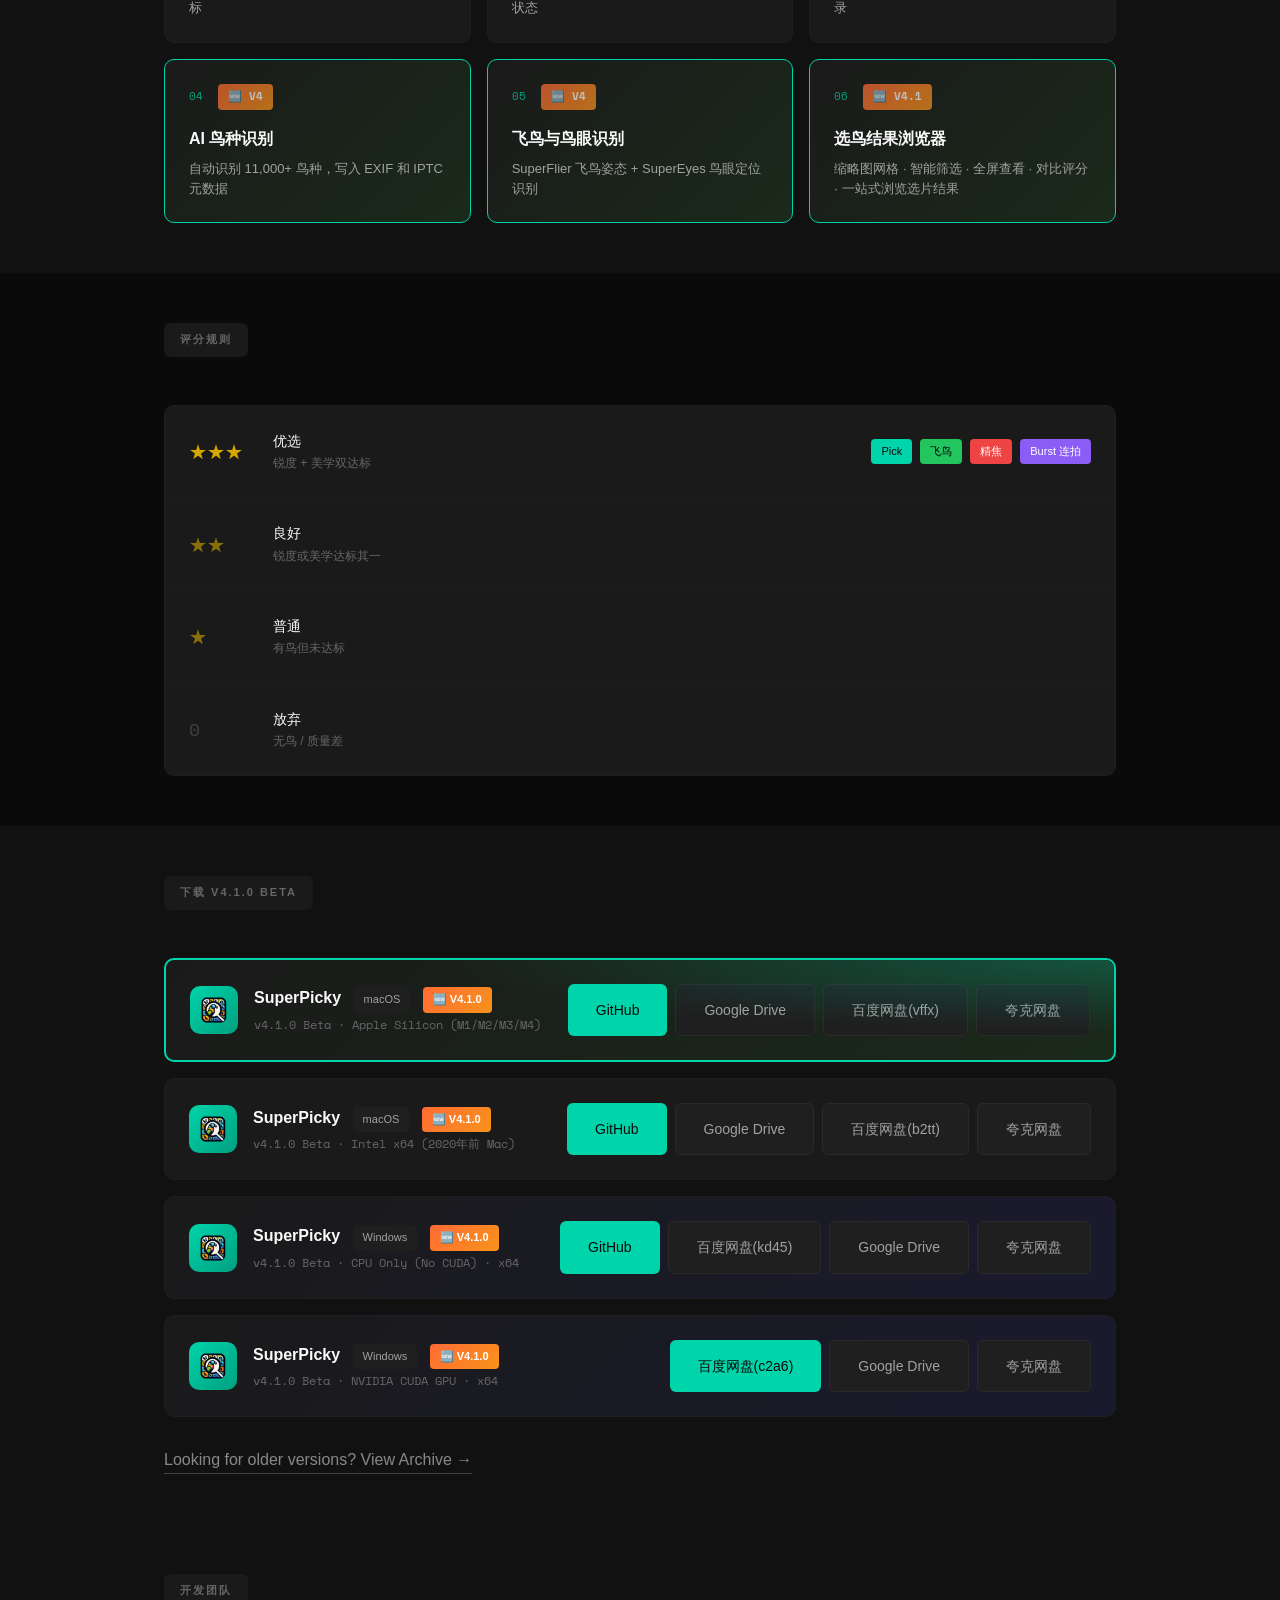
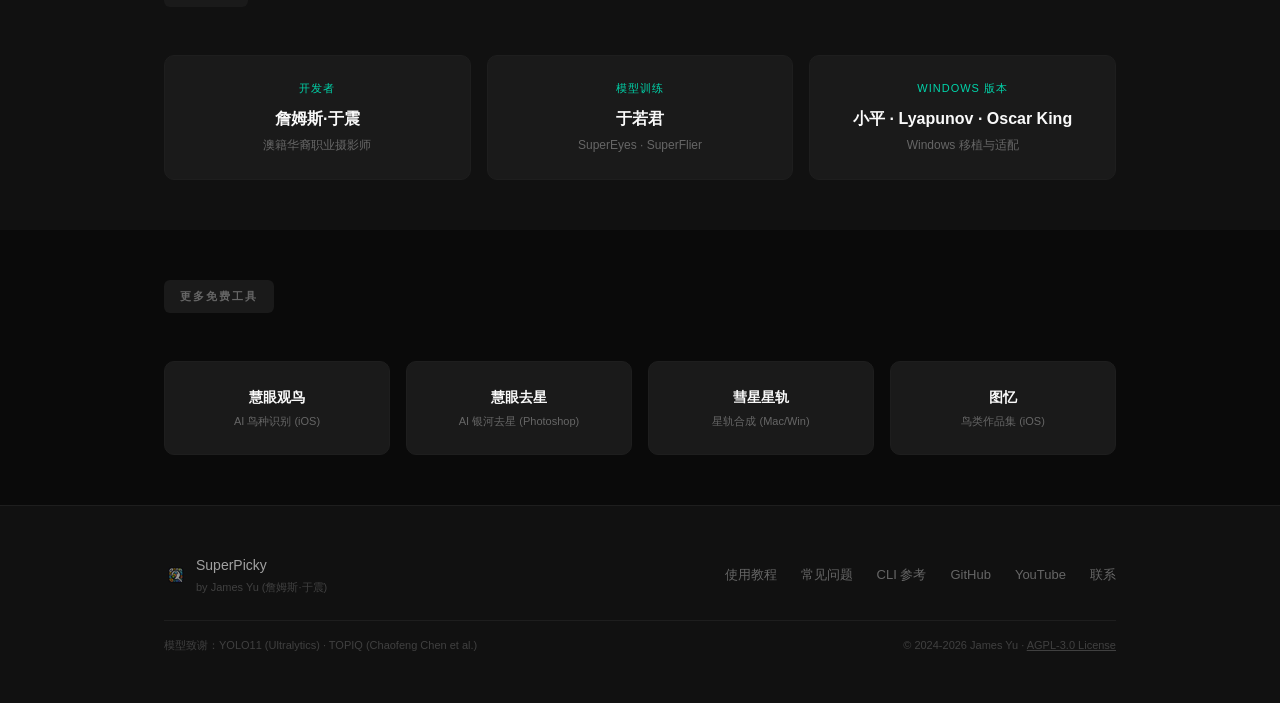
==== commit 5da85714: "🐛 Fix broken images: rename Chinese filenames to English for GitHub Pages - 识鸟.png → birdid-main.png" ====
--- a/docs/index.html
+++ b/docs/index.html
@@ -74,7 +74,7 @@
             <!-- Software Interface Preview -->
             <div class="hero-preview">
                 <div class="hero-preview-frame">
-                    <img src="img/V410/Screen/识鸟.png" alt="SuperPicky V4.1.0 Interface">
+                    <img src="img/V410/Screen/birdid-main.png" alt="SuperPicky V4.1.0 Interface">
                     <div class="hero-preview-glow"></div>
                 </div>
             </div>
@@ -126,7 +126,7 @@
             <div class="showcase-panels">
                 <div class="showcase-panel active">
                     <div class="showcase-frame">
-                        <img src="img/V410/Screen/结果浏览器全窗口截图（三栏布局：左筛选 + 中网格 + 右详情）.jpeg" alt="Result Browser">
+                        <img src="img/V410/Screen/result-browser.jpeg" alt="Result Browser">
                         <div class="showcase-glow"></div>
                     </div>
                     <p class="showcase-caption">
@@ -136,7 +136,7 @@
                 </div>
                 <div class="showcase-panel">
                     <div class="showcase-frame">
-                        <img src="img/V410/Screen/全屏查看器界面.jpeg" alt="Fullscreen Viewer">
+                        <img src="img/V410/Screen/fullscreen-viewer.jpeg" alt="Fullscreen Viewer">
                         <div class="showcase-glow"></div>
                     </div>
                     <p class="showcase-caption">
--- a/docs/css/style.css
+++ b/docs/css/style.css
@@ -990,6 +990,7 @@
 .download-links {
     display: flex;
     gap: var(--space-sm);
+    flex-wrap: wrap;
 }
 
 /* Sub-row layout for combined download cards */
